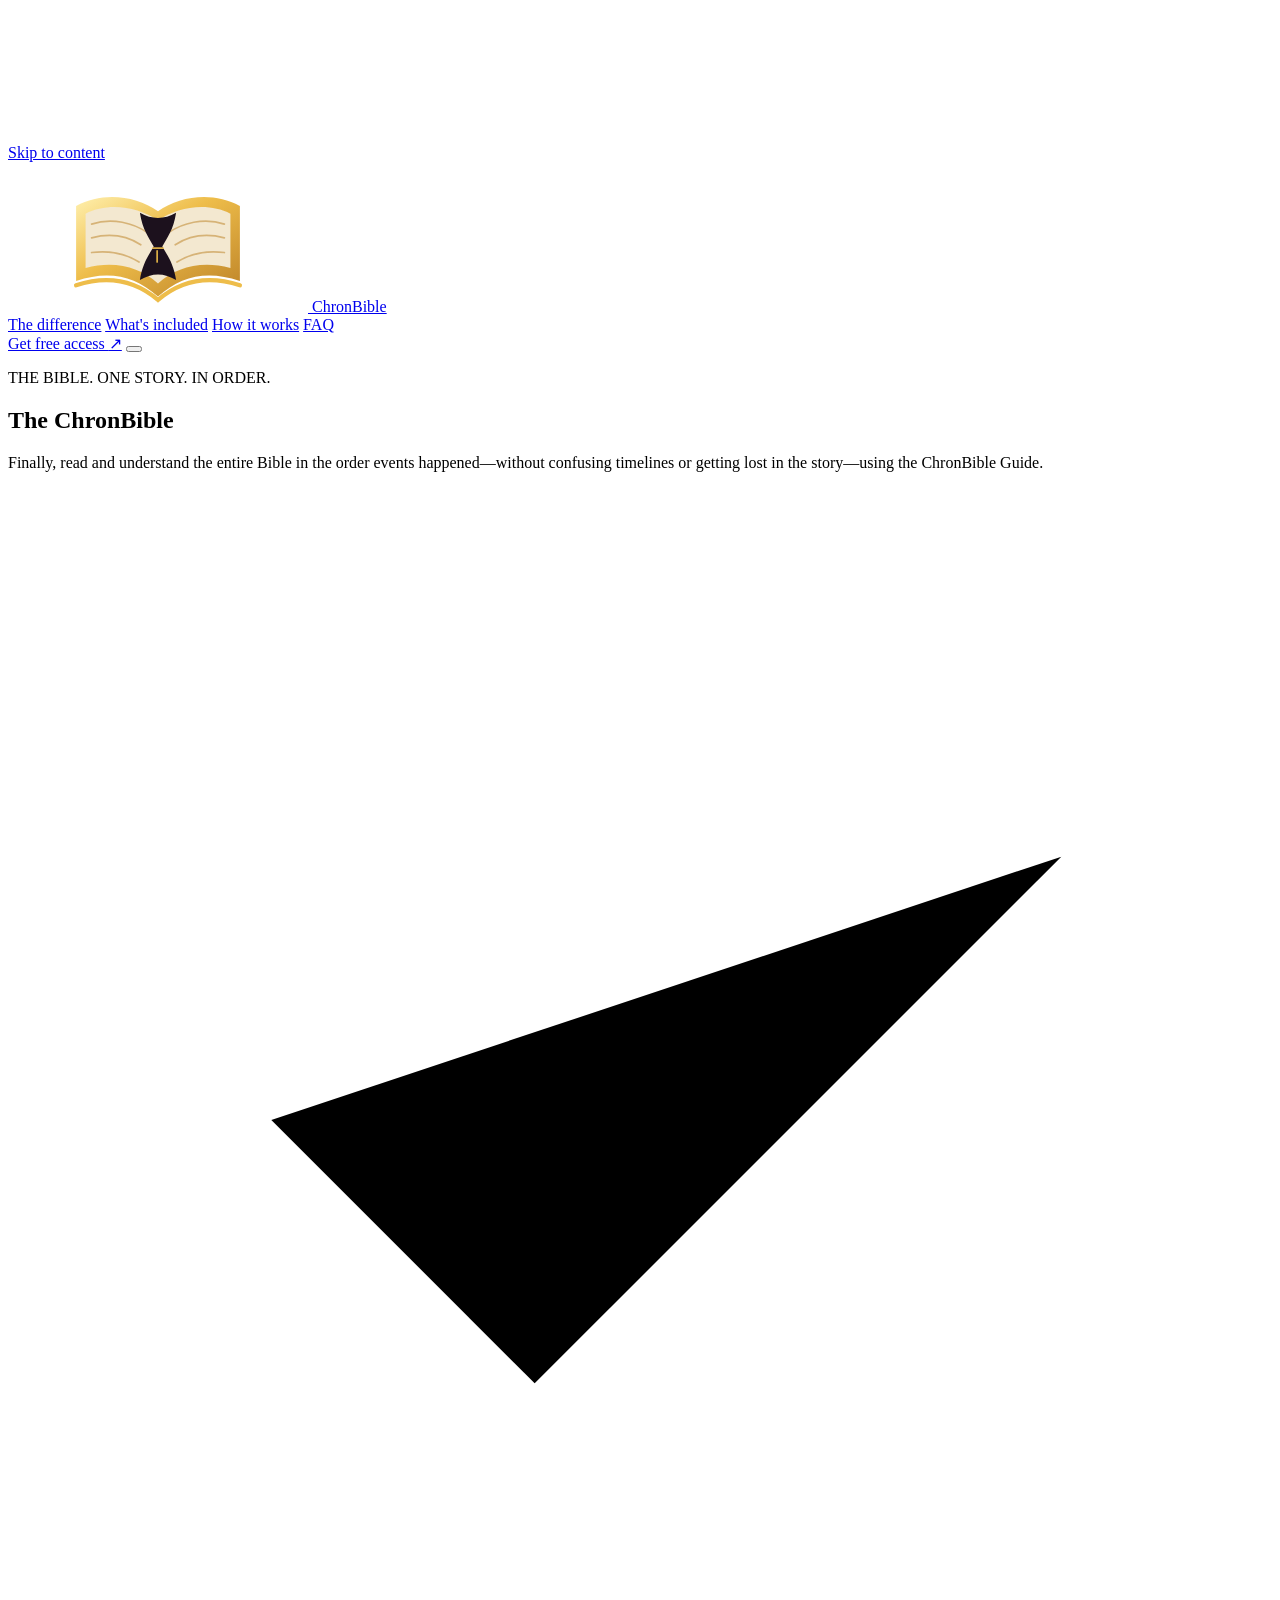
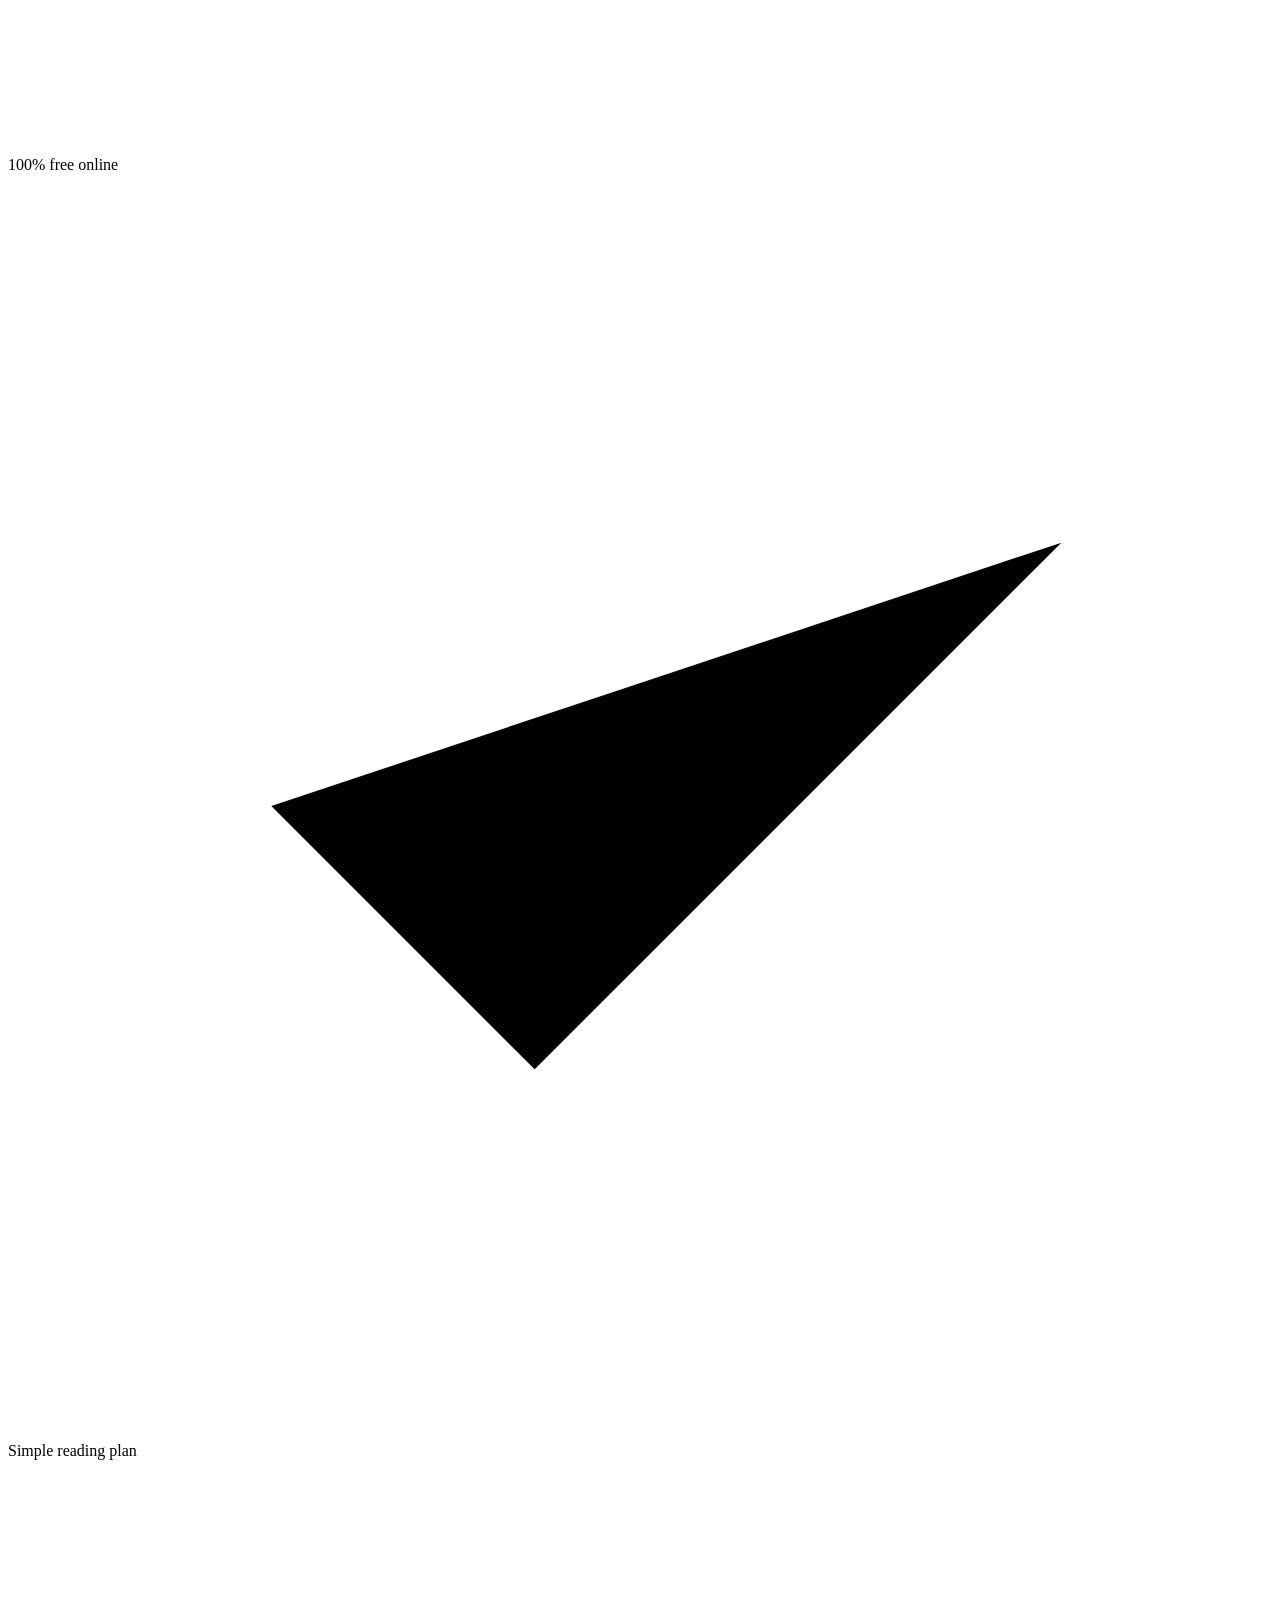
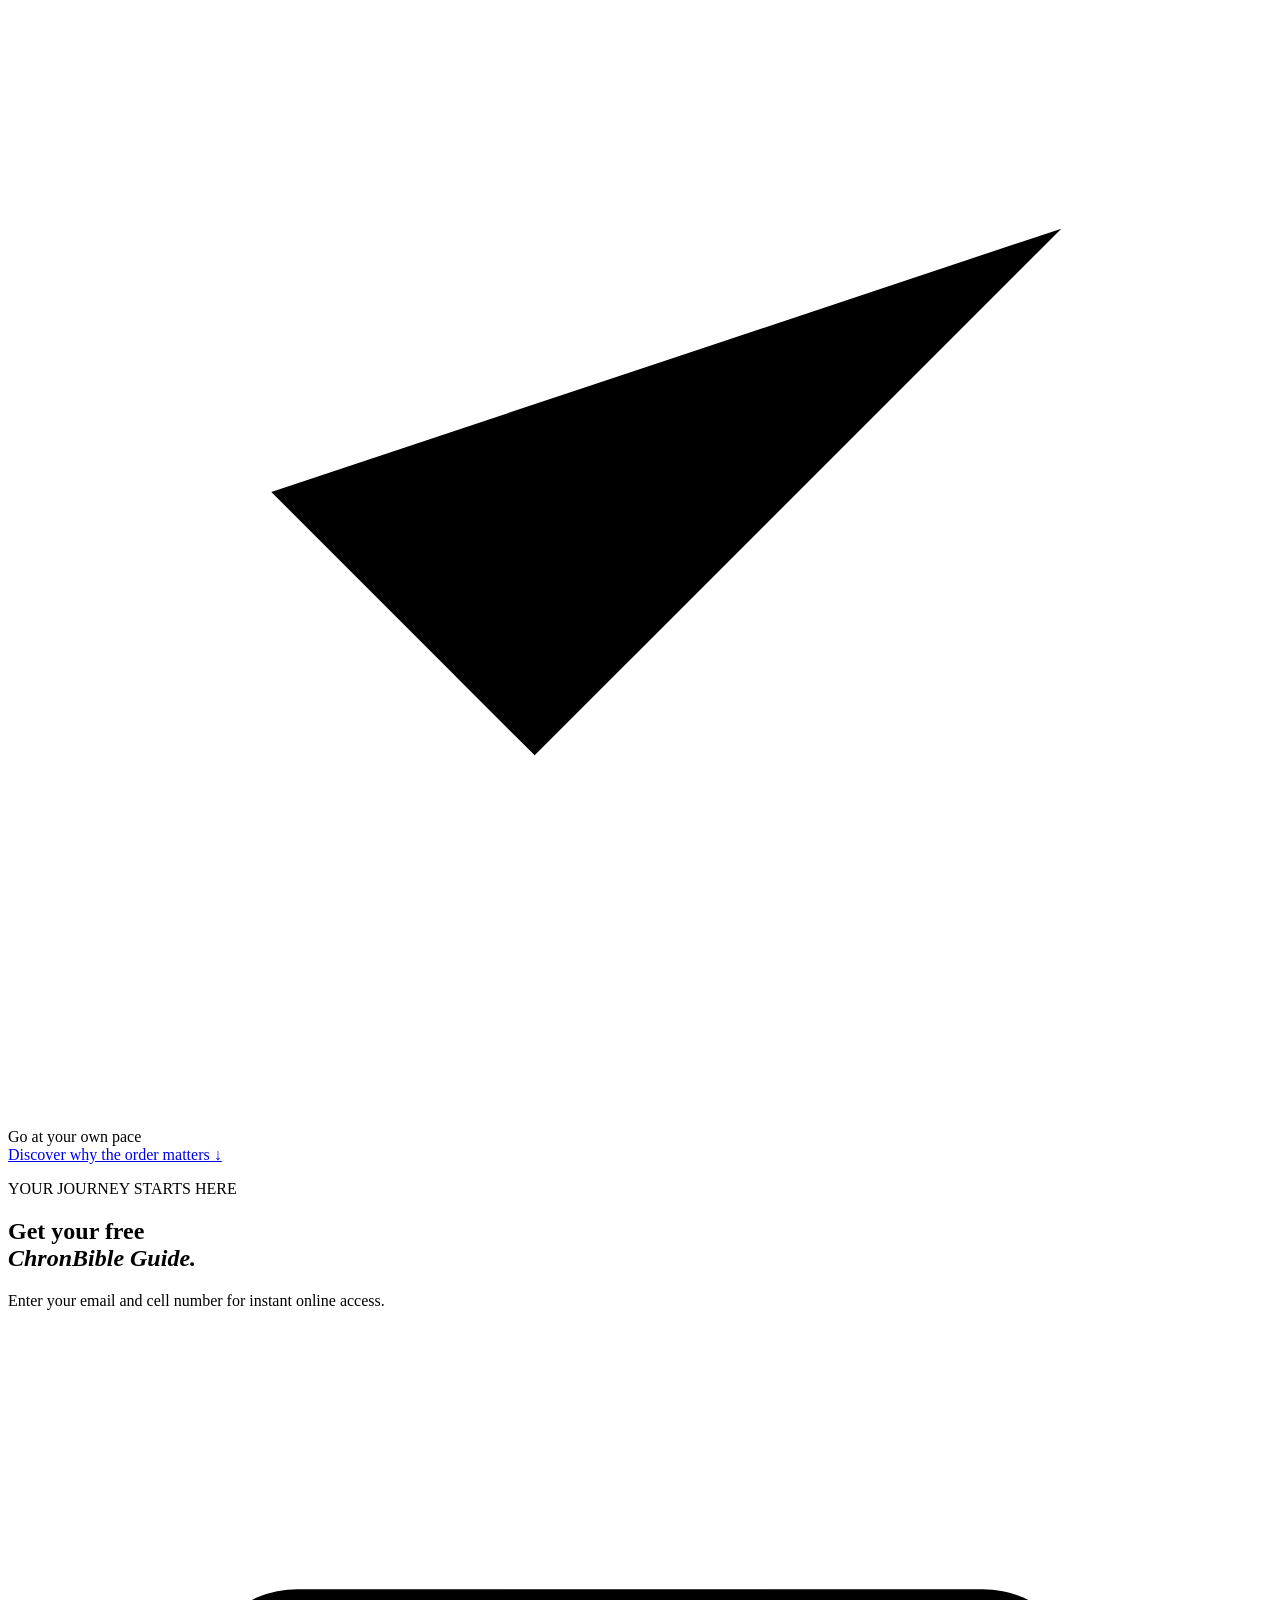
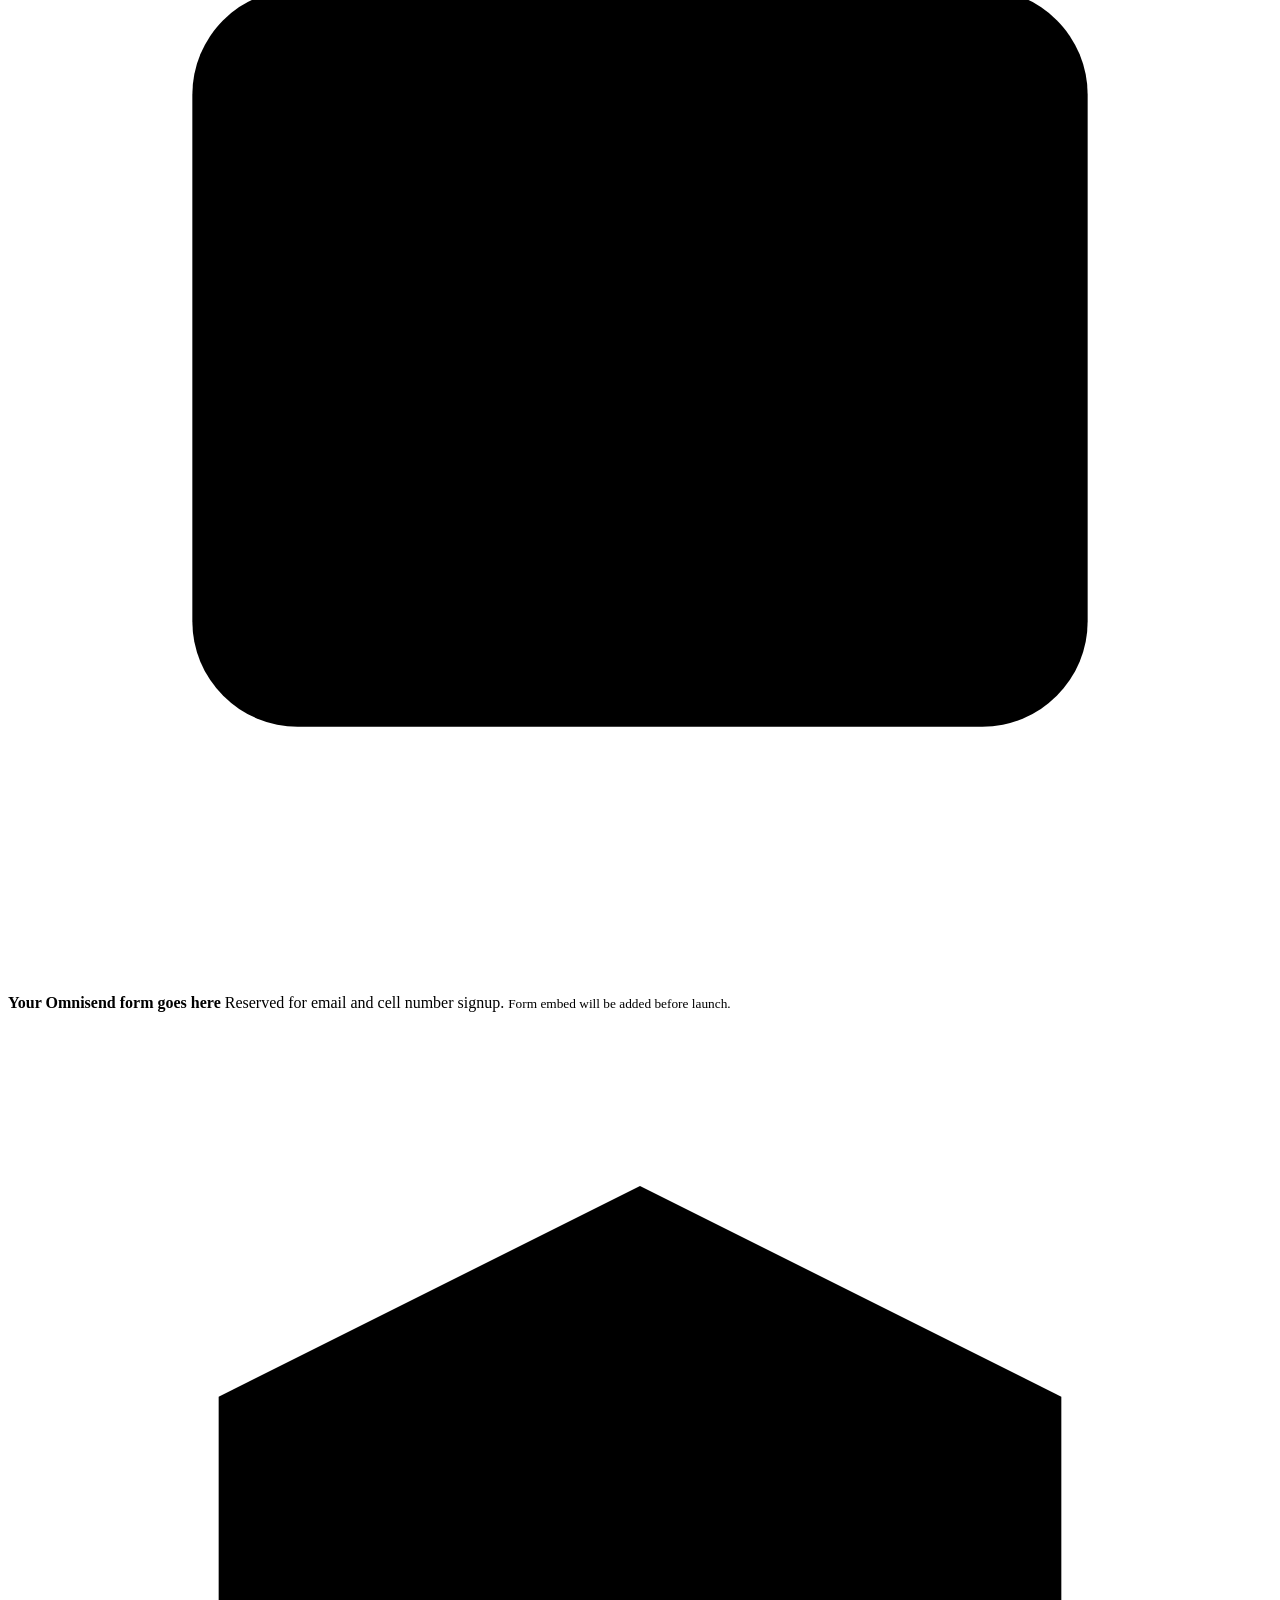
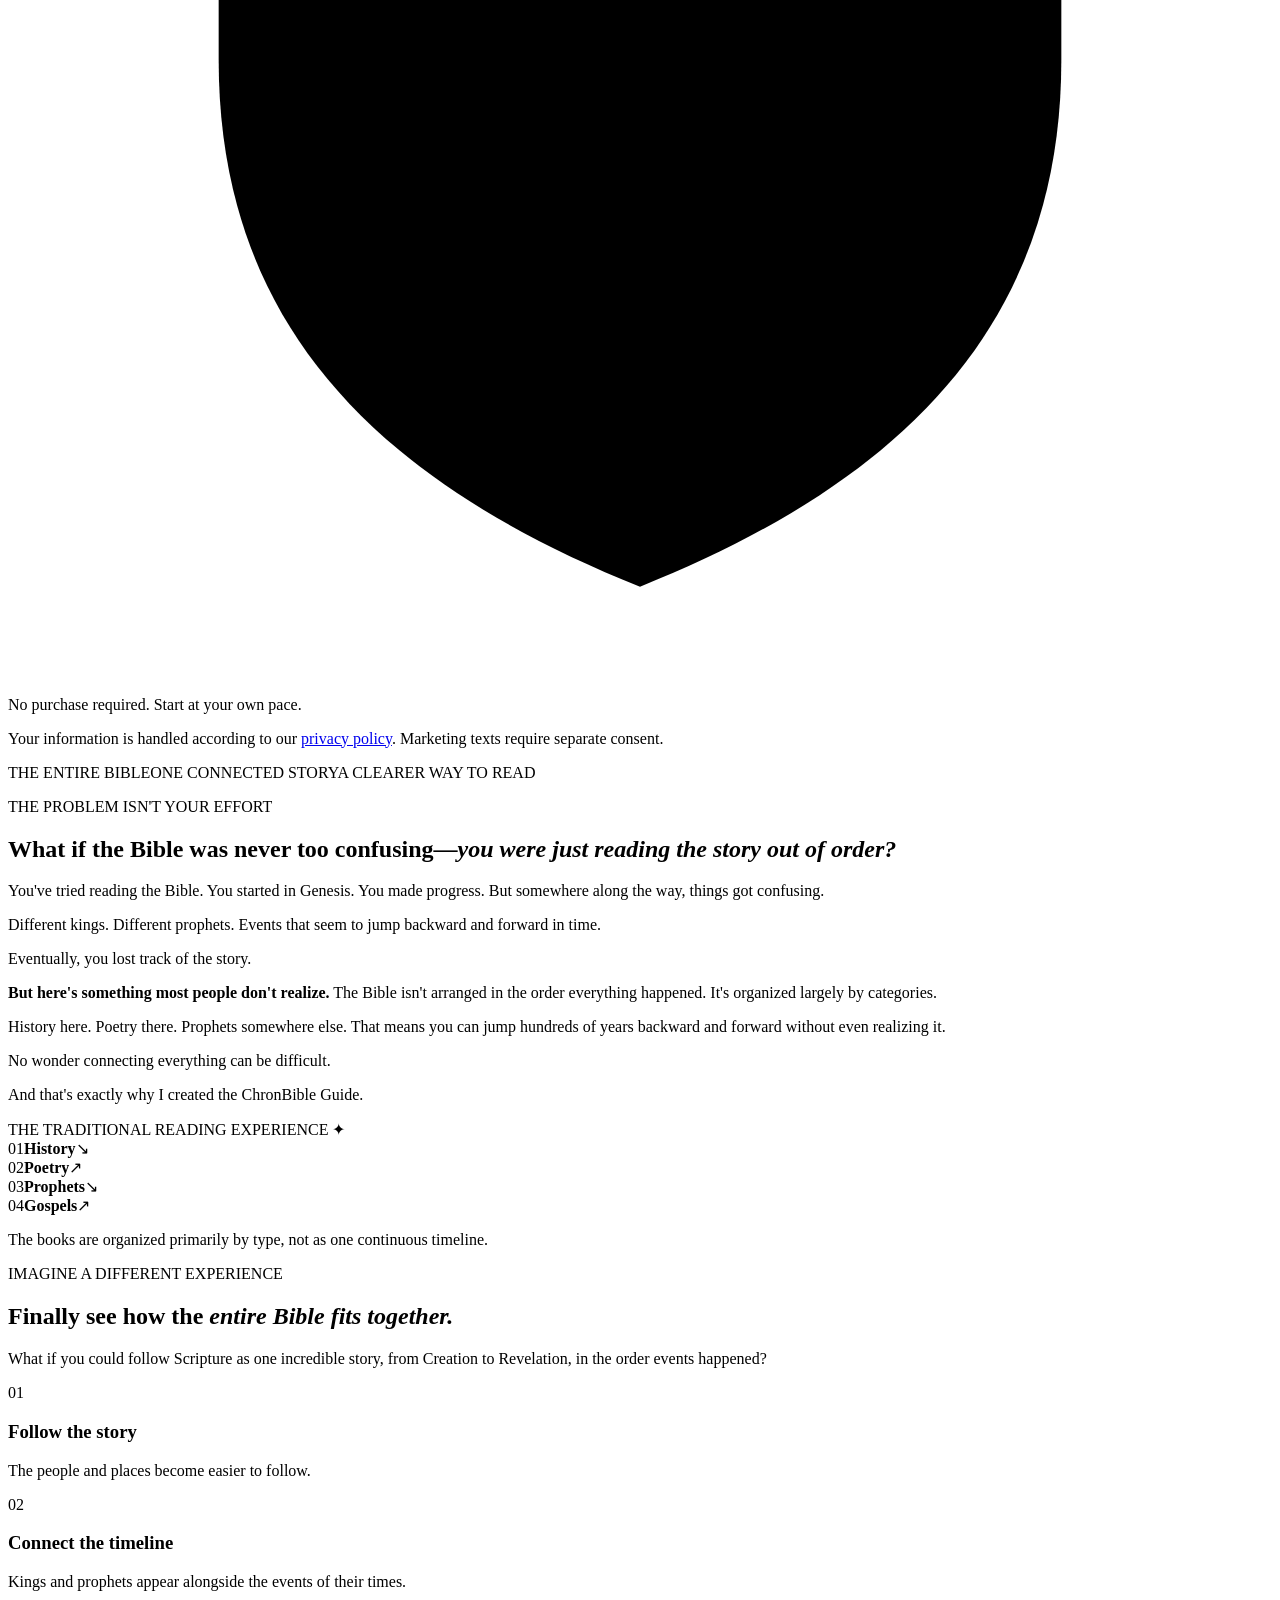
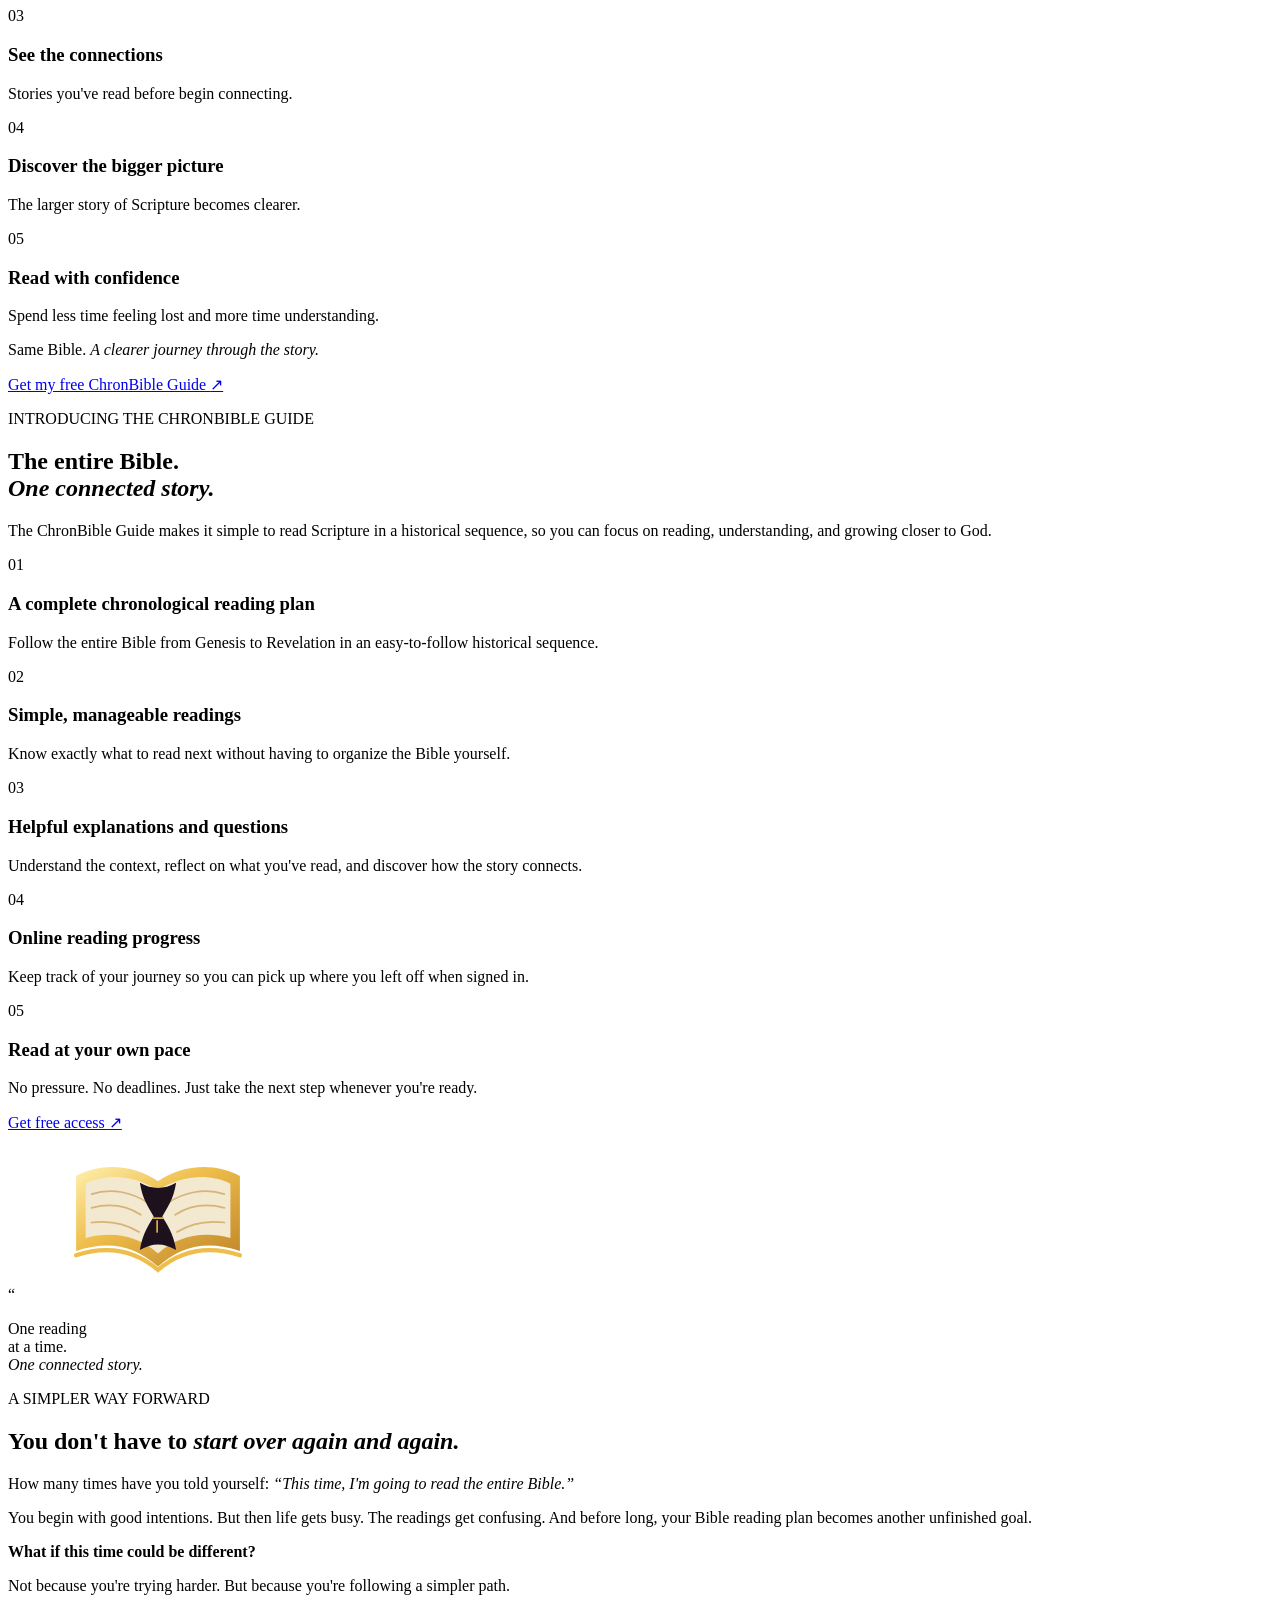
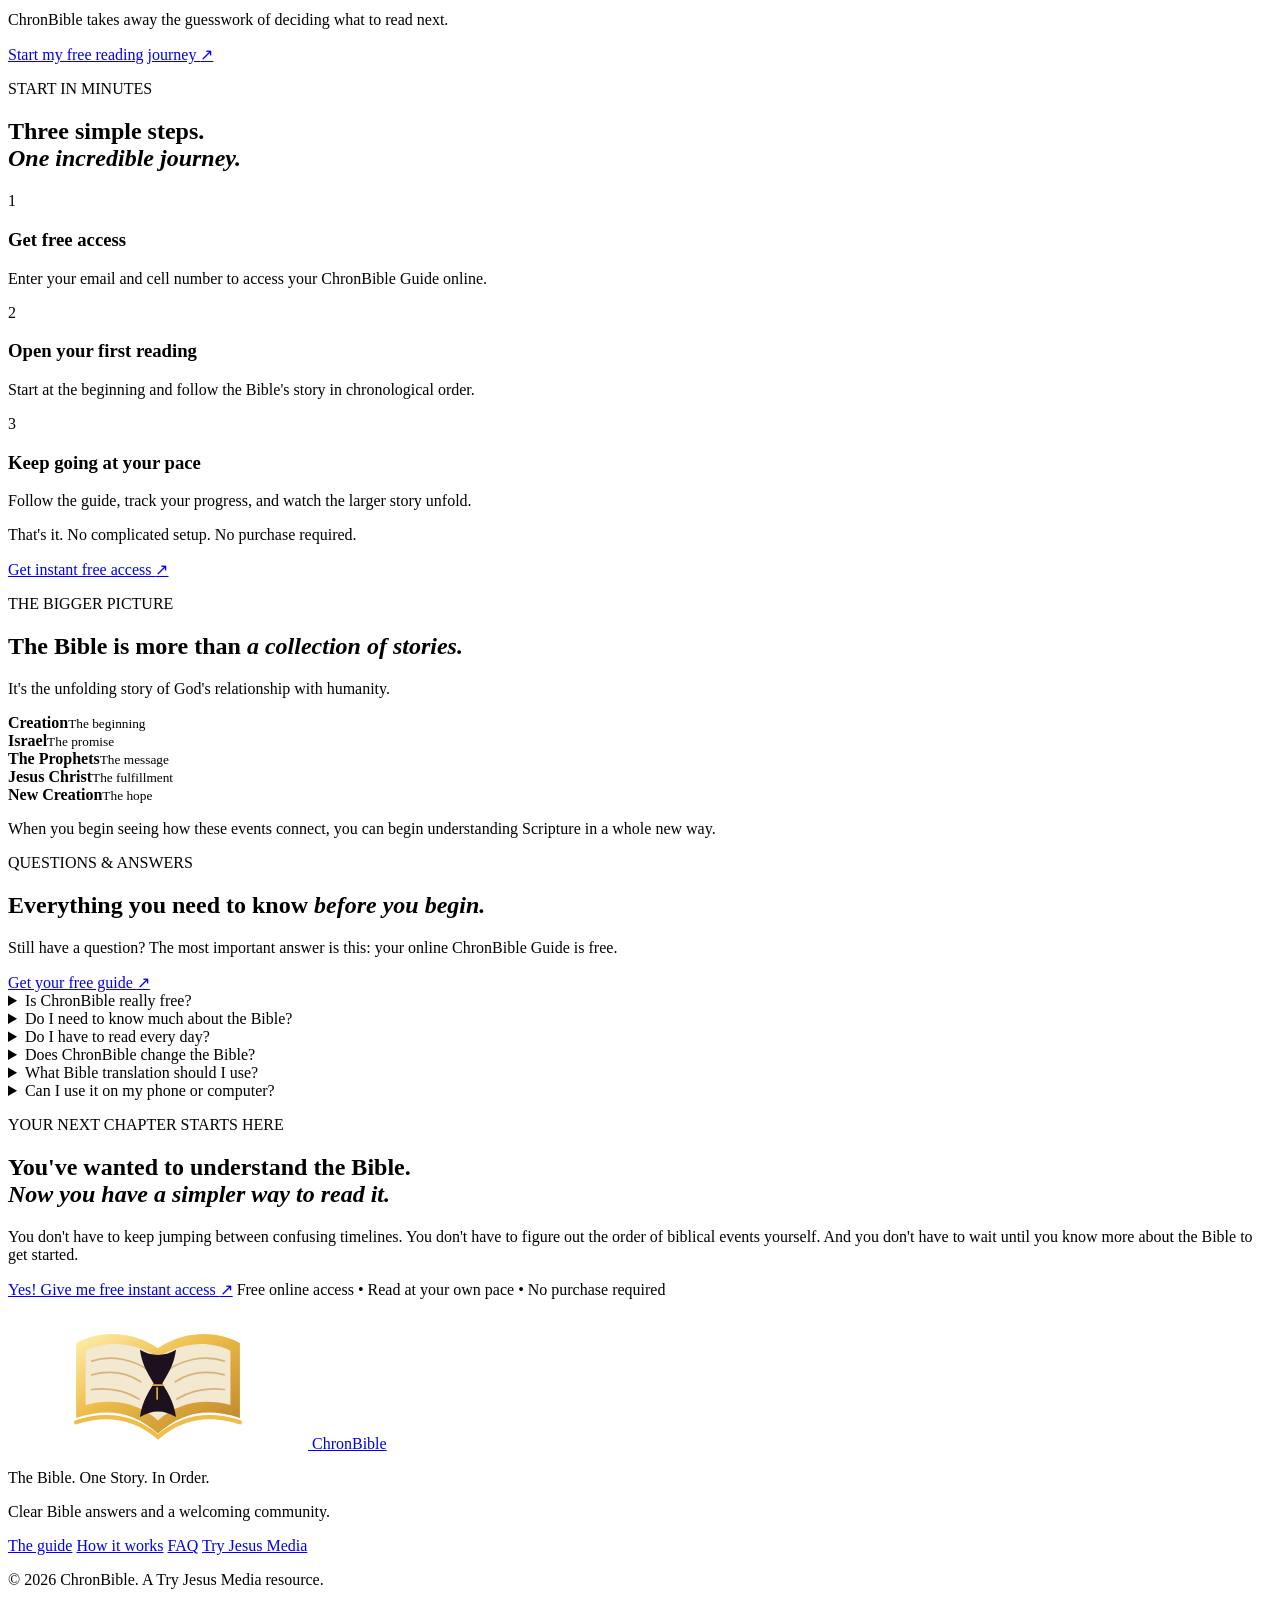
==== index.html @ 003ccc35 "Build ChronBible premium landing page structure and copy" ====
<!doctype html>
<html lang="en">
<head>
  <meta charset="utf-8">
  <meta name="viewport" content="width=device-width, initial-scale=1">
  <meta name="theme-color" content="#1C111D">
  <meta name="description" content="Read and understand the entire Bible in the order events happened with the free ChronBible Guide. Get instant online access and follow Scripture as one connected story.">
  <meta property="og:type" content="website">
  <meta property="og:site_name" content="ChronBible">
  <meta property="og:title" content="The ChronBible | The Bible. One Story. In Order.">
  <meta property="og:description" content="Finally, read and understand the entire Bible in the order events happened—without confusing timelines or getting lost in the story.">
  <title>The ChronBible | Read the Bible in the Order It Happened</title>
  <link rel="icon" type="image/svg+xml" href="/favicon.svg">
  <link rel="preconnect" href="https://fonts.googleapis.com">
  <link rel="preconnect" href="https://fonts.gstatic.com" crossorigin>
  <link href="https://fonts.googleapis.com/css2?family=Cormorant+Garamond:wght@500;600;700&family=Montserrat:wght@400;500;600;700;800&display=swap" rel="stylesheet">
  <link rel="stylesheet" href="/styles.css?v=1">
  <script defer src="/script.js?v=1"></script>
</head>
<body>
  <a class="skip-link" href="#main">Skip to content</a>

  <!-- Shared emblem. The gold Bible contains an hourglass in plum negative space. -->
  <svg class="svg-sprite" aria-hidden="true" xmlns="http://www.w3.org/2000/svg">
    <defs>
      <linearGradient id="cb-gold" x1="0" y1="0" x2="1" y2="1">
        <stop offset="0" stop-color="#fff0ae"/>
        <stop offset=".42" stop-color="#EEBD4A"/>
        <stop offset="1" stop-color="#bd8328"/>
      </linearGradient>
      <symbol id="chronbible-mark" viewBox="0 0 208 174">
        <path d="M104 57C78 39 40 34 9 51v87c38-13 68-6 95 18 27-24 57-31 95-18V51c-31-17-69-12-95 6Z" fill="url(#cb-gold)"/>
        <path d="M104 68C80 51 45 47 20 60v63c34-9 63-1 84 18 21-19 50-27 84-18V60c-25-13-60-9-84 8Z" fill="#F3E8D0"/>
        <path d="M27 72c24-8 49-1 65 10M27 88c23-6 43-1 57 8M27 105c23-3 42 3 55 11M181 72c-24-8-49-1-65 10M181 88c-23-6-43-1-57 8M181 105c-23-3-42 3-55 11" fill="none" stroke="#bd8328" stroke-width="2" stroke-linecap="round" opacity=".52"/>
        <!-- The hourglass is intentionally cut out of the pages, not drawn as a second object. -->
        <path d="M83 59Q104 71 125 59C122 79 114 89 109 98c5 9 13 19 16 39q-21-13-42 0c3-20 11-30 16-39-5-9-13-19-16-39Z" fill="#1C111D"/>
        <path d="M98 100h12M103 103v13" stroke="#EEBD4A" stroke-linecap="round" stroke-width="2" opacity=".9"/>
        <path d="M9 143c37-12 68-6 95 17 27-23 58-29 95-17" fill="none" stroke="#EEBD4A" stroke-width="5" stroke-linecap="round"/>
      </symbol>
    </defs>
  </svg>

  <header class="site-header" id="top">
    <div class="container header-inner">
      <a class="brand" href="#top" aria-label="ChronBible, back to top">
        <svg class="brand-mark" aria-hidden="true"><use href="#chronbible-mark"></use></svg>
        <span class="brand-name">Chron<span>Bible</span></span>
      </a>
      <nav class="desktop-nav" aria-label="Main navigation">
        <a href="#why">The difference</a>
        <a href="#included">What's included</a>
        <a href="#how">How it works</a>
        <a href="#faq">FAQ</a>
      </nav>
      <a class="button button-small header-cta" href="#signup">Get free access <span aria-hidden="true">↗</span></a>
      <button class="menu-toggle" type="button" aria-controls="mobile-nav" aria-expanded="false" aria-label="Open navigation">
        <span></span><span></span><span></span>
      </button>
    </div>
    <nav id="mobile-nav" class="mobile-nav" aria-label="Mobile navigation" hidden>
      <a href="#why">The difference</a>
      <a href="#included">What's included</a>
      <a href="#how">How it works</a>
      <a href="#faq">Frequently asked questions</a>
      <a class="button" href="#signup">Get free access</a>
    </nav>
  </header>

  <main id="main">
    <section class="hero" aria-labelledby="hero-title">
      <div class="hero-glow hero-glow-one" aria-hidden="true"></div>
      <div class="hero-glow hero-glow-two" aria-hidden="true"></div>
      <div class="container hero-grid">
        <div class="hero-copy">
          <p class="eyebrow"><span class="eyebrow-rule"></span> THE BIBLE. ONE STORY. IN ORDER.</p>
          <h1 id="hero-title">The <span>ChronBible</span></h1>
          <p class="hero-description">Finally, read and understand the entire Bible in the order events happened—without confusing timelines or getting lost in the story—using the ChronBible Guide.</p>
          <div class="hero-points" aria-label="Benefits">
            <span><svg viewBox="0 0 24 24" aria-hidden="true"><path d="m5 12 5 5L20 7"/></svg> 100% free online</span>
            <span><svg viewBox="0 0 24 24" aria-hidden="true"><path d="m5 12 5 5L20 7"/></svg> Simple reading plan</span>
            <span><svg viewBox="0 0 24 24" aria-hidden="true"><path d="m5 12 5 5L20 7"/></svg> Go at your own pace</span>
          </div>
          <a class="hero-secondary" href="#why">Discover why the order matters <span aria-hidden="true">↓</span></a>
        </div>

        <!-- FIRST SECTION FORM AREA. Replace only the placeholder inside
             #omnisend-form-slot with your NEW ChronBible Omnisend embedded form.
             This site does not collect leads until a working Omnisend form is added. -->
        <aside class="signup-card" id="signup" aria-labelledby="signup-title">
          <div class="signup-card-inner">
            <p class="signup-kicker">YOUR JOURNEY STARTS HERE</p>
            <h2 id="signup-title">Get your free<br><em>ChronBible Guide.</em></h2>
            <p class="signup-intro">Enter your email and cell number for instant online access.</p>
            <div id="omnisend-form-slot" class="omnisend-form-slot" aria-label="ChronBible signup form">
              <div class="form-placeholder" data-omnisend-placeholder>
                <div class="form-placeholder-icon" aria-hidden="true">
                  <svg viewBox="0 0 24 24"><rect x="3.5" y="5" width="17" height="14" rx="2"/><path d="m4 7 8 6 8-6"/></svg>
                </div>
                <strong>Your Omnisend form goes here</strong>
                <span>Reserved for email and cell number signup.</span>
                <small>Form embed will be added before launch.</small>
              </div>
            </div>
            <p class="signup-reassurance"><svg viewBox="0 0 24 24" aria-hidden="true"><path d="M12 3 4 7v5c0 5 3 8 8 10 5-2 8-5 8-10V7l-8-4Z"/><path d="m9 12 2 2 4-4"/></svg> No purchase required. Start at your own pace.</p>
            <p class="signup-privacy">Your information is handled according to our <a href="https://tryjesusmedia.com/privacy" target="_blank" rel="noopener noreferrer">privacy policy</a>. Marketing texts require separate consent.</p>
          </div>
        </aside>
      </div>
      <div class="hero-bottom-line" aria-hidden="true"></div>
    </section>

    <div class="value-strip" aria-label="Why ChronBible">
      <div class="container value-strip-inner">
        <span>THE ENTIRE BIBLE</span><i aria-hidden="true"></i><span>ONE CONNECTED STORY</span><i aria-hidden="true"></i><span>A CLEARER WAY TO READ</span>
      </div>
    </div>

    <section class="section section-light problem-section" id="why" aria-labelledby="why-title">
      <div class="container two-column">
        <div class="section-copy">
          <p class="section-label">THE PROBLEM ISN'T YOUR EFFORT</p>
          <h2 id="why-title">What if the Bible was never too confusing—<em>you were just reading the story out of order?</em></h2>
          <p>You've tried reading the Bible. You started in Genesis. You made progress. But somewhere along the way, things got confusing.</p>
          <p>Different kings. Different prophets. Events that seem to jump backward and forward in time.</p>
          <p>Eventually, you lost track of the story.</p>
          <p><strong>But here's something most people don't realize.</strong> The Bible isn't arranged in the order everything happened. It's organized largely by categories.</p>
          <p>History here. Poetry there. Prophets somewhere else. That means you can jump hundreds of years backward and forward without even realizing it.</p>
          <p class="copy-highlight">No wonder connecting everything can be difficult.</p>
          <p>And that's exactly why I created the ChronBible Guide.</p>
        </div>
        <div class="timeline-graphic" aria-label="The Bible is commonly arranged by categories rather than strictly by the order of events">
          <div class="timeline-graphic-head">
            <span class="mini-label">THE TRADITIONAL READING EXPERIENCE</span>
            <span class="tiny-cross" aria-hidden="true">✦</span>
          </div>
          <div class="timeline-track">
            <div class="timeline-item"><span class="timeline-num">01</span><strong>History</strong><span class="timeline-arrow">↘</span></div>
            <div class="timeline-item"><span class="timeline-num">02</span><strong>Poetry</strong><span class="timeline-arrow">↗</span></div>
            <div class="timeline-item"><span class="timeline-num">03</span><strong>Prophets</strong><span class="timeline-arrow">↘</span></div>
            <div class="timeline-item"><span class="timeline-num">04</span><strong>Gospels</strong><span class="timeline-arrow">↗</span></div>
          </div>
          <div class="timeline-graphic-footer">
            <span class="diagram-line" aria-hidden="true"></span>
            <p>The books are organized primarily by type, not as one continuous timeline.</p>
          </div>
        </div>
      </div>
    </section>

    <section class="section benefits-section" id="benefits" aria-labelledby="benefits-title">
      <div class="container">
        <div class="section-centered narrow">
          <p class="section-label">IMAGINE A DIFFERENT EXPERIENCE</p>
          <h2 id="benefits-title">Finally see how the <em>entire Bible fits together.</em></h2>
          <p>What if you could follow Scripture as one incredible story, from Creation to Revelation, in the order events happened?</p>
        </div>
        <div class="benefits-grid">
          <article class="benefit">
            <span class="benefit-number">01</span>
            <h3>Follow the story</h3>
            <p>The people and places become easier to follow.</p>
          </article>
          <article class="benefit">
            <span class="benefit-number">02</span>
            <h3>Connect the timeline</h3>
            <p>Kings and prophets appear alongside the events of their times.</p>
          </article>
          <article class="benefit">
            <span class="benefit-number">03</span>
            <h3>See the connections</h3>
            <p>Stories you've read before begin connecting.</p>
          </article>
          <article class="benefit">
            <span class="benefit-number">04</span>
            <h3>Discover the bigger picture</h3>
            <p>The larger story of Scripture becomes clearer.</p>
          </article>
          <article class="benefit">
            <span class="benefit-number">05</span>
            <h3>Read with confidence</h3>
            <p>Spend less time feeling lost and more time understanding.</p>
          </article>
        </div>
        <p class="benefits-bottom">Same Bible. <em>A clearer journey through the story.</em></p>
        <div class="center-cta"><a class="button" href="#signup">Get my free ChronBible Guide <span aria-hidden="true">↗</span></a></div>
      </div>
    </section>

    <section class="section included-section" id="included" aria-labelledby="included-title">
      <div class="container">
        <div class="section-centered narrow">
          <p class="section-label">INTRODUCING THE CHRONBIBLE GUIDE</p>
          <h2 id="included-title">The entire Bible.<br><em>One connected story.</em></h2>
          <p>The ChronBible Guide makes it simple to read Scripture in a historical sequence, so you can focus on reading, understanding, and growing closer to God.</p>
        </div>
        <div class="included-grid">
          <article class="included-card">
            <span class="card-icon" aria-hidden="true">01</span>
            <h3>A complete chronological reading plan</h3>
            <p>Follow the entire Bible from Genesis to Revelation in an easy-to-follow historical sequence.</p>
          </article>
          <article class="included-card">
            <span class="card-icon" aria-hidden="true">02</span>
            <h3>Simple, manageable readings</h3>
            <p>Know exactly what to read next without having to organize the Bible yourself.</p>
          </article>
          <article class="included-card">
            <span class="card-icon" aria-hidden="true">03</span>
            <h3>Helpful explanations and questions</h3>
            <p>Understand the context, reflect on what you've read, and discover how the story connects.</p>
          </article>
          <article class="included-card">
            <span class="card-icon" aria-hidden="true">04</span>
            <h3>Online reading progress</h3>
            <p>Keep track of your journey so you can pick up where you left off when signed in.</p>
          </article>
          <article class="included-card included-wide">
            <span class="card-icon" aria-hidden="true">05</span>
            <div>
              <h3>Read at your own pace</h3>
              <p>No pressure. No deadlines. Just take the next step whenever you're ready.</p>
            </div>
            <a class="text-link" href="#signup">Get free access <span aria-hidden="true">↗</span></a>
          </article>
        </div>
      </div>
    </section>

    <section class="section fresh-start-section" aria-labelledby="fresh-start-title">
      <div class="container fresh-start-grid">
        <div class="fresh-start-quote" aria-hidden="true">
          <svg class="large-mark"><use href="#chronbible-mark"></use></svg>
          <div class="book-quote">
            <span>“</span>
            <p>One reading<br>at a time.<br><em>One connected story.</em></p>
          </div>
        </div>
        <div class="section-copy section-copy-on-dark">
          <p class="section-label">A SIMPLER WAY FORWARD</p>
          <h2 id="fresh-start-title">You don't have to <em>start over again and again.</em></h2>
          <p>How many times have you told yourself: <em>“This time, I'm going to read the entire Bible.”</em></p>
          <p>You begin with good intentions. But then life gets busy. The readings get confusing. And before long, your Bible reading plan becomes another unfinished goal.</p>
          <p><strong>What if this time could be different?</strong></p>
          <p>Not because you're trying harder. But because you're following a simpler path.</p>
          <p>ChronBible takes away the guesswork of deciding what to read next.</p>
          <a class="button" href="#signup">Start my free reading journey <span aria-hidden="true">↗</span></a>
        </div>
      </div>
    </section>

    <section class="section steps-section" id="how" aria-labelledby="how-title">
      <div class="container">
        <div class="section-centered narrow">
          <p class="section-label">START IN MINUTES</p>
          <h2 id="how-title">Three simple steps.<br><em>One incredible journey.</em></h2>
        </div>
        <div class="steps-grid">
          <article class="step">
            <div class="step-number">1</div>
            <h3>Get free access</h3>
            <p>Enter your email and cell number to access your ChronBible Guide online.</p>
          </article>
          <article class="step">
            <div class="step-number">2</div>
            <h3>Open your first reading</h3>
            <p>Start at the beginning and follow the Bible's story in chronological order.</p>
          </article>
          <article class="step">
            <div class="step-number">3</div>
            <h3>Keep going at your pace</h3>
            <p>Follow the guide, track your progress, and watch the larger story unfold.</p>
          </article>
        </div>
        <p class="steps-reassurance">That's it. No complicated setup. No purchase required.</p>
        <div class="center-cta"><a href="#signup" class="button">Get instant free access <span aria-hidden="true">↗</span></a></div>
      </div>
    </section>

    <section class="story-section section" aria-labelledby="story-title">
      <div class="container">
        <div class="section-centered narrow">
          <p class="section-label">THE BIGGER PICTURE</p>
          <h2 id="story-title">The Bible is more than <em>a collection of stories.</em></h2>
          <p>It's the unfolding story of God's relationship with humanity.</p>
        </div>
        <div class="story-line" aria-label="From Creation to Revelation">
          <div><span class="story-dot"></span><strong>Creation</strong><small>The beginning</small></div>
          <div><span class="story-dot"></span><strong>Israel</strong><small>The promise</small></div>
          <div><span class="story-dot"></span><strong>The Prophets</strong><small>The message</small></div>
          <div><span class="story-dot"></span><strong>Jesus Christ</strong><small>The fulfillment</small></div>
          <div><span class="story-dot"></span><strong>New Creation</strong><small>The hope</small></div>
        </div>
        <p class="story-closing">When you begin seeing how these events connect, you can begin understanding Scripture in a whole new way.</p>
      </div>
    </section>

    <section class="section faq-section" id="faq" aria-labelledby="faq-title">
      <div class="container faq-grid">
        <div class="faq-lead">
          <p class="section-label">QUESTIONS & ANSWERS</p>
          <h2 id="faq-title">Everything you need to know <em>before you begin.</em></h2>
          <p>Still have a question? The most important answer is this: your online ChronBible Guide is free.</p>
          <a class="text-link" href="#signup">Get your free guide <span aria-hidden="true">↗</span></a>
        </div>
        <div class="faq-list">
          <details>
            <summary>Is ChronBible really free?<span class="faq-plus" aria-hidden="true"></span></summary>
            <p>Yes! The complete online ChronBible Guide is free to access. No purchase required.</p>
          </details>
          <details>
            <summary>Do I need to know much about the Bible?<span class="faq-plus" aria-hidden="true"></span></summary>
            <p>Not at all. ChronBible is designed for beginners and experienced Bible readers alike.</p>
          </details>
          <details>
            <summary>Do I have to read every day?<span class="faq-plus" aria-hidden="true"></span></summary>
            <p>No. You can read at your own pace and return whenever you're ready.</p>
          </details>
          <details>
            <summary>Does ChronBible change the Bible?<span class="faq-plus" aria-hidden="true"></span></summary>
            <p>No. ChronBible organizes Scripture references into a historical reading sequence. The biblical text remains unchanged. Some historical dates and the order of certain events are uncertain.</p>
          </details>
          <details>
            <summary>What Bible translation should I use?<span class="faq-plus" aria-hidden="true"></span></summary>
            <p>You can follow the guide using your preferred Bible translation.</p>
          </details>
          <details>
            <summary>Can I use it on my phone or computer?<span class="faq-plus" aria-hidden="true"></span></summary>
            <p>Yes! The online guide works on compatible phones, tablets, and computers.</p>
          </details>
        </div>
      </div>
    </section>

    <section class="closing-section" aria-labelledby="closing-title">
      <div class="container closing-inner">
        <p class="section-label">YOUR NEXT CHAPTER STARTS HERE</p>
        <h2 id="closing-title">You've wanted to understand the Bible.<br><em>Now you have a simpler way to read it.</em></h2>
        <p>You don't have to keep jumping between confusing timelines. You don't have to figure out the order of biblical events yourself. And you don't have to wait until you know more about the Bible to get started.</p>
        <a class="button button-large" href="#signup">Yes! Give me free instant access <span aria-hidden="true">↗</span></a>
        <span class="closing-fineprint">Free online access • Read at your own pace • No purchase required</span>
      </div>
    </section>
  </main>

  <footer class="site-footer">
    <div class="container footer-top">
      <div class="footer-brand">
        <a class="brand" href="#top">
          <svg class="brand-mark" aria-hidden="true"><use href="#chronbible-mark"></use></svg>
          <span class="brand-name">Chron<span>Bible</span></span>
        </a>
        <p>The Bible. One Story. In Order.</p>
        <p class="footer-muted">Clear Bible answers and a welcoming community.</p>
      </div>
      <div class="footer-links">
        <a href="#included">The guide</a>
        <a href="#how">How it works</a>
        <a href="#faq">FAQ</a>
        <a href="https://tryjesusmedia.com/" target="_blank" rel="noopener noreferrer">Try Jesus Media</a>
      </div>
    </div>
    <div class="container footer-bottom">
      <p>© <span id="year">2026</span> ChronBible. A Try Jesus Media resource.</p>
      <div>
        <a href="https://tryjesusmedia.com/privacy" target="_blank" rel="noopener noreferrer">Privacy</a>
        <a href="mailto:info@tryjesusmedia.com">Contact</a>
      </div>
    </div>
  </footer>
</body>
</html>
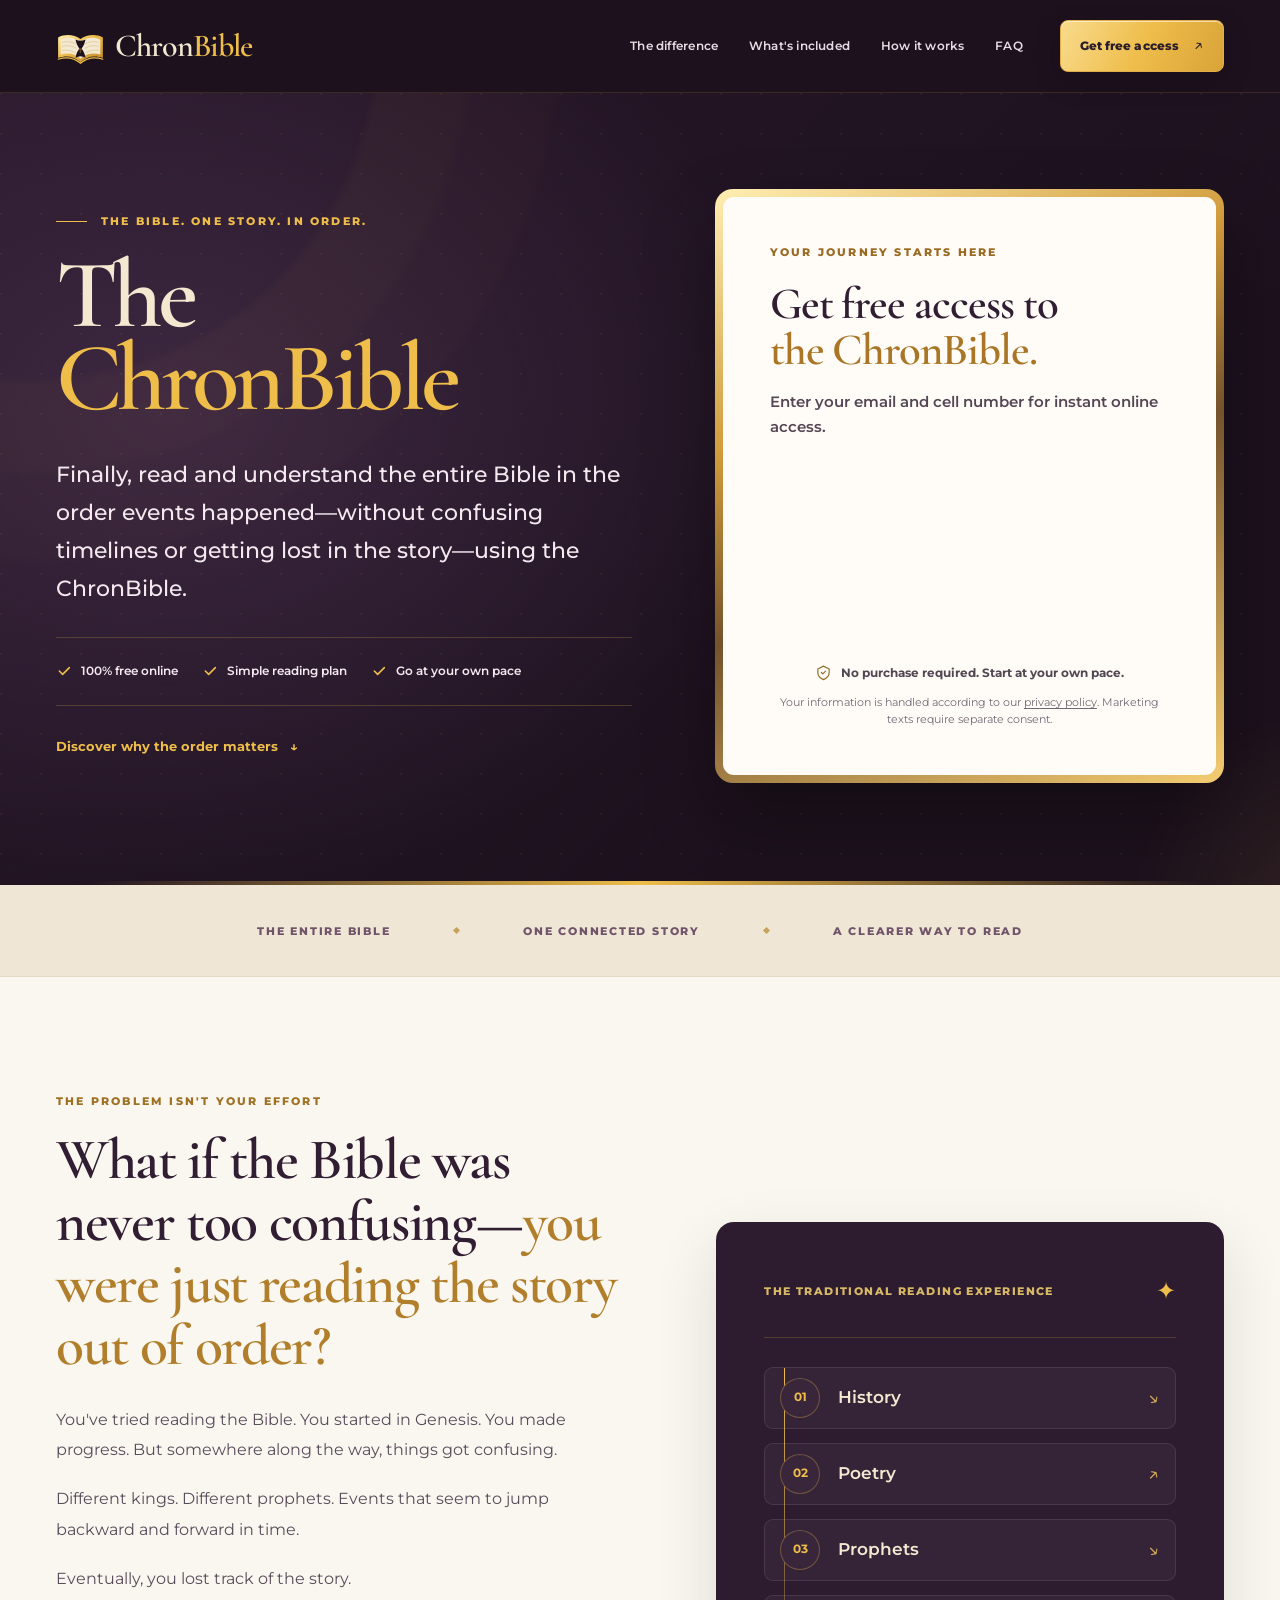
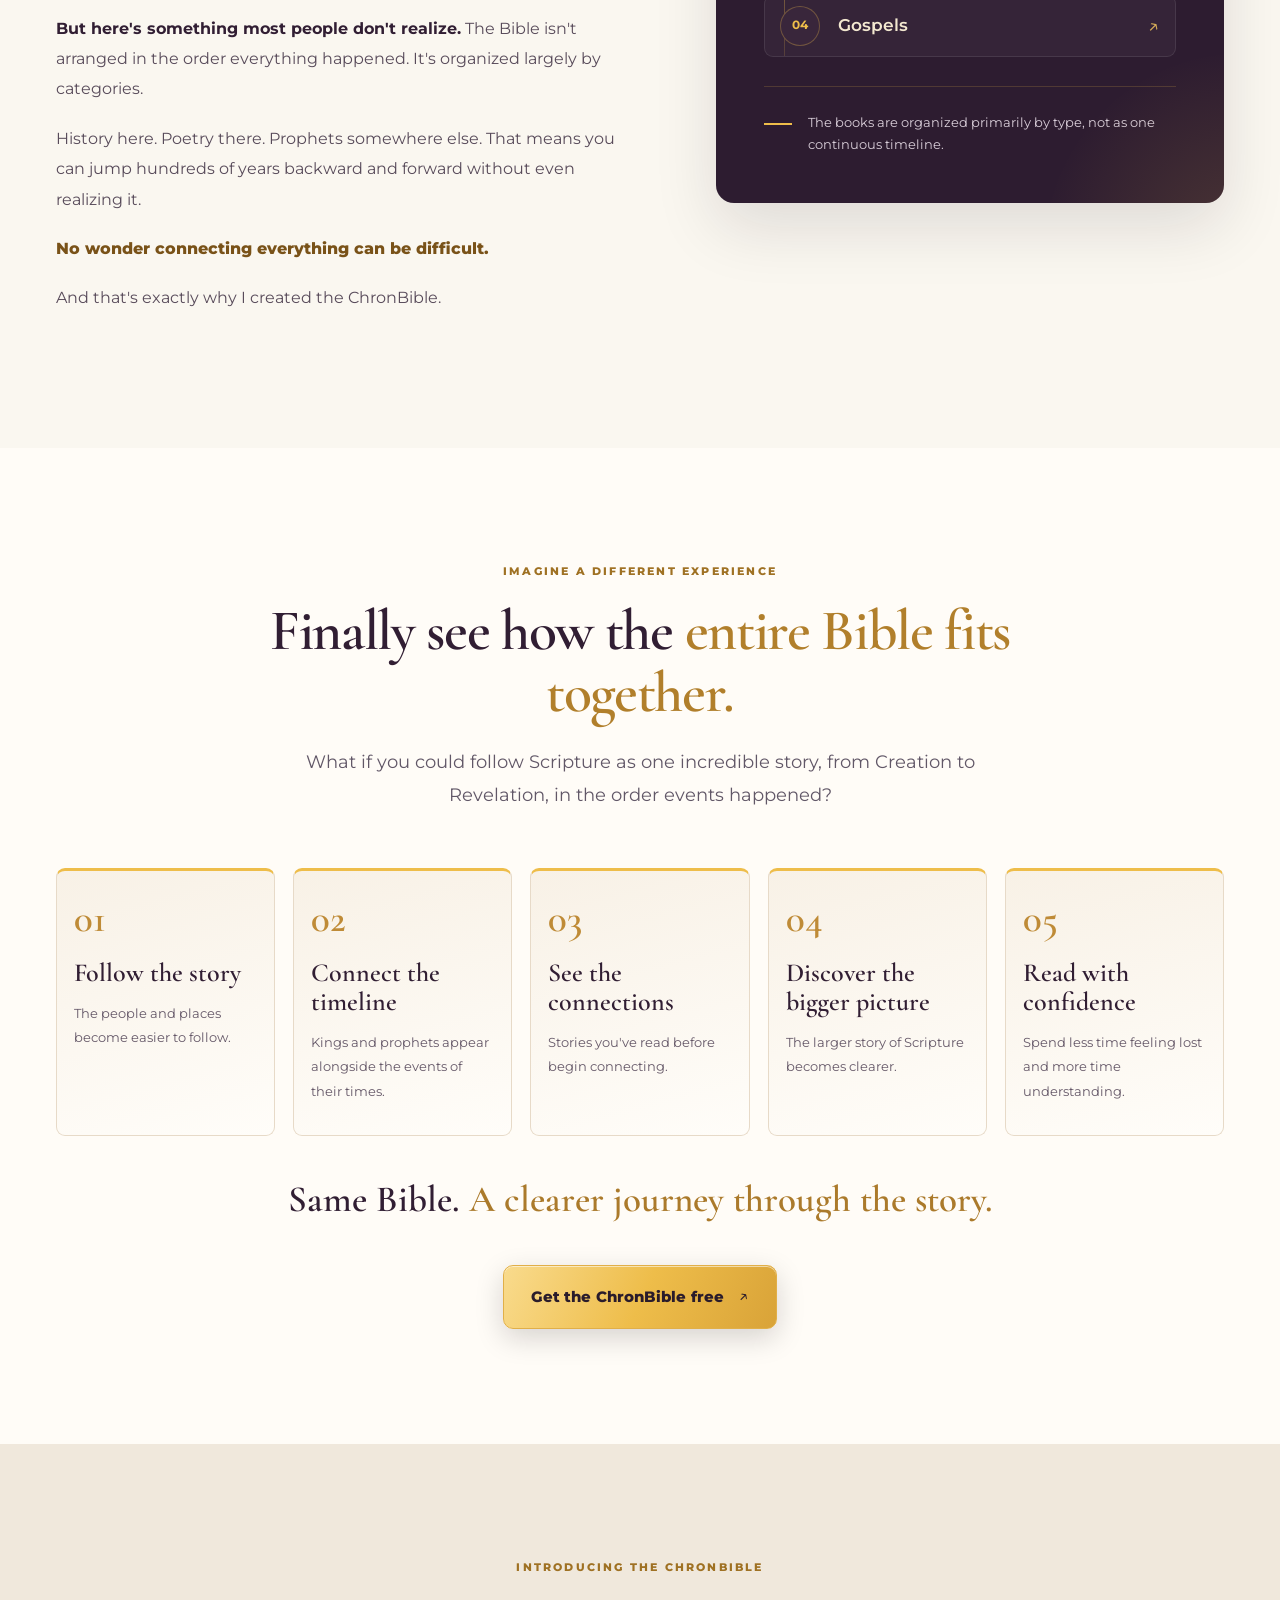
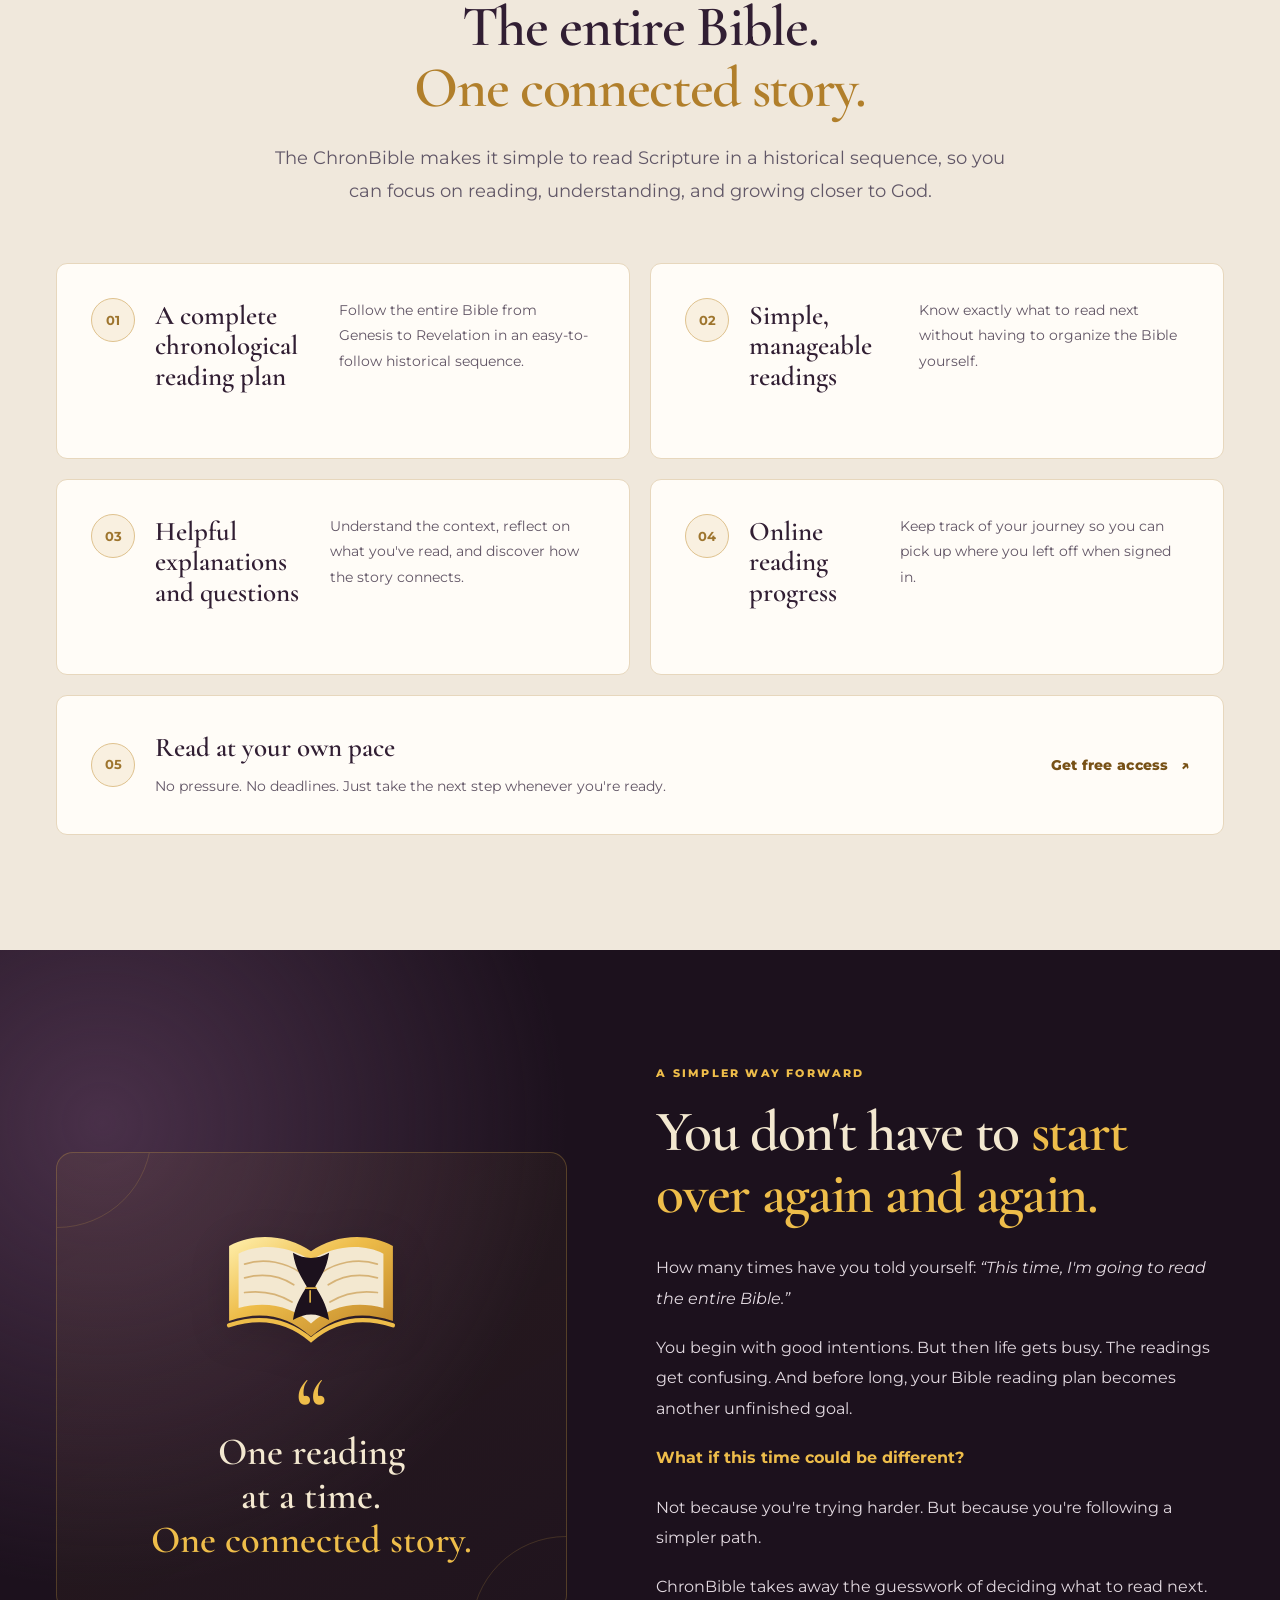
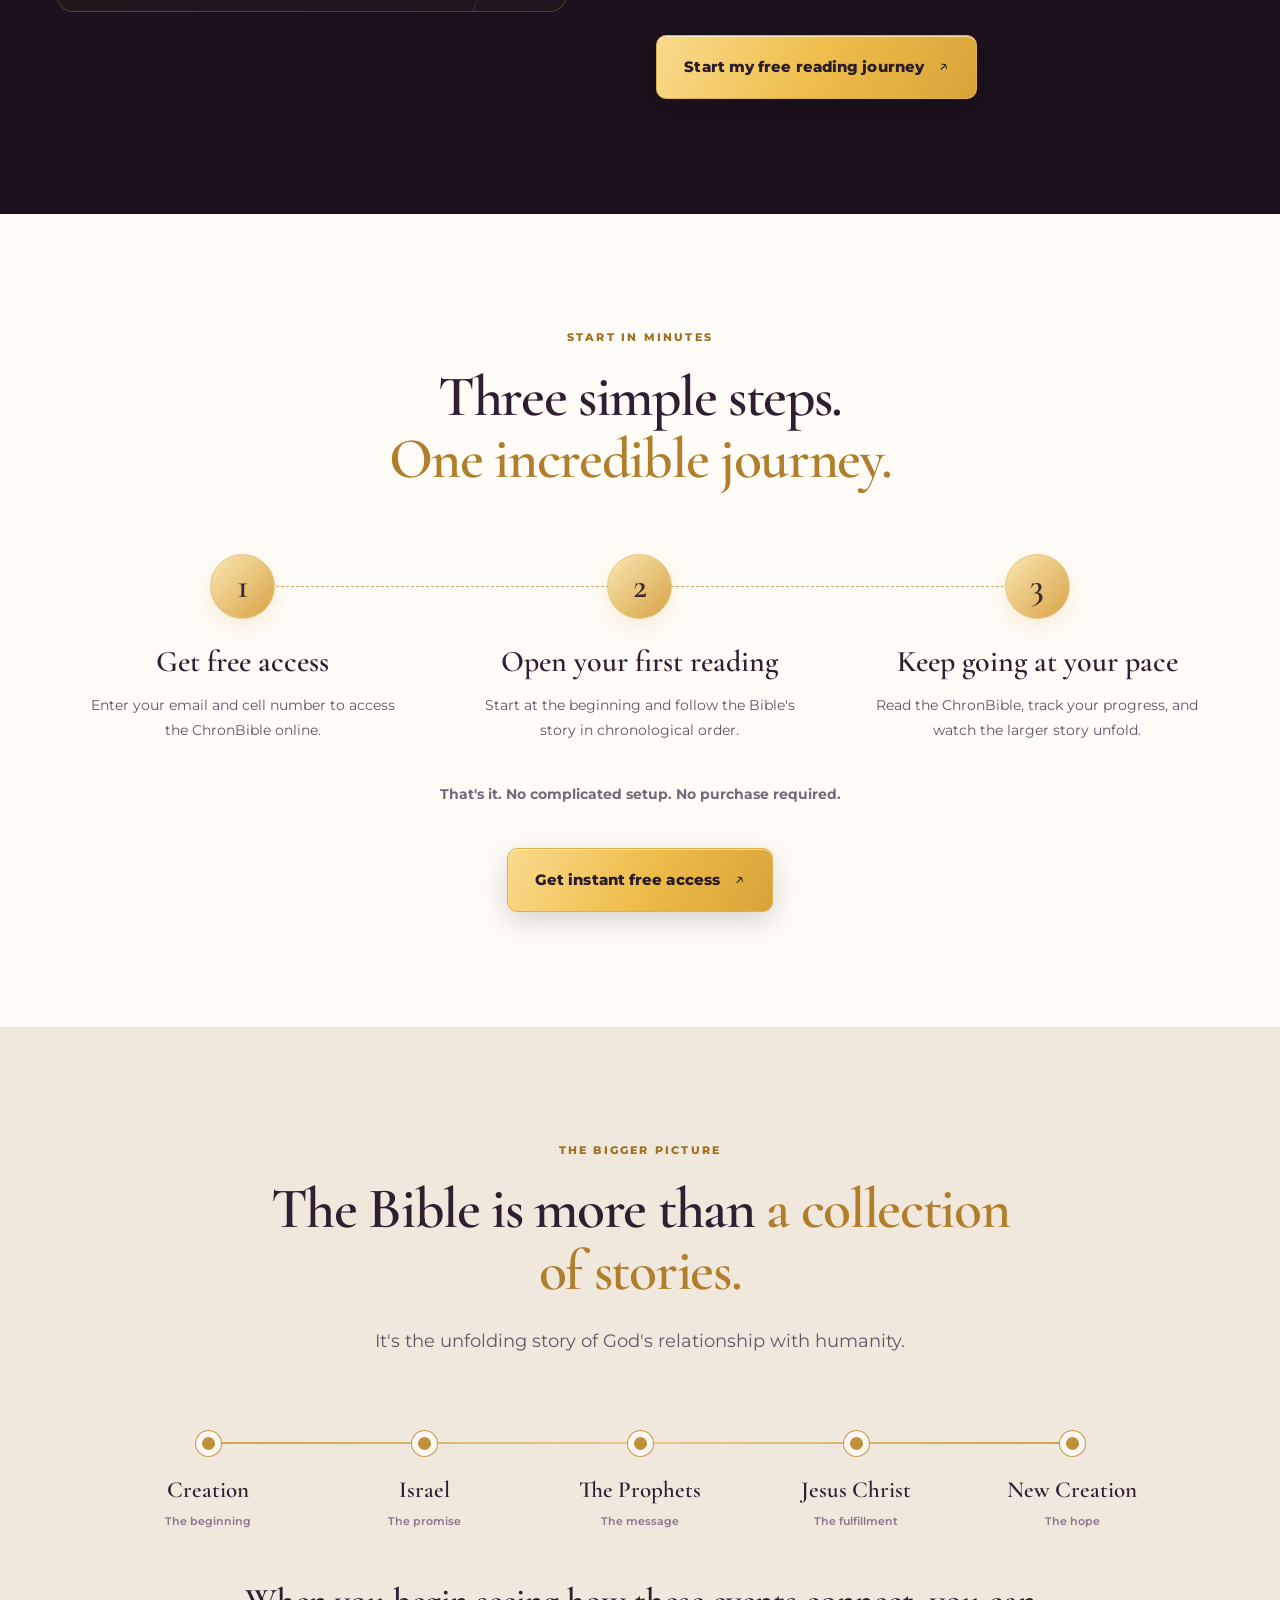
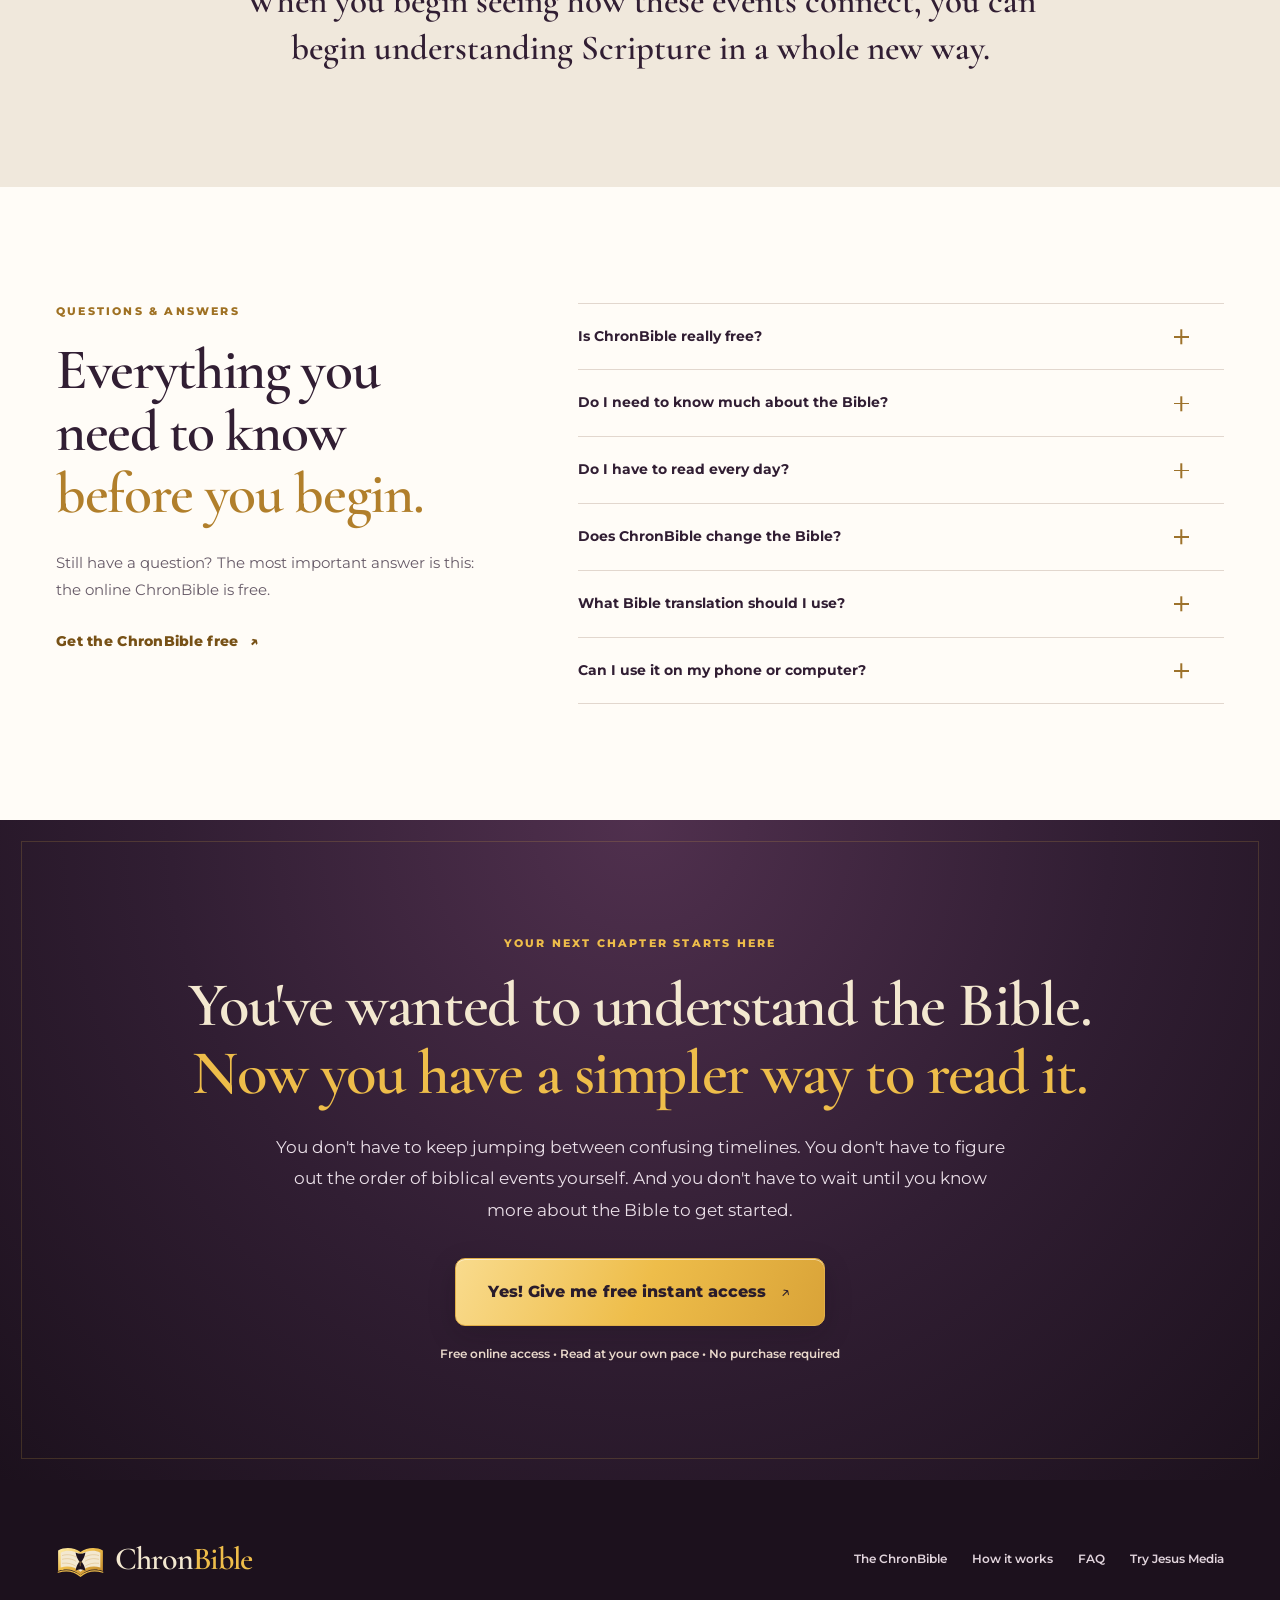
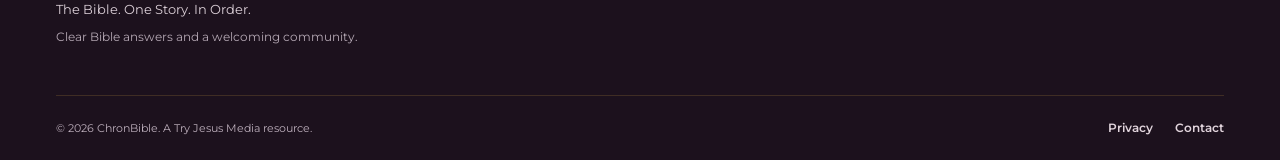
==== commit 70fd019d: "Connect ChronBible Omnisend form and replace guide branding" ====
--- a/index.html
+++ b/index.html
@@ -4,7 +4,7 @@
   <meta charset="utf-8">
   <meta name="viewport" content="width=device-width, initial-scale=1">
   <meta name="theme-color" content="#1C111D">
-  <meta name="description" content="Read and understand the entire Bible in the order events happened with the free ChronBible Guide. Get instant online access and follow Scripture as one connected story.">
+  <meta name="description" content="Read and understand the entire Bible in the order events happened with the free ChronBible. Get instant online access and follow Scripture as one connected story.">
   <meta property="og:type" content="website">
   <meta property="og:site_name" content="ChronBible">
   <meta property="og:title" content="The ChronBible | The Bible. One Story. In Order.">
@@ -74,7 +74,7 @@
         <div class="hero-copy">
           <p class="eyebrow"><span class="eyebrow-rule"></span> THE BIBLE. ONE STORY. IN ORDER.</p>
           <h1 id="hero-title">The <span>ChronBible</span></h1>
-          <p class="hero-description">Finally, read and understand the entire Bible in the order events happened—without confusing timelines or getting lost in the story—using the ChronBible Guide.</p>
+          <p class="hero-description">Finally, read and understand the entire Bible in the order events happened—without confusing timelines or getting lost in the story—using the ChronBible.</p>
           <div class="hero-points" aria-label="Benefits">
             <span><svg viewBox="0 0 24 24" aria-hidden="true"><path d="m5 12 5 5L20 7"/></svg> 100% free online</span>
             <span><svg viewBox="0 0 24 24" aria-hidden="true"><path d="m5 12 5 5L20 7"/></svg> Simple reading plan</span>
@@ -83,23 +83,14 @@
           <a class="hero-secondary" href="#why">Discover why the order matters <span aria-hidden="true">↓</span></a>
         </div>
 
-        <!-- FIRST SECTION FORM AREA. Replace only the placeholder inside
-             #omnisend-form-slot with your NEW ChronBible Omnisend embedded form.
-             This site does not collect leads until a working Omnisend form is added. -->
+        <!-- Omnisend owns the form fields, consent, submission, and styling. -->
         <aside class="signup-card" id="signup" aria-labelledby="signup-title">
           <div class="signup-card-inner">
             <p class="signup-kicker">YOUR JOURNEY STARTS HERE</p>
-            <h2 id="signup-title">Get your free<br><em>ChronBible Guide.</em></h2>
+            <h2 id="signup-title">Get free access to<br><em>the ChronBible.</em></h2>
             <p class="signup-intro">Enter your email and cell number for instant online access.</p>
             <div id="omnisend-form-slot" class="omnisend-form-slot" aria-label="ChronBible signup form">
-              <div class="form-placeholder" data-omnisend-placeholder>
-                <div class="form-placeholder-icon" aria-hidden="true">
-                  <svg viewBox="0 0 24 24"><rect x="3.5" y="5" width="17" height="14" rx="2"/><path d="m4 7 8 6 8-6"/></svg>
-                </div>
-                <strong>Your Omnisend form goes here</strong>
-                <span>Reserved for email and cell number signup.</span>
-                <small>Form embed will be added before launch.</small>
-              </div>
+              <div id="omnisend-embedded-v2-6b061948d5aa155e74485056"></div>
             </div>
             <p class="signup-reassurance"><svg viewBox="0 0 24 24" aria-hidden="true"><path d="M12 3 4 7v5c0 5 3 8 8 10 5-2 8-5 8-10V7l-8-4Z"/><path d="m9 12 2 2 4-4"/></svg> No purchase required. Start at your own pace.</p>
             <p class="signup-privacy">Your information is handled according to our <a href="https://tryjesusmedia.com/privacy" target="_blank" rel="noopener noreferrer">privacy policy</a>. Marketing texts require separate consent.</p>
@@ -126,7 +117,7 @@
           <p><strong>But here's something most people don't realize.</strong> The Bible isn't arranged in the order everything happened. It's organized largely by categories.</p>
           <p>History here. Poetry there. Prophets somewhere else. That means you can jump hundreds of years backward and forward without even realizing it.</p>
           <p class="copy-highlight">No wonder connecting everything can be difficult.</p>
-          <p>And that's exactly why I created the ChronBible Guide.</p>
+          <p>And that's exactly why I created the ChronBible.</p>
         </div>
         <div class="timeline-graphic" aria-label="The Bible is commonly arranged by categories rather than strictly by the order of events">
           <div class="timeline-graphic-head">
@@ -182,16 +173,16 @@
           </article>
         </div>
         <p class="benefits-bottom">Same Bible. <em>A clearer journey through the story.</em></p>
-        <div class="center-cta"><a class="button" href="#signup">Get my free ChronBible Guide <span aria-hidden="true">↗</span></a></div>
+        <div class="center-cta"><a class="button" href="#signup">Get the ChronBible free <span aria-hidden="true">↗</span></a></div>
       </div>
     </section>
 
     <section class="section included-section" id="included" aria-labelledby="included-title">
       <div class="container">
         <div class="section-centered narrow">
-          <p class="section-label">INTRODUCING THE CHRONBIBLE GUIDE</p>
+          <p class="section-label">INTRODUCING THE CHRONBIBLE</p>
           <h2 id="included-title">The entire Bible.<br><em>One connected story.</em></h2>
-          <p>The ChronBible Guide makes it simple to read Scripture in a historical sequence, so you can focus on reading, understanding, and growing closer to God.</p>
+          <p>The ChronBible makes it simple to read Scripture in a historical sequence, so you can focus on reading, understanding, and growing closer to God.</p>
         </div>
         <div class="included-grid">
           <article class="included-card">
@@ -258,7 +249,7 @@
           <article class="step">
             <div class="step-number">1</div>
             <h3>Get free access</h3>
-            <p>Enter your email and cell number to access your ChronBible Guide online.</p>
+            <p>Enter your email and cell number to access the ChronBible online.</p>
           </article>
           <article class="step">
             <div class="step-number">2</div>
@@ -268,7 +259,7 @@
           <article class="step">
             <div class="step-number">3</div>
             <h3>Keep going at your pace</h3>
-            <p>Follow the guide, track your progress, and watch the larger story unfold.</p>
+            <p>Read the ChronBible, track your progress, and watch the larger story unfold.</p>
           </article>
         </div>
         <p class="steps-reassurance">That's it. No complicated setup. No purchase required.</p>
@@ -299,13 +290,13 @@
         <div class="faq-lead">
           <p class="section-label">QUESTIONS & ANSWERS</p>
           <h2 id="faq-title">Everything you need to know <em>before you begin.</em></h2>
-          <p>Still have a question? The most important answer is this: your online ChronBible Guide is free.</p>
-          <a class="text-link" href="#signup">Get your free guide <span aria-hidden="true">↗</span></a>
+          <p>Still have a question? The most important answer is this: the online ChronBible is free.</p>
+          <a class="text-link" href="#signup">Get the ChronBible free <span aria-hidden="true">↗</span></a>
         </div>
         <div class="faq-list">
           <details>
             <summary>Is ChronBible really free?<span class="faq-plus" aria-hidden="true"></span></summary>
-            <p>Yes! The complete online ChronBible Guide is free to access. No purchase required.</p>
+            <p>Yes! The complete online ChronBible is free to access. No purchase required.</p>
           </details>
           <details>
             <summary>Do I need to know much about the Bible?<span class="faq-plus" aria-hidden="true"></span></summary>
@@ -317,15 +308,15 @@
           </details>
           <details>
             <summary>Does ChronBible change the Bible?<span class="faq-plus" aria-hidden="true"></span></summary>
-            <p>No. ChronBible organizes Scripture references into a historical reading sequence. The biblical text remains unchanged. Some historical dates and the order of certain events are uncertain.</p>
+            <p>No. The ChronBible presents Scripture in a historical reading sequence. The biblical text remains unchanged. Some historical dates and the order of certain events are uncertain.</p>
           </details>
           <details>
             <summary>What Bible translation should I use?<span class="faq-plus" aria-hidden="true"></span></summary>
-            <p>You can follow the guide using your preferred Bible translation.</p>
+            <p>You can follow the ChronBible readings alongside your preferred Bible translation.</p>
           </details>
           <details>
             <summary>Can I use it on my phone or computer?<span class="faq-plus" aria-hidden="true"></span></summary>
-            <p>Yes! The online guide works on compatible phones, tablets, and computers.</p>
+            <p>Yes! The online ChronBible works on compatible phones, tablets, and computers.</p>
           </details>
         </div>
       </div>
@@ -353,7 +344,7 @@
         <p class="footer-muted">Clear Bible answers and a welcoming community.</p>
       </div>
       <div class="footer-links">
-        <a href="#included">The guide</a>
+        <a href="#included">The ChronBible</a>
         <a href="#how">How it works</a>
         <a href="#faq">FAQ</a>
         <a href="https://tryjesusmedia.com/" target="_blank" rel="noopener noreferrer">Try Jesus Media</a>
@@ -367,5 +358,37 @@
       </div>
     </div>
   </footer>
+  <script
+    data-omnisend-loader="true"
+    type="text/javascript"
+  >
+
+    window.omnisend = window.omnisend || [];
+
+    omnisend.push([
+      "brandID",
+      "6995f37d2de8216a26d88410"
+    ]);
+
+    omnisend.push([
+      "track",
+      "$pageViewed"
+    ]);
+
+    !function () {
+
+      var e = document.createElement("script");
+
+      e.type = "text/javascript";
+      e.async = true;
+      e.src = "https://omnisnippet1.com/inshop/launcher-v2.js";
+
+      var t = document.getElementsByTagName("script")[0];
+
+      t.parentNode.insertBefore(e, t);
+
+    }();
+
+  </script>
 </body>
 </html>
--- a/styles.css
+++ b/styles.css
@@ -0,0 +1,306 @@
+/* ChronBible — premium TJM1 design system.
+   IMPORTANT: Never style Omnisend's internal fields, labels, buttons or typography.
+   All site styles are keyed to our own class names. */
+:root {
+  --plum:#311E33; --midnight:#1C111D; --gold:#EEBD4A; --ivory:#F3E8D0;
+  --charcoal:#171418; --cream:#FAF7F0; --paper:#FFFCF7; --muted:#625568;
+  --gold-dark:#B17F2B; --border:#E8DCD0; --heading:'Cormorant Garamond', Georgia,serif;
+  --body:'Montserrat',Arial,sans-serif; --shadow:0 24px 64px rgba(28,17,29,.12);
+}
+*,*::before,*::after{box-sizing:border-box}
+html{scroll-behavior:smooth;scroll-padding-top:92px}
+body{margin:0;background:var(--cream);color:var(--plum);font:400 16px/1.72 var(--body);-webkit-font-smoothing:antialiased}
+a{color:inherit;text-decoration:none}
+button{font:inherit}
+img,svg{max-width:100%}
+:focus-visible{outline:3px solid var(--gold);outline-offset:4px}
+::selection{background:var(--gold);color:var(--midnight)}
+.container{width:min(1168px,calc(100% - 48px));margin-inline:auto}
+.svg-sprite{position:absolute;top:0;left:0;width:0;height:0;overflow:hidden}
+.skip-link{position:fixed;z-index:1000;top:-80px;left:16px;background:#fff;color:var(--plum);padding:10px 16px;border-radius:8px}
+.skip-link:focus{top:16px}
+h1,h2,h3,p{margin-top:0}
+h1,h2,h3{font-family:var(--heading);font-weight:600}
+h2{font-size:clamp(41px,4.5vw,63px);line-height:1.075;letter-spacing:-.023em}
+h3{font-size:29px;line-height:1.12}
+h2 em,h3 em{color:var(--gold-dark);font-weight:600;font-style:normal}
+.section{padding:clamp(76px,9vw,126px) 0}
+.section-label,.eyebrow,.signup-kicker,.mini-label{font:800 11px/1.5 var(--body);letter-spacing:.2em;text-transform:uppercase}
+.section-label{color:#9F7123;margin:0 0 21px}
+.section-centered{text-align:center}
+.narrow{max-width:750px;margin:0 auto}
+.section-centered>h2{margin:0 0 22px}
+.section-centered>p:not(.section-label){font-size:18px;line-height:1.8;color:#615767;margin:0 auto}
+.button{display:inline-flex;align-items:center;justify-content:center;gap:14px;min-height:64px;padding:17px 27px;background:linear-gradient(115deg,#F9DB8D 0%,#EEBD4A 51%,#D9A338 100%);color:#2A1C2B;border:1px solid #E1AF48;border-radius:10px;box-shadow:0 9px 28px rgba(20,10,20,.17),inset 0 1px 0 rgba(255,255,255,.55);font:800 15px/1.4 var(--body);letter-spacing:.006em;text-align:center;transition:transform .2s ease,box-shadow .2s ease,filter .2s ease}
+.button:hover{transform:translateY(-2px);box-shadow:0 15px 37px rgba(20,10,20,.24);filter:brightness(1.025)}
+.button:active{transform:translateY(0)}
+.button span{font-size:18px;font-weight:400}
+.button-small{min-height:46px;padding:12px 19px;font-size:12px;border-radius:8px}
+.button-large{min-height:68px;padding:18px 32px;font-size:16px}
+.text-link{display:inline-flex;align-items:center;gap:12px;font-size:14px;font-weight:800;letter-spacing:.02em;color:#775116}
+.text-link:hover{text-decoration:underline;text-underline-offset:5px}
+.center-cta{text-align:center;margin-top:41px}
+
+/* Header */
+.site-header{position:relative;z-index:30;background:var(--midnight);border-bottom:1px solid rgba(238,189,74,.14)}
+.header-inner{display:flex;align-items:center;gap:30px;min-height:92px}
+.brand{display:inline-flex;align-items:center;gap:10px;white-space:nowrap;flex-shrink:0}
+.brand-mark{width:49px;height:46px;overflow:visible;flex-shrink:0}
+.brand-name{font:600 32px/1 var(--heading);letter-spacing:-.034em;color:var(--ivory)}
+.brand-name span{color:var(--gold)}
+.desktop-nav{display:flex;align-items:center;justify-content:center;gap:clamp(19px,2.4vw,34px);margin-left:auto}
+.desktop-nav a{font-size:12px;letter-spacing:.018em;font-weight:600;color:#E6DDE4;transition:color .15s ease}
+.desktop-nav a:hover{color:var(--gold)}
+.header-cta{margin-left:7px}
+.menu-toggle,.mobile-nav{display:none}
+
+/* Hero */
+.hero{position:relative;isolation:isolate;overflow:hidden;background:radial-gradient(ellipse 65% 80% at 13% 40%,#3d2841 0%,transparent 76%),linear-gradient(135deg,#28172a 0%,#1C111D 73%);color:var(--ivory);padding:clamp(64px,7.5vw,112px) 0 clamp(75px,8vw,114px)}
+.hero::before{content:"";position:absolute;inset:0;pointer-events:none;opacity:.18;background-image:url("data:image/svg+xml,%3Csvg xmlns='http://www.w3.org/2000/svg' width='40' height='40' viewBox='0 0 40 40'%3E%3Ccircle cx='1' cy='1' r='.7' fill='%23EEBD4A'/%3E%3C/svg%3E");z-index:-1}
+.hero-glow{position:absolute;pointer-events:none;border-radius:50%;filter:blur(4px);z-index:-1}
+.hero-glow-one{width:690px;height:690px;top:-400px;left:-310px;border:1px solid rgba(238,189,74,.1);box-shadow:0 0 0 90px rgba(238,189,74,.017),0 0 0 180px rgba(238,189,74,.014)}
+.hero-glow-two{width:430px;height:430px;right:-280px;bottom:-250px;background:radial-gradient(circle,rgba(238,189,74,.10),transparent 75%)}
+.hero-grid{display:grid;grid-template-columns:minmax(0,1.04fr) minmax(360px,.92fr);align-items:center;gap:clamp(42px,6.5vw,100px)}
+.hero-copy{padding:12px 0}
+.eyebrow{color:var(--gold);display:flex;align-items:center;gap:14px;margin:0 0 25px}
+.eyebrow-rule{display:inline-block;width:31px;height:1px;background:var(--gold)}
+.hero h1{font-size:clamp(66px,7.6vw,112px);line-height:.85;letter-spacing:-.048em;font-weight:600;margin:0 0 35px}
+.hero h1 span{display:block;color:var(--gold)}
+.hero-description{max-width:660px;font-size:clamp(18px,1.7vw,22px);font-weight:500;line-height:1.75;color:#F3E9EF;margin-bottom:30px}
+.hero-points{display:flex;align-items:flex-start;flex-wrap:wrap;column-gap:24px;row-gap:10px;padding:23px 0;border-top:1px solid rgba(238,189,74,.22);border-bottom:1px solid rgba(238,189,74,.22)}
+.hero-points span{display:inline-flex;align-items:center;gap:9px;color:#F5EAF0;font-size:12px;font-weight:600}
+.hero-points svg{width:16px;height:16px;fill:none;stroke:var(--gold);stroke-width:2.4;stroke-linecap:round;stroke-linejoin:round;flex-shrink:0}
+.hero-secondary{display:inline-flex;gap:12px;align-items:center;font-size:13px;font-weight:700;color:var(--gold);margin-top:29px}
+.hero-secondary:hover{text-decoration:underline;text-underline-offset:4px}
+.hero-bottom-line{position:absolute;bottom:0;left:0;right:0;height:4px;background:linear-gradient(90deg,transparent 7%,var(--gold) 50%,transparent 94%)}
+
+/* Omnisend shell. DO NOT target form elements or any Omnisend descendants. */
+.signup-card{position:relative;min-width:0;border-radius:18px;padding:8px;background:linear-gradient(155deg,#ffeeb3,#d09b3b 32%,#74522c 55%,#f4cd72 100%);box-shadow:0 34px 72px rgba(0,0,0,.29)}
+.signup-card-inner{border-radius:11px;background:var(--paper);color:var(--plum);padding:clamp(26px,3.8vw,47px);min-height:485px}
+.signup-kicker{color:#9a6a23;margin-bottom:20px}
+.signup-card h2{font-size:clamp(37px,3.5vw,51px);line-height:1.03;letter-spacing:-.024em;margin-bottom:17px}
+.signup-card h2 em{color:#aa7626;font-style:normal}
+.signup-intro{font-size:15px;font-weight:600;color:#554655;line-height:1.65;margin-bottom:23px}
+/* The form's internal appearance belongs entirely to Omnisend. */
+#omnisend-form-slot{all:initial;display:block;width:100%;min-height:180px}
+.form-placeholder{font-family:var(--body);font-size:13px;line-height:1.55;min-height:184px;border:1.5px dashed #D1AD6F;border-radius:11px;background:#F9F3E7;display:flex;flex-direction:column;justify-content:center;align-items:center;text-align:center;padding:19px 13px;gap:5px;color:#574756}
+.form-placeholder-icon{display:flex;align-items:center;justify-content:center;width:42px;height:42px;margin-bottom:4px;border-radius:50%;background:#F1E1C4;color:#9C6B1F}
+.form-placeholder-icon svg{height:22px;width:22px;stroke:currentColor;fill:none;stroke-width:1.5;stroke-linecap:round;stroke-linejoin:round}
+.form-placeholder strong{color:var(--plum);font-size:14px}
+.form-placeholder span{font-size:12px}
+.form-placeholder small{font-size:11px;color:#8C7B84}
+.signup-reassurance{display:flex;justify-content:center;align-items:flex-start;gap:9px;font-size:12px;font-weight:700;line-height:1.55;margin:22px 0 0;color:#524653;text-align:center}
+.signup-reassurance svg{width:17px;height:17px;fill:none;stroke:#91702f;stroke-width:1.7;stroke-linejoin:round;stroke-linecap:round;flex-shrink:0}
+.signup-privacy{font-size:11px;color:#736876;text-align:center;line-height:1.55;margin:11px 0 0}
+.signup-privacy a{text-decoration:underline;text-underline-offset:2px}
+
+/* Value strip */
+.value-strip{background:#F0E6D5;border-bottom:1px solid #E7DAC5}
+.value-strip-inner{min-height:91px;display:flex;align-items:center;justify-content:center;gap:clamp(22px,5vw,75px)}
+.value-strip-inner span{font:800 11px/1.5 var(--body);letter-spacing:.16em;color:#6F546A;text-align:center}
+.value-strip-inner i{width:5px;height:5px;transform:rotate(45deg);background:#C8A15A;flex-shrink:0}
+
+/* Section 2 — problem */
+.section-light{background:var(--cream)}
+.two-column{display:grid;grid-template-columns:minmax(0,1fr) minmax(0,.89fr);gap:clamp(35px,7vw,110px);align-items:center}
+.section-copy h2{margin:0 0 27px}
+.section-copy p:not(.section-label){font-size:16px;line-height:1.9;color:#584B5A;margin:0 0 19px}
+.section-copy p strong{color:var(--plum)}
+.section-copy .copy-highlight{font-weight:800;color:#795218!important}
+.timeline-graphic{border-radius:18px;background:#2D1C30;box-shadow:var(--shadow);padding:clamp(25px,3.9vw,48px);overflow:hidden;position:relative;color:var(--ivory)}
+.timeline-graphic::before{content:"";position:absolute;width:400px;height:400px;right:-220px;bottom:-250px;border-radius:50%;background:radial-gradient(circle,rgba(238,189,74,.16),transparent 72%)}
+.timeline-graphic-head{display:flex;align-items:center;justify-content:space-between;gap:20px;padding-bottom:25px;border-bottom:1px solid rgba(238,189,74,.2)}
+.mini-label{color:#D7B865;letter-spacing:.13em}
+.tiny-cross{color:var(--gold);font-size:24px}
+.timeline-track{position:relative;display:grid;gap:14px;padding:29px 0}
+.timeline-track::before{content:"";position:absolute;top:30px;bottom:30px;left:20px;width:1px;background:linear-gradient(var(--gold),rgba(238,189,74,.17))}
+.timeline-item{display:flex;align-items:center;gap:18px;min-height:62px;padding:9px 15px;background:rgba(255,255,255,.04);border:1px solid rgba(255,255,255,.09);border-radius:9px}
+.timeline-num{position:relative;z-index:1;display:grid;place-items:center;width:40px;height:40px;flex-shrink:0;border-radius:50%;font-size:12px;font-weight:700;color:var(--gold);background:#39263B;border:1px solid rgba(238,189,74,.3)}
+.timeline-item strong{font-size:17px;font-weight:600}
+.timeline-arrow{margin-left:auto;color:#D6AC58;font-size:21px}
+.timeline-graphic-footer{display:flex;align-items:flex-start;gap:16px;border-top:1px solid rgba(238,189,74,.18);padding-top:24px}
+.diagram-line{width:28px;height:2px;background:var(--gold);margin-top:12px;flex-shrink:0}
+.timeline-graphic-footer p{font-size:13px;color:#DACFDA;line-height:1.7;margin:0}
+
+/* Benefits */
+.benefits-section{background:#FFFCF7}
+.benefits-grid{display:grid;grid-template-columns:repeat(5,minmax(0,1fr));gap:18px;margin-top:57px}
+.benefit{padding:28px 17px 32px;background:linear-gradient(165deg,#F8F1E6,#FFFDF9);border:1px solid #E7DAC8;border-top:3px solid var(--gold);border-radius:9px;min-height:235px;transition:transform .2s ease,box-shadow .2s ease}
+.benefit:hover{transform:translateY(-4px);box-shadow:0 16px 30px rgba(49,30,51,.07)}
+.benefit-number{display:block;font:600 39px/1 var(--heading);color:#BF8B37;margin:0 0 20px}
+.benefit h3{font-size:26px;margin:0 0 14px}
+.benefit p{font-size:13px;line-height:1.85;color:#655868;margin:0}
+.benefits-bottom{margin:40px 0 0;text-align:center;font:600 clamp(26px,3vw,37px)/1.3 var(--heading)}
+.benefits-bottom em{font-style:normal;color:#AB7A2B}
+
+/* What's included */
+.included-section{background:#F0E8DC}
+.included-grid{display:grid;grid-template-columns:repeat(2,minmax(0,1fr));gap:20px;margin-top:56px}
+.included-card{display:flex;align-items:flex-start;gap:20px;min-height:196px;background:#FFFCF7;border:1px solid #E7D7BD;border-radius:11px;padding:clamp(23px,3vw,34px)}
+.card-icon{display:grid;place-items:center;flex-shrink:0;width:44px;height:44px;border:1px solid #DFC28E;border-radius:50%;background:#F9F0E0;color:#9E752E;font:700 13px/1 var(--body)}
+.included-card h3{font-size:27px;margin:3px 0 11px}
+.included-card p{font-size:14px;line-height:1.8;color:#625666;margin:0}
+.included-wide{grid-column:1/-1;min-height:125px;align-items:center}
+.included-wide .text-link{margin-left:auto;white-space:nowrap}
+
+/* Fresh start */
+.fresh-start-section{background:radial-gradient(circle at 8% 20%,#493049 0%,transparent 34%),var(--midnight);color:var(--ivory)}
+.fresh-start-grid{display:grid;grid-template-columns:minmax(0,.9fr) minmax(0,1fr);gap:clamp(45px,7vw,110px);align-items:center}
+.fresh-start-quote{display:flex;flex-direction:column;align-items:center;text-align:center;justify-content:center;min-height:460px;background:linear-gradient(150deg,rgba(238,189,74,.06),rgba(238,189,74,.018));border:1px solid rgba(238,189,74,.24);border-radius:17px;position:relative;overflow:hidden}
+.fresh-start-quote::before,.fresh-start-quote::after{content:"";position:absolute;width:190px;height:190px;border:1px solid rgba(238,189,74,.16);border-radius:50%}
+.fresh-start-quote::before{top:-115px;left:-95px}
+.fresh-start-quote::after{bottom:-115px;right:-95px}
+.large-mark{height:150px;width:190px;margin-bottom:6px;filter:drop-shadow(0 9px 19px rgba(0,0,0,.14))}
+.book-quote>span{display:block;font:600 88px/.5 var(--heading);color:var(--gold);margin-top:28px}
+.book-quote p{font:600 clamp(32px,3vw,45px)/1.15 var(--heading);margin:0}
+.book-quote em{font-style:normal;color:var(--gold)}
+.section-copy-on-dark h2{color:var(--ivory)}
+.section-copy-on-dark h2 em{color:var(--gold)}
+.section-copy-on-dark .section-label{color:var(--gold)}
+.section-copy-on-dark p:not(.section-label){color:#E2D9E0}
+.section-copy-on-dark p strong{color:var(--gold)}
+.section-copy-on-dark .button{margin-top:13px}
+
+/* Steps */
+.steps-section{background:#FFFCF7}
+.steps-grid{display:grid;grid-template-columns:repeat(3,minmax(0,1fr));gap:24px;position:relative;margin-top:64px}
+.steps-grid::before{content:"";position:absolute;top:32px;left:15%;right:15%;border-top:1px dashed #C9AB71}
+.step{position:relative;z-index:1;text-align:center;padding:0 22px}
+.step-number{display:grid;place-items:center;width:65px;height:65px;margin:0 auto 26px;border-radius:50%;border:1px solid #E5C582;background:linear-gradient(135deg,#FAE6B1,#D8A346);color:#3B2A32;font:600 35px/1 var(--heading);box-shadow:0 8px 21px rgba(198,151,65,.16)}
+.step h3{font-size:30px;margin:0 0 14px}
+.step p{font-size:14px;color:#605363;line-height:1.8;margin:0}
+.steps-reassurance{text-align:center;margin:39px 0 0;font-size:14px;font-weight:700;color:#77677A}
+
+/* Story line */
+.story-section{background:#F0E8DC}
+.story-line{position:relative;display:grid;grid-template-columns:repeat(5,minmax(0,1fr));margin:71px auto 0;max-width:1080px}
+.story-line::before{content:"";position:absolute;top:13px;left:10%;right:10%;height:2px;background:linear-gradient(90deg,#d1a150,#e5c98a,#d1a150)}
+.story-line>div{position:relative;z-index:1;text-align:center;padding:0 8px}
+.story-dot{display:block;margin:2px auto 21px;width:25px;height:25px;border:6px solid var(--cream);background:#BF9039;box-shadow:0 0 0 1px #C39A54;border-radius:50%}
+.story-line strong{display:block;font:600 23px/1.2 var(--heading);color:var(--plum)}
+.story-line small{display:block;font:600 11px/1.5 var(--body);color:#89738A;margin-top:9px}
+.story-closing{max-width:800px;margin:48px auto 0;text-align:center;font:600 clamp(25px,2.8vw,35px)/1.35 var(--heading);color:var(--plum)}
+
+/* FAQ */
+.faq-section{background:var(--paper)}
+.faq-grid{display:grid;grid-template-columns:minmax(0,.78fr) minmax(0,1.2fr);gap:clamp(45px,8vw,120px)}
+.faq-lead h2{margin:0 0 23px}
+.faq-lead p:not(.section-label){font-size:15px;color:#675B68;line-height:1.8;margin:0 0 24px}
+.faq-list{border-top:1px solid #E2D7CE}
+.faq-list details{border-bottom:1px solid #E2D7CE}
+.faq-list summary{list-style:none;cursor:pointer;padding:21px 33px 21px 0;display:flex;gap:15px;align-items:center;justify-content:space-between;font:700 14px/1.7 var(--body);color:var(--plum)}
+.faq-list summary::-webkit-details-marker{display:none}
+.faq-list summary:hover{color:#9A6B2D}
+.faq-list details p{font-size:14px;line-height:1.85;color:#605661;margin:0;padding:0 25px 24px 0}
+.faq-plus{position:relative;width:19px;height:19px;flex-shrink:0}
+.faq-plus::before,.faq-plus::after{content:"";position:absolute;top:9px;left:2px;width:15px;height:1.6px;background:#9D722B;transition:transform .18s ease}
+.faq-plus::after{transform:rotate(90deg)}
+details[open] .faq-plus::after{transform:rotate(0)}
+
+/* Closing */
+.closing-section{position:relative;overflow:hidden;padding:clamp(75px,9vw,124px) 0;background:radial-gradient(ellipse at center top,#50304e 0%,#311E33 52%,#1C111D 100%);color:var(--ivory);text-align:center}
+.closing-section::before{content:"";position:absolute;inset:21px;border:1px solid rgba(238,189,74,.17);pointer-events:none}
+.closing-inner{position:relative;z-index:1}
+.closing-section .section-label{color:var(--gold)}
+.closing-section h2{max-width:940px;margin:0 auto 25px;color:var(--ivory);font-size:clamp(40px,4.9vw,66px)}
+.closing-section h2 em{color:var(--gold)}
+.closing-section p:not(.section-label){max-width:740px;margin:0 auto 32px;font-size:17px;line-height:1.85;color:#EADFE8}
+.closing-fineprint{display:block;color:#E8D7CA;font-size:12px;font-weight:600;margin-top:18px}
+
+/* Footer */
+.site-footer{background:#1C111D;color:var(--ivory);padding:56px 0 0}
+.footer-top{display:flex;justify-content:space-between;gap:45px;padding-bottom:47px}
+.footer-brand p{margin:7px 0 0;font-size:13px;color:#DCD0D8}
+.footer-brand .footer-muted{font-size:12px;color:#B6A9B5}
+.footer-links{display:flex;flex-wrap:wrap;align-items:start;justify-content:flex-end;gap:15px 25px;padding-top:13px}
+.footer-links a,.footer-bottom a{font-size:12px;color:#E1D4DC;font-weight:600}
+.footer-links a:hover,.footer-bottom a:hover{color:var(--gold)}
+.footer-bottom{display:flex;align-items:center;justify-content:space-between;gap:20px;padding:22px 0;border-top:1px solid rgba(238,189,74,.16)}
+.footer-bottom p{font-size:11px;color:#BDAFBC;margin:0}
+.footer-bottom div{display:flex;gap:22px}
+
+@media (max-width:1100px){
+  .desktop-nav{gap:16px}
+  .desktop-nav a{font-size:11px}
+  .header-inner{gap:15px}
+  .hero-grid{gap:36px}
+  .benefits-grid{grid-template-columns:repeat(3,minmax(0,1fr))}
+  .benefit{min-height:207px}
+}
+@media (max-width:860px){
+  .header-inner{min-height:80px}
+  .desktop-nav,.header-cta{display:none}
+  .menu-toggle{display:flex;flex-direction:column;align-items:center;justify-content:center;gap:5px;width:44px;height:44px;margin-left:auto;border:1px solid rgba(238,189,74,.28);border-radius:7px;background:transparent;cursor:pointer}
+  .menu-toggle span{display:block;width:21px;height:2px;border-radius:3px;background:var(--gold);transition:transform .2s ease,opacity .2s ease}
+  .menu-toggle[aria-expanded=true] span:first-child{transform:translateY(7px) rotate(45deg)}
+  .menu-toggle[aria-expanded=true] span:nth-child(2){opacity:0}
+  .menu-toggle[aria-expanded=true] span:last-child{transform:translateY(-7px) rotate(-45deg)}
+  .mobile-nav:not([hidden]){display:grid;gap:0;background:#241627;padding:14px 24px 24px;border-top:1px solid rgba(238,189,74,.15)}
+  .mobile-nav a:not(.button){padding:13px 5px;color:var(--ivory);font-size:13px;font-weight:600;border-bottom:1px solid rgba(255,255,255,.08)}
+  .mobile-nav .button{margin-top:18px}
+  .hero-grid{grid-template-columns:1fr;max-width:690px}
+  .hero{padding:73px 0 80px}
+  .hero h1{font-size:clamp(62px,12vw,94px)}
+  .signup-card{width:100%;max-width:620px;margin:auto}
+  .two-column,.fresh-start-grid,.faq-grid{grid-template-columns:1fr}
+  .timeline-graphic{max-width:610px;margin:auto;width:100%}
+  .fresh-start-quote{min-height:350px}
+  .faq-lead{max-width:670px}
+  .value-strip-inner{flex-wrap:wrap;gap:12px 24px;padding:24px 0;min-height:0}
+}
+@media (max-width:600px){
+  .container{width:min(100% - 34px,1168px)}
+  .section{padding:75px 0}
+  .brand-mark{width:41px;height:38px}
+  .brand-name{font-size:29px}
+  h2{font-size:clamp(38px,10vw,51px)}
+  .section-centered>p:not(.section-label){font-size:16px}
+  .section-label,.eyebrow,.signup-kicker{font-size:10px;letter-spacing:.16em}
+  .hero{padding:58px 0 69px}
+  .hero h1{font-size:clamp(57px,14vw,76px);margin:0 0 29px}
+  .hero-description{font-size:17px;line-height:1.78}
+  .hero-points{gap:13px}
+  .hero-points span{width:100%;font-size:12px}
+  .hero-copy{padding:0}
+  .signup-card{padding:5px;border-radius:13px}
+  .signup-card-inner{padding:26px 22px 29px;border-radius:9px;min-height:0}
+  .signup-card h2{font-size:41px}
+  .signup-intro{font-size:14px}
+  .value-strip-inner span{font-size:9px;letter-spacing:.08em}
+  .value-strip-inner i{width:4px;height:4px}
+  .section-copy p:not(.section-label){font-size:15px}
+  .timeline-graphic{padding:25px 19px}
+  .benefits-grid{grid-template-columns:1fr;gap:13px;margin-top:35px}
+  .benefit{min-height:auto;padding:22px}
+  .benefit-number{margin-bottom:12px;font-size:31px}
+  .benefit h3{font-size:26px}
+  .benefit p{font-size:14px}
+  .included-grid{grid-template-columns:1fr;gap:13px;margin-top:35px}
+  .included-card{padding:23px;min-height:0}
+  .included-card h3{font-size:26px}
+  .included-wide{grid-column:auto;flex-wrap:wrap;align-items:flex-start}
+  .included-wide .text-link{width:100%;margin:0 0 0 64px}
+  .fresh-start-quote{min-height:310px}
+  .large-mark{height:123px;width:170px}
+  .steps-grid{grid-template-columns:1fr;gap:36px;margin-top:48px}
+  .steps-grid::before{top:26px;bottom:26px;left:50%;right:auto;height:auto;border-top:none;border-left:1px dashed #C9AB71}
+  .step{background:#FFFCF7;padding:0 14px}
+  .step-number{margin-bottom:18px}
+  .story-line{grid-template-columns:1fr;gap:23px;margin-top:45px}
+  .story-line::before{top:10px;bottom:10px;left:calc(50% - 1px);right:auto;width:2px;height:auto}
+  .story-line>div{background:#F0E8DC;padding:6px}
+  .story-dot{margin:0 auto 10px}
+  .story-line strong{font-size:24px}
+  .story-closing{margin-top:38px}
+  .faq-grid{gap:30px}
+  .faq-list summary{font-size:13px}
+  .closing-section{padding:78px 0}
+  .closing-section::before{inset:11px}
+  .closing-section p:not(.section-label){font-size:15px}
+  .button{width:100%;padding:18px 14px}
+  .footer-top,.footer-bottom{flex-direction:column;align-items:flex-start}
+  .footer-links{justify-content:flex-start;gap:12px 22px}
+}
+@media (prefers-reduced-motion:reduce){
+  *,*::before,*::after{scroll-behavior:auto!important;transition:none!important;animation:none!important}
+}
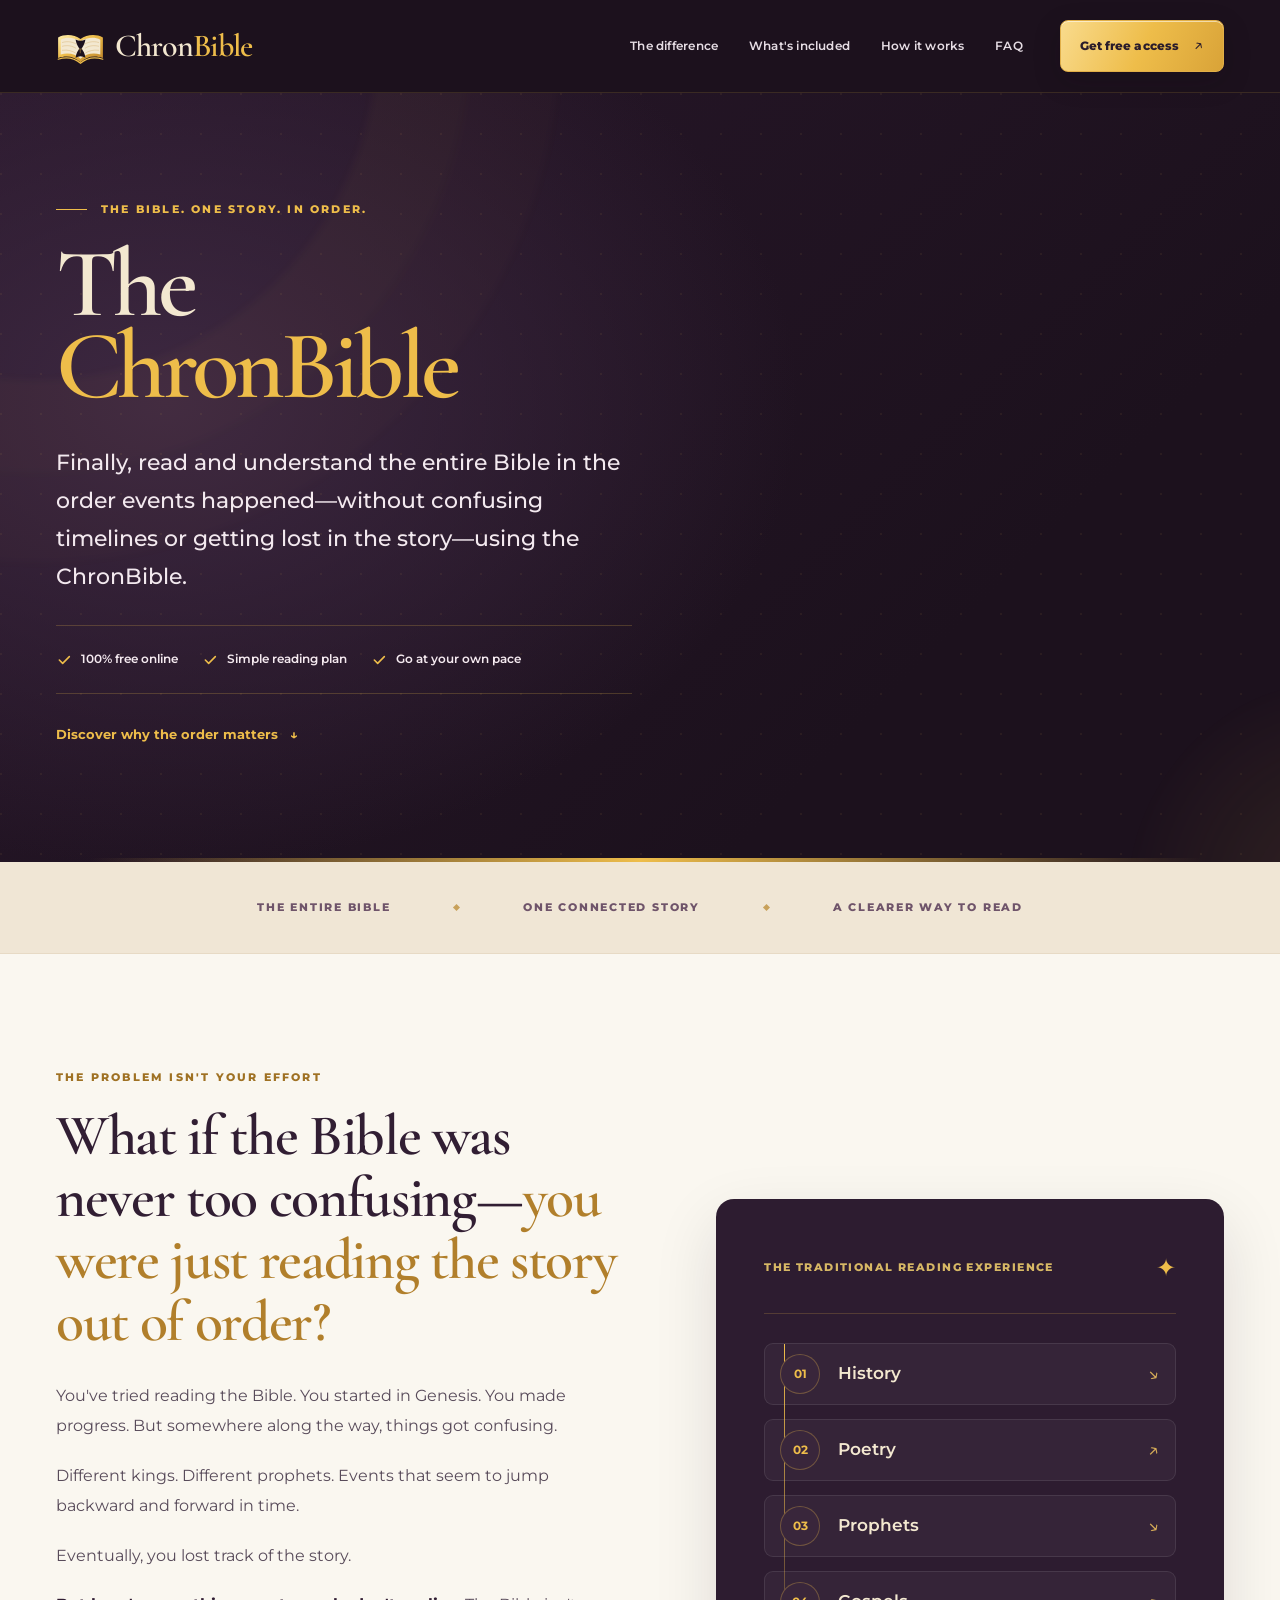
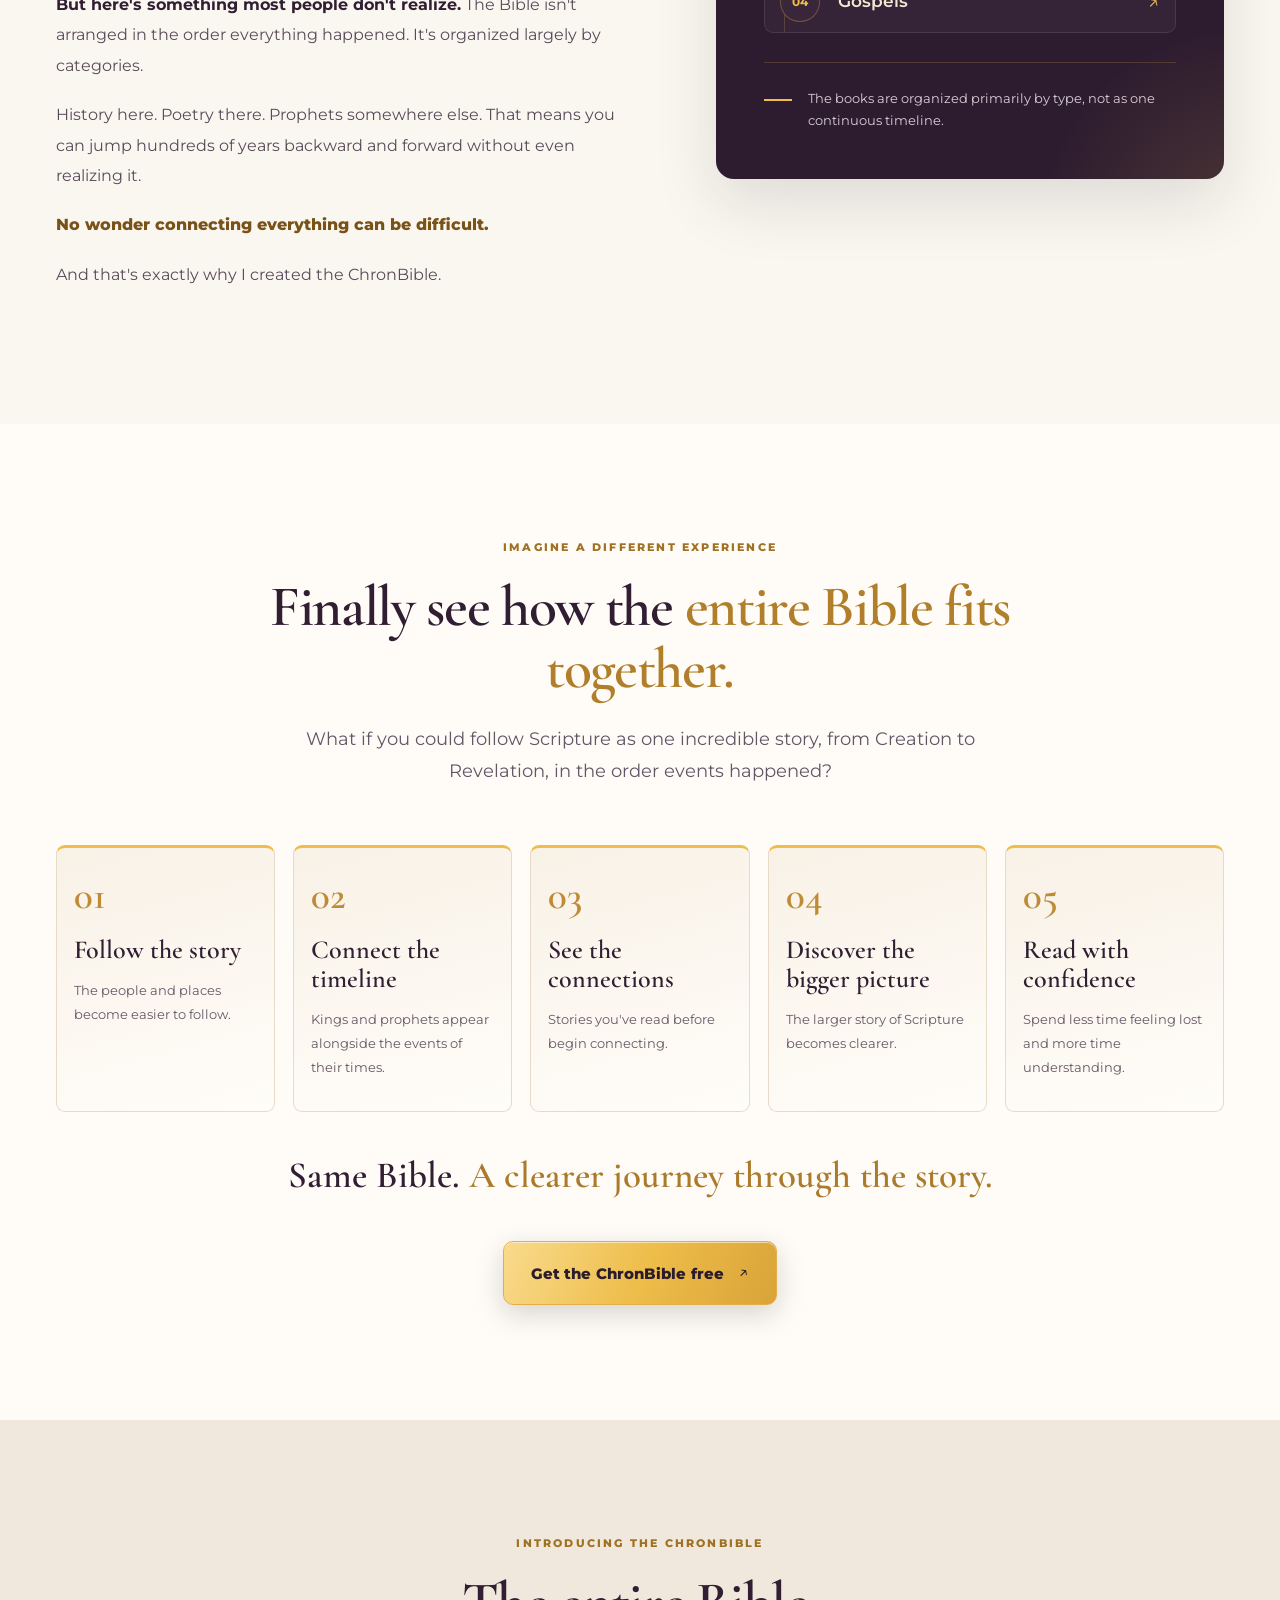
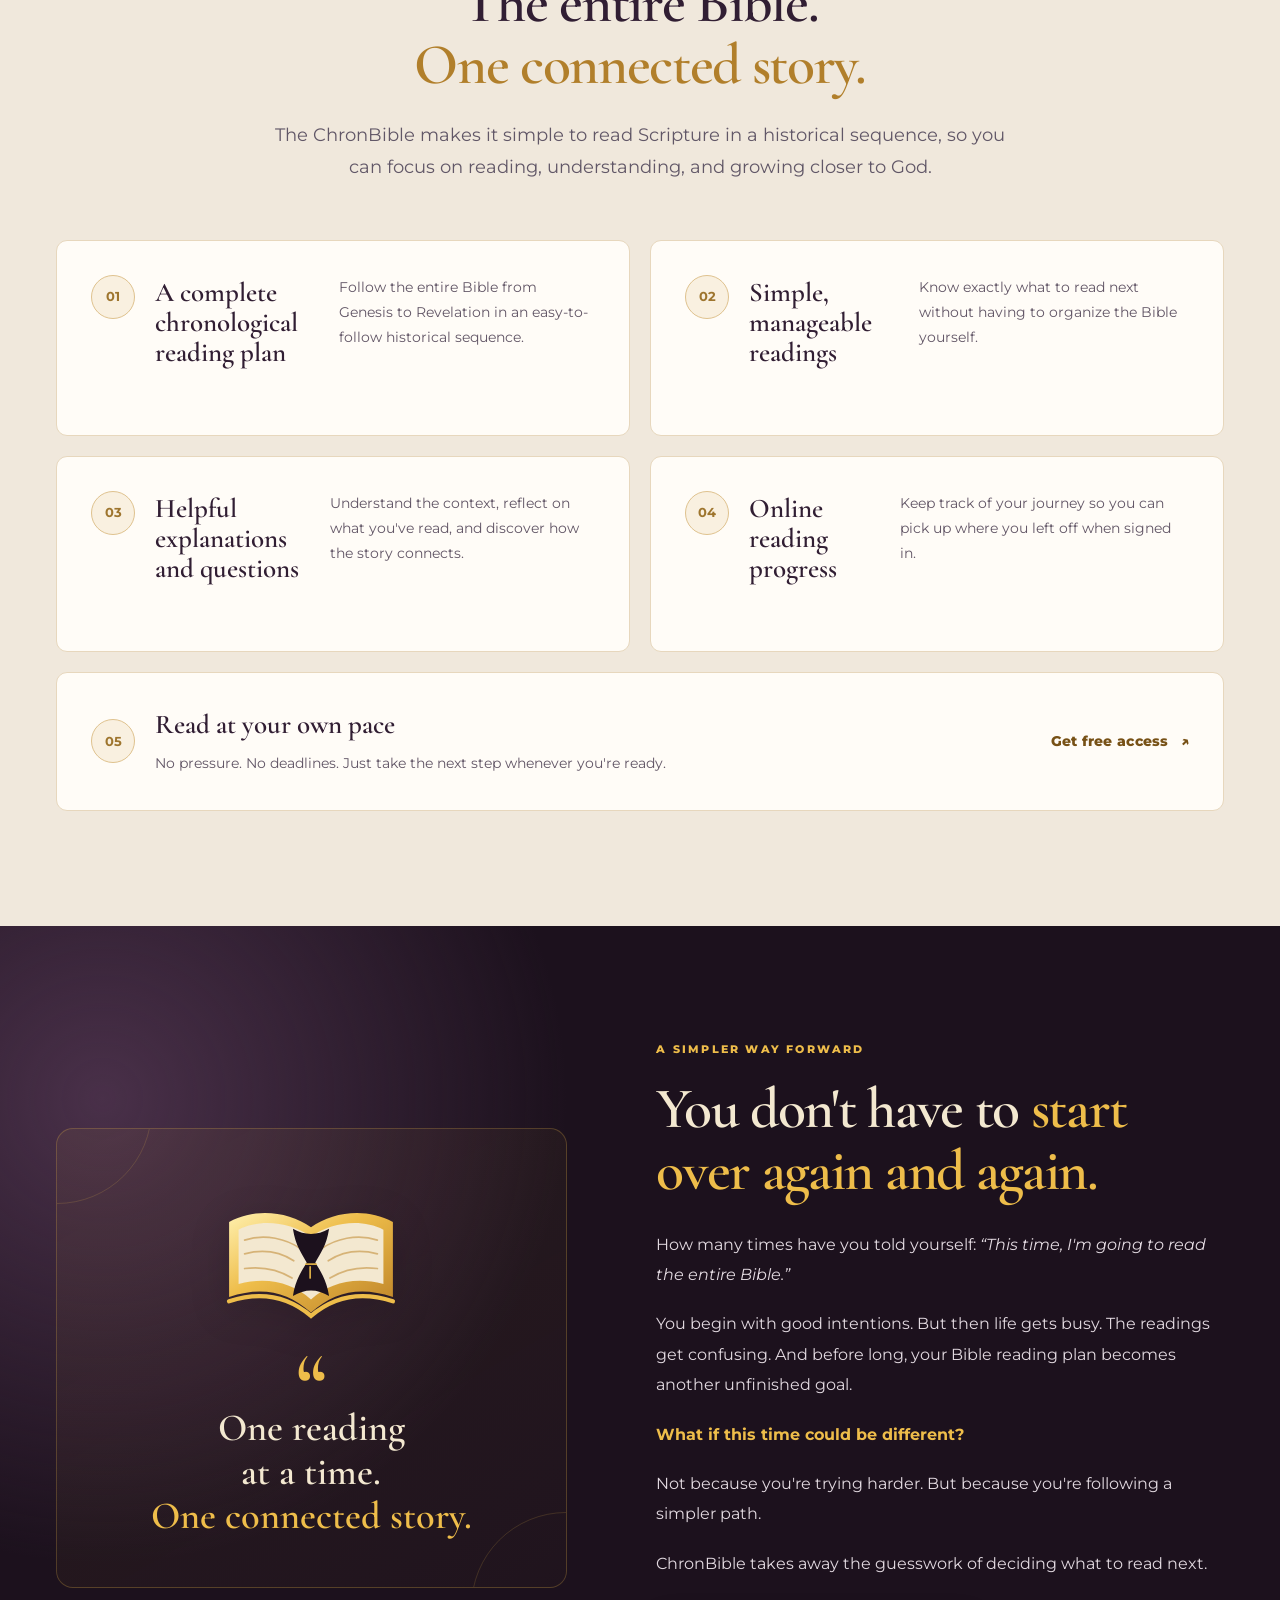
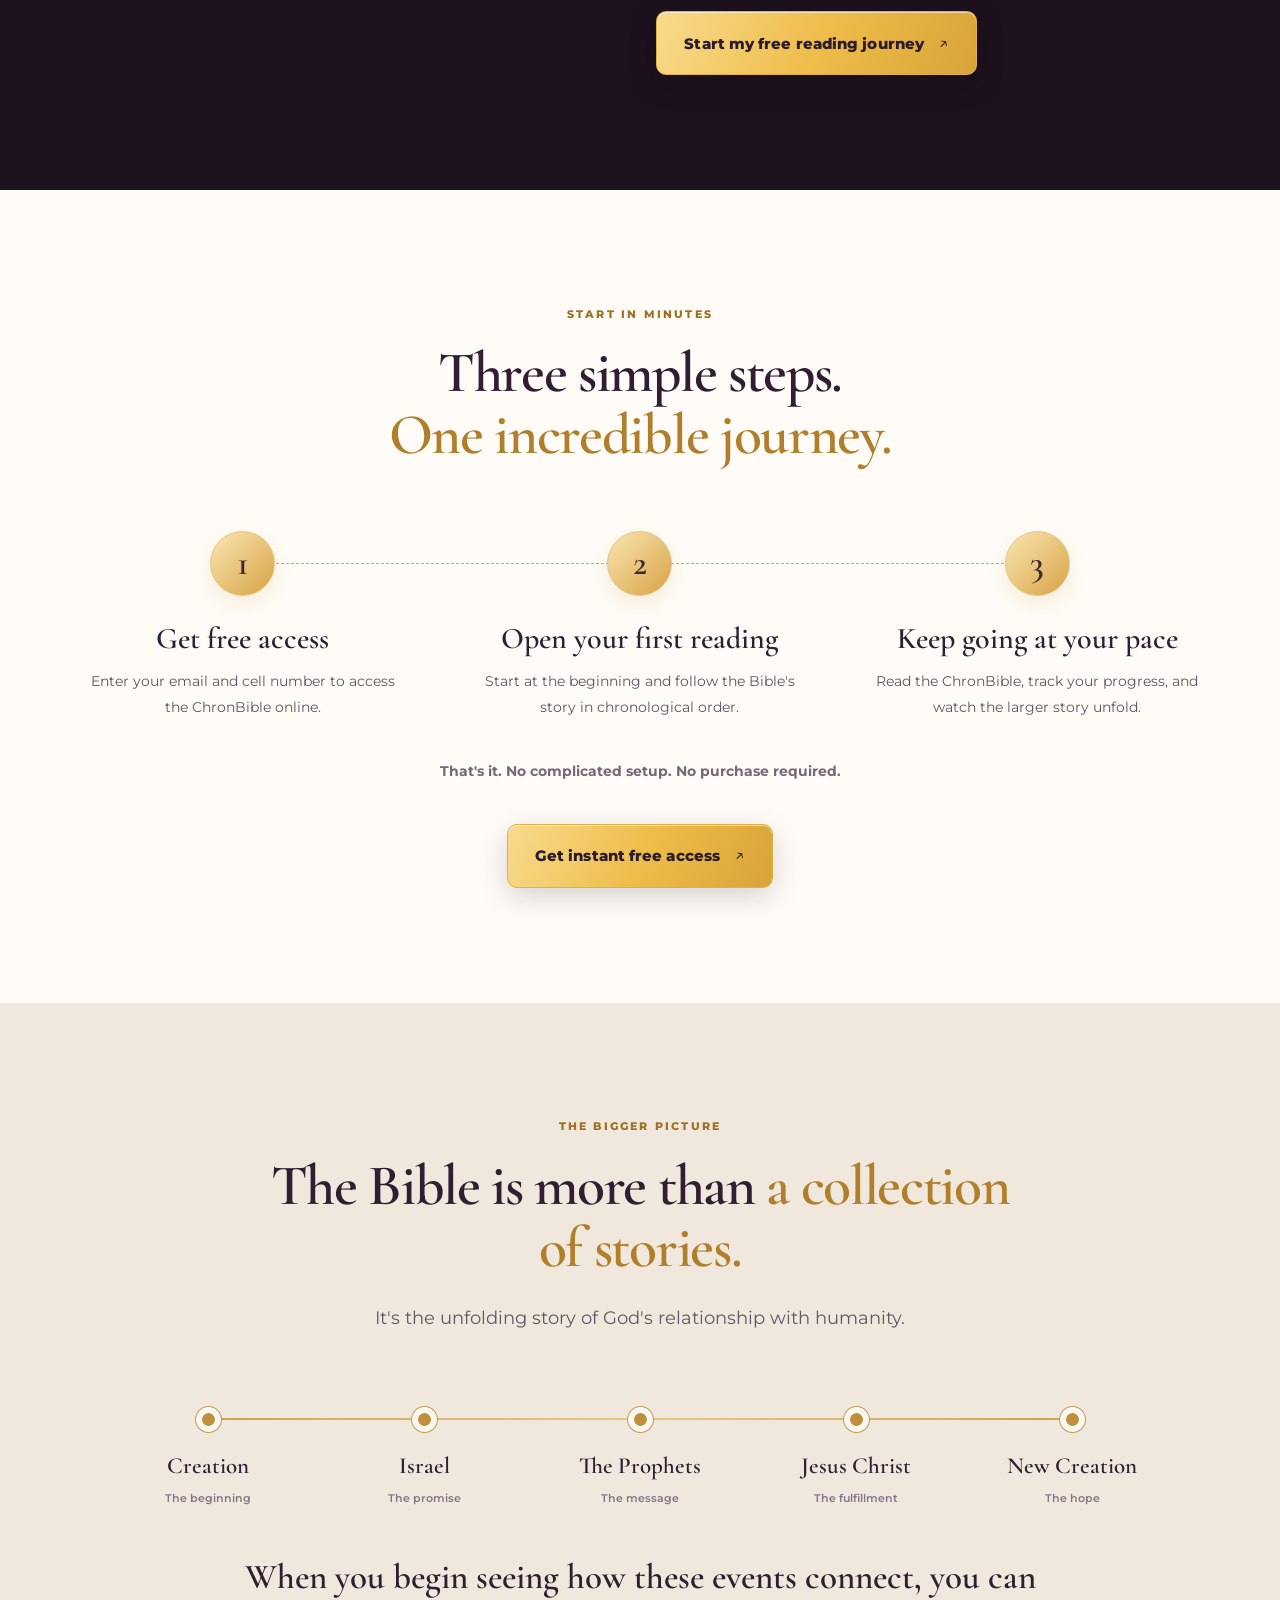
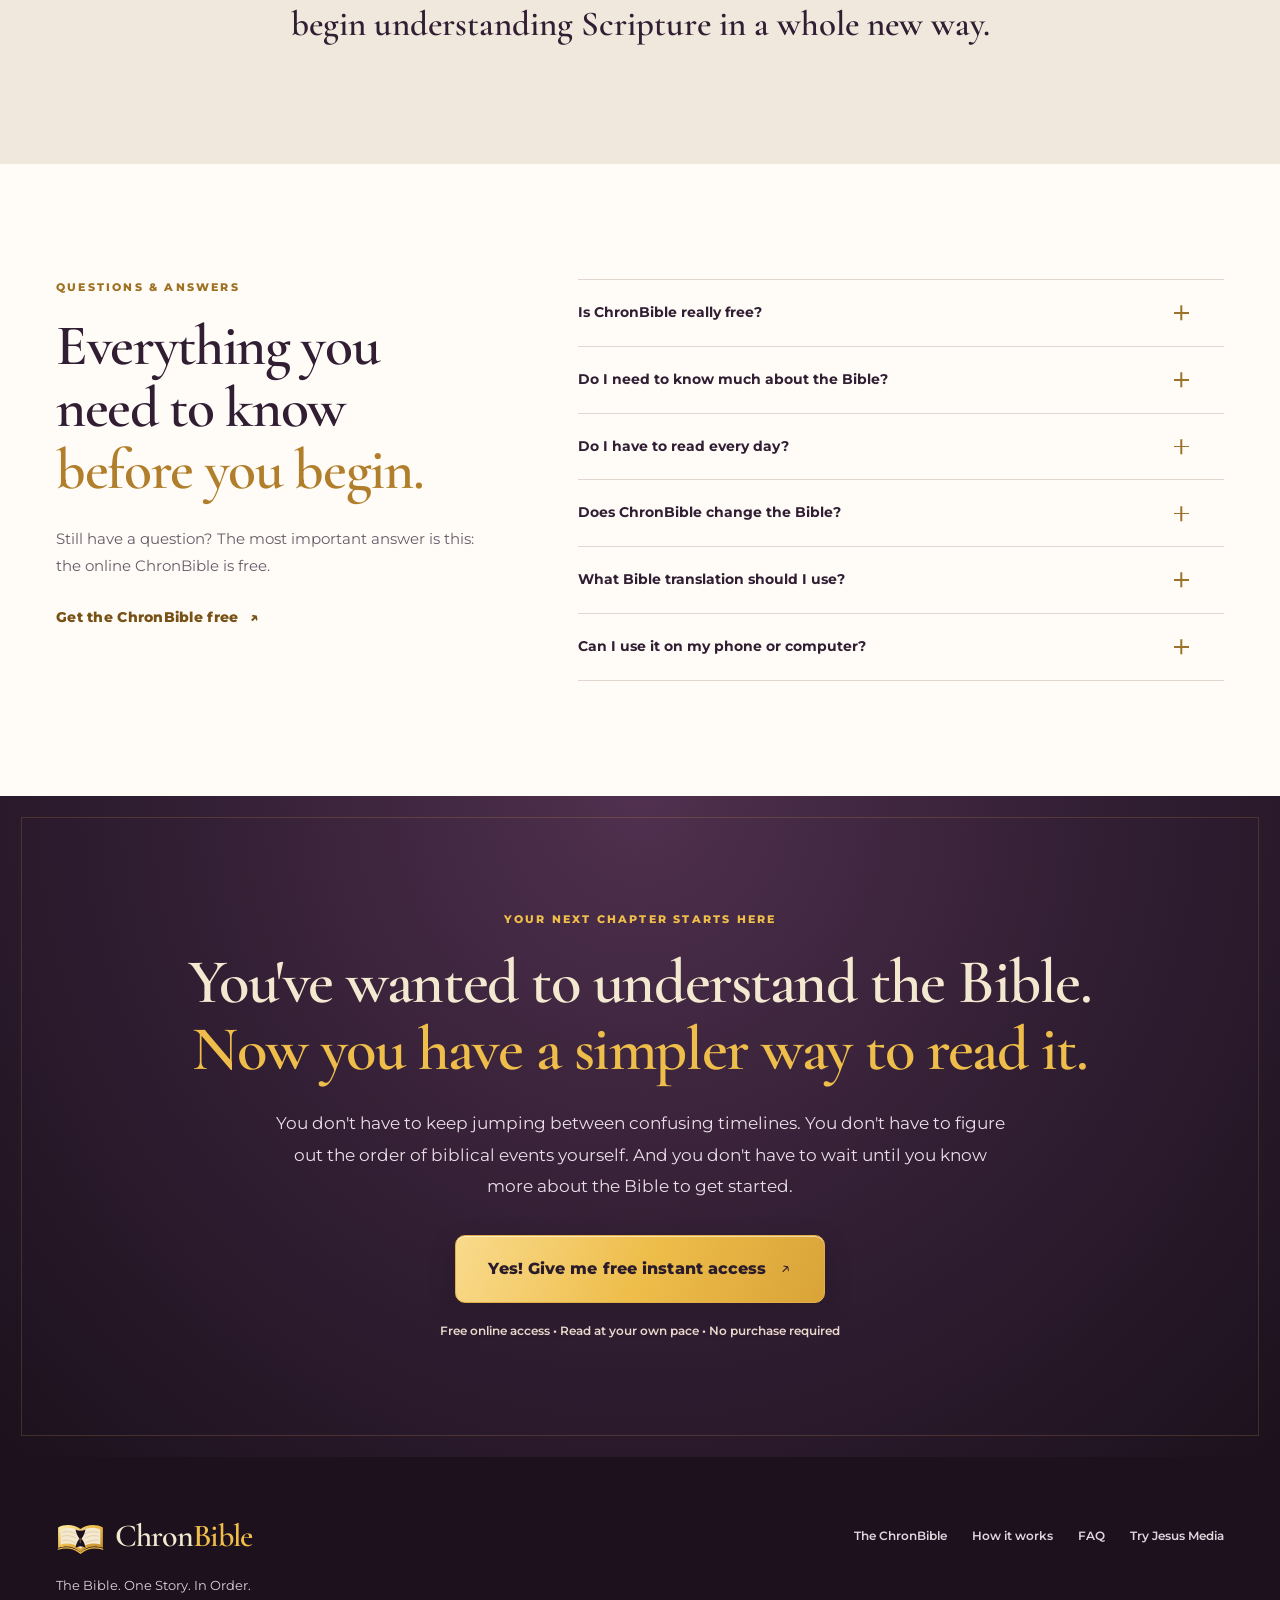
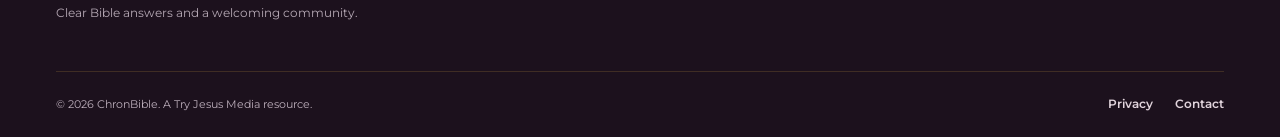
==== commit 5fc83873: "Remove signup card and surrounding copy, leaving only Omnisend form" ====
--- a/index.html
+++ b/index.html
@@ -84,18 +84,9 @@
         </div>
 
         <!-- Omnisend owns the form fields, consent, submission, and styling. -->
-        <aside class="signup-card" id="signup" aria-labelledby="signup-title">
-          <div class="signup-card-inner">
-            <p class="signup-kicker">YOUR JOURNEY STARTS HERE</p>
-            <h2 id="signup-title">Get free access to<br><em>the ChronBible.</em></h2>
-            <p class="signup-intro">Enter your email and cell number for instant online access.</p>
-            <div id="omnisend-form-slot" class="omnisend-form-slot" aria-label="ChronBible signup form">
-              <div id="omnisend-embedded-v2-6b061948d5aa155e74485056"></div>
-            </div>
-            <p class="signup-reassurance"><svg viewBox="0 0 24 24" aria-hidden="true"><path d="M12 3 4 7v5c0 5 3 8 8 10 5-2 8-5 8-10V7l-8-4Z"/><path d="m9 12 2 2 4-4"/></svg> No purchase required. Start at your own pace.</p>
-            <p class="signup-privacy">Your information is handled according to our <a href="https://tryjesusmedia.com/privacy" target="_blank" rel="noopener noreferrer">privacy policy</a>. Marketing texts require separate consent.</p>
-          </div>
-        </aside>
+        <div id="signup">
+          <div id="omnisend-embedded-v2-6b061948d5aa155e74485056"></div>
+        </div>
       </div>
       <div class="hero-bottom-line" aria-hidden="true"></div>
     </section>
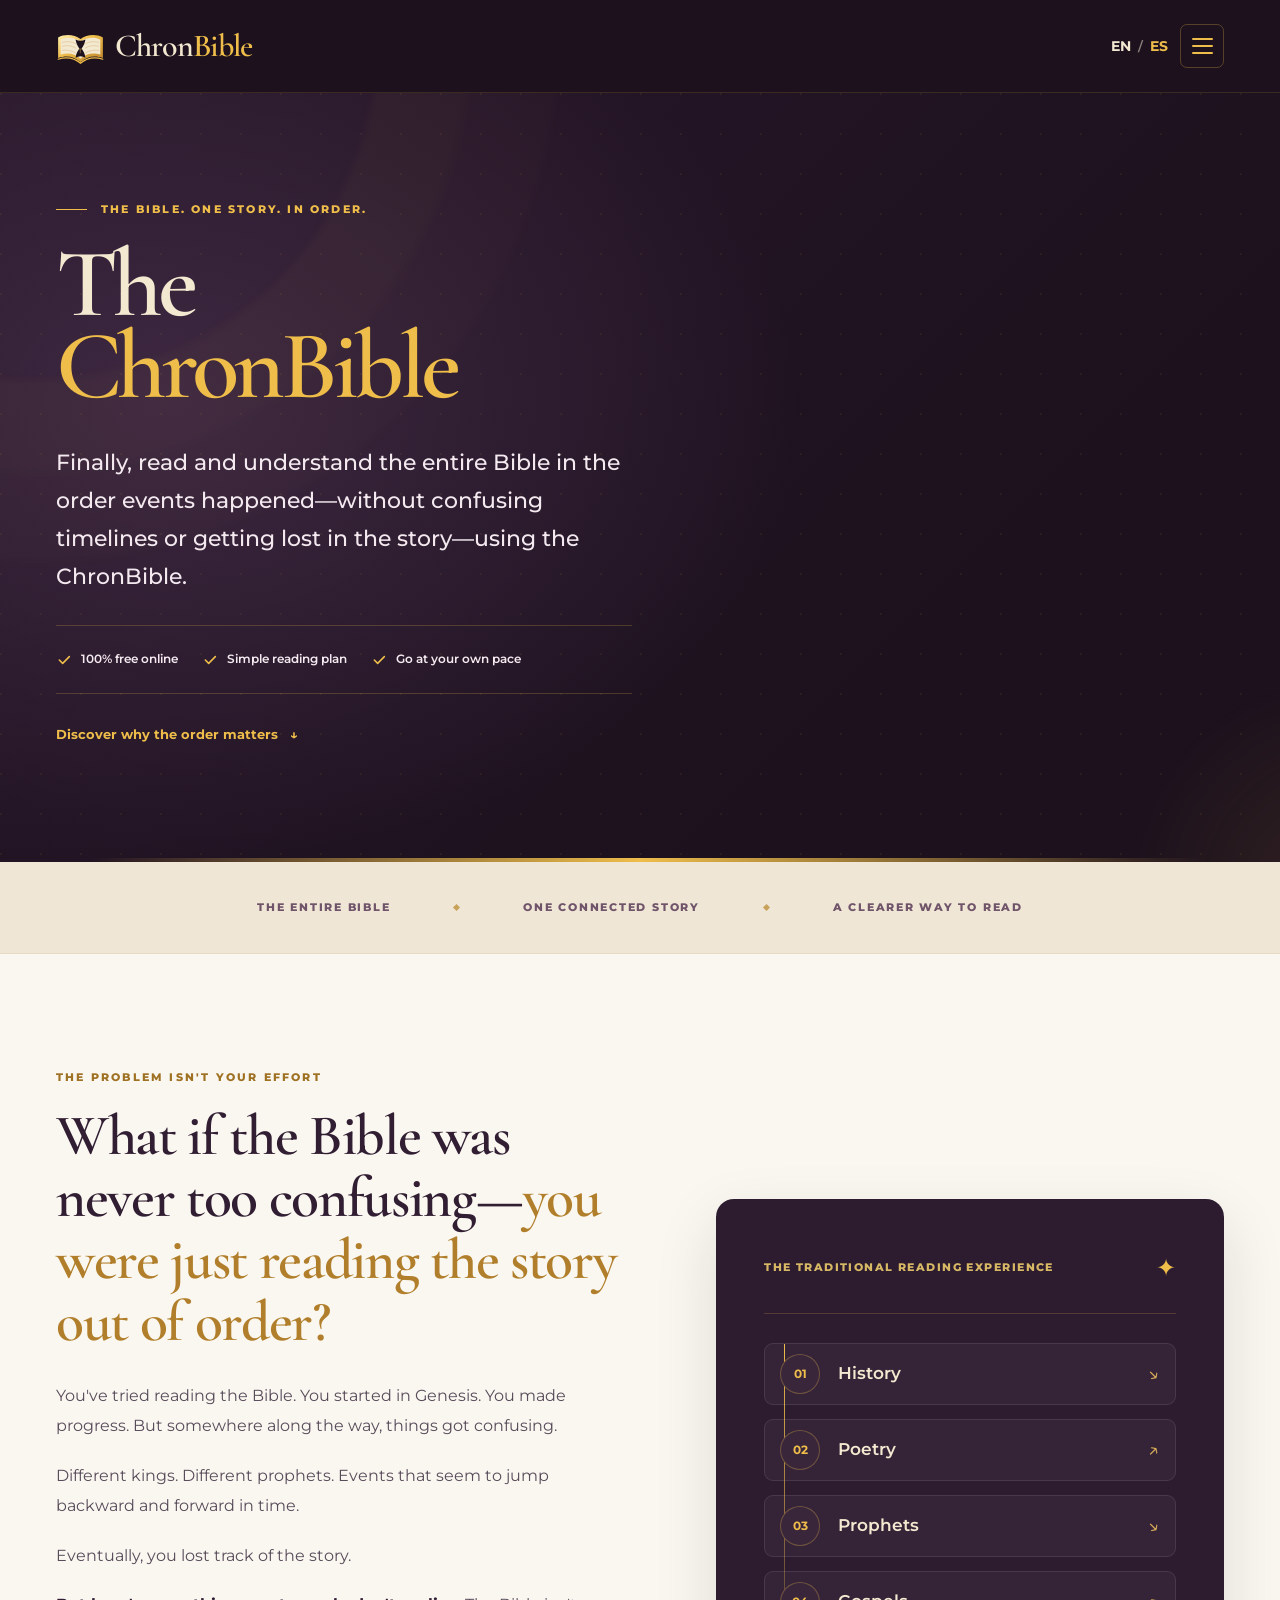
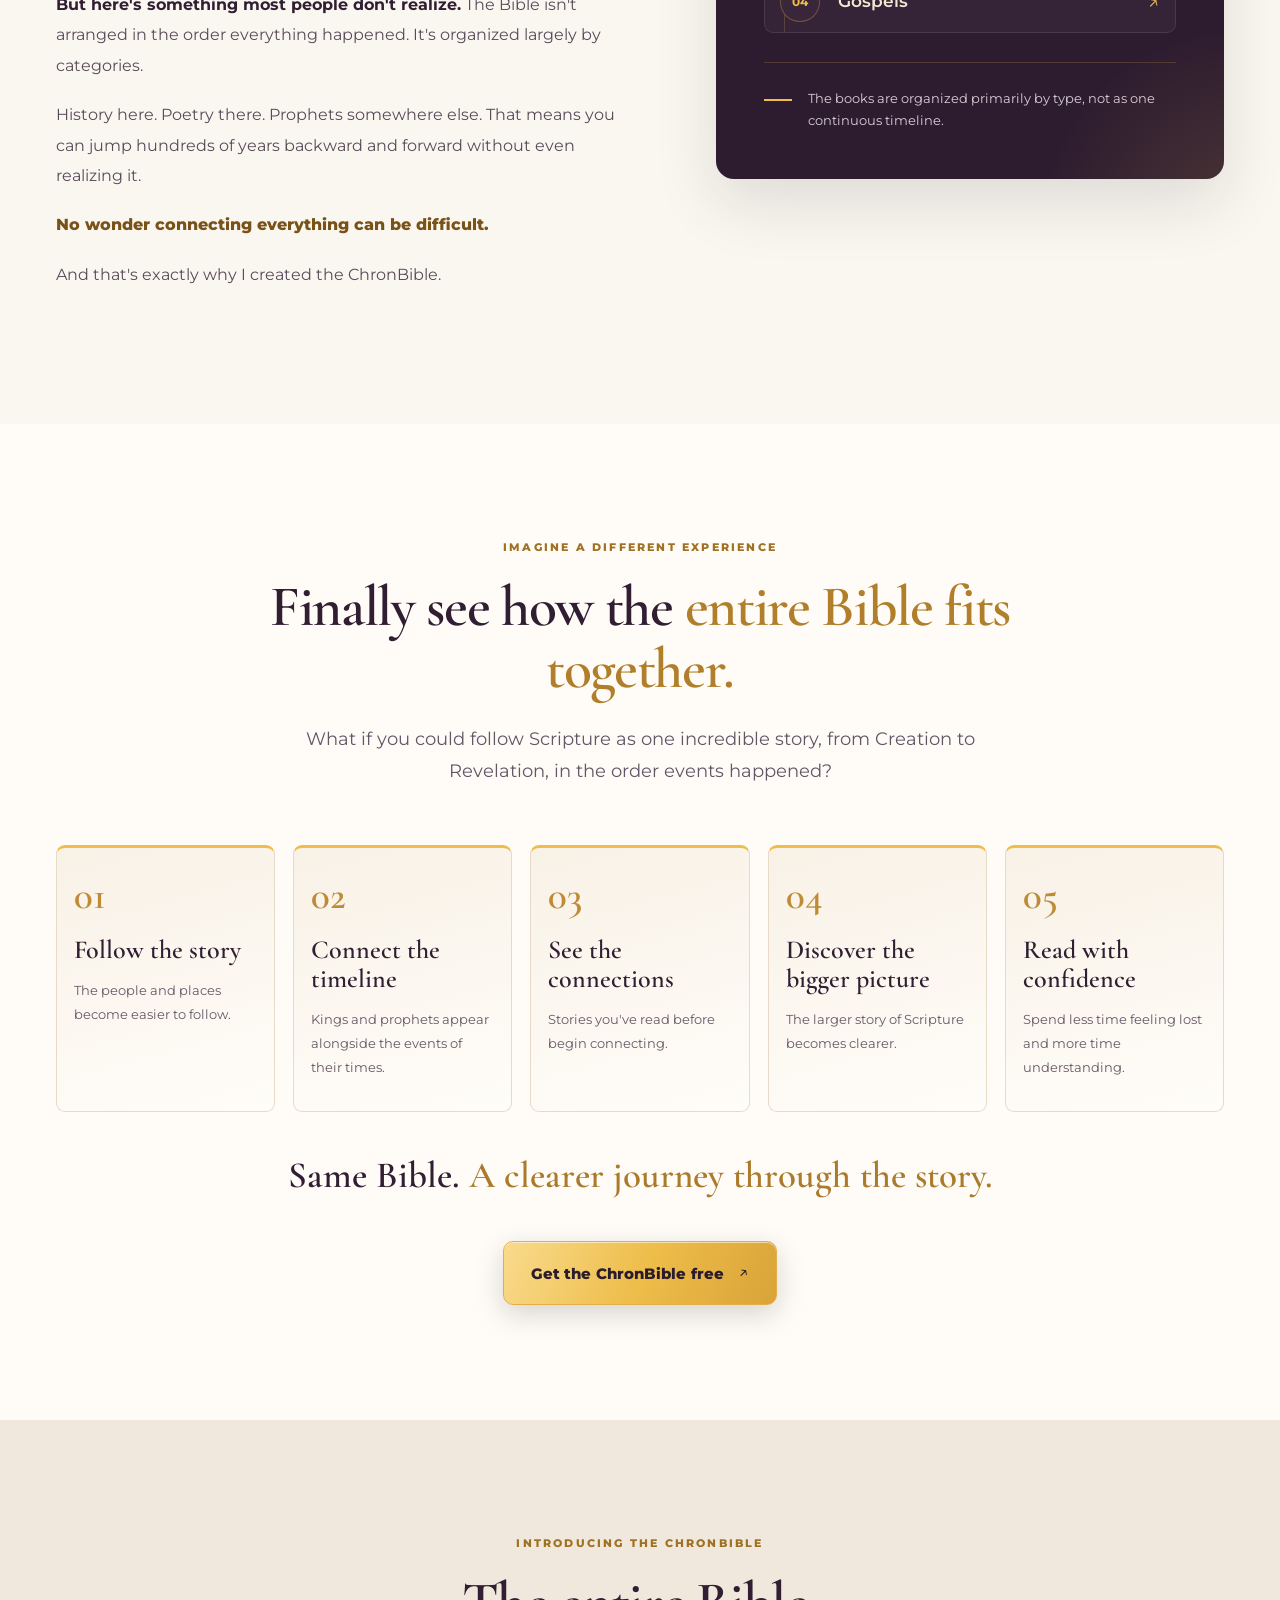
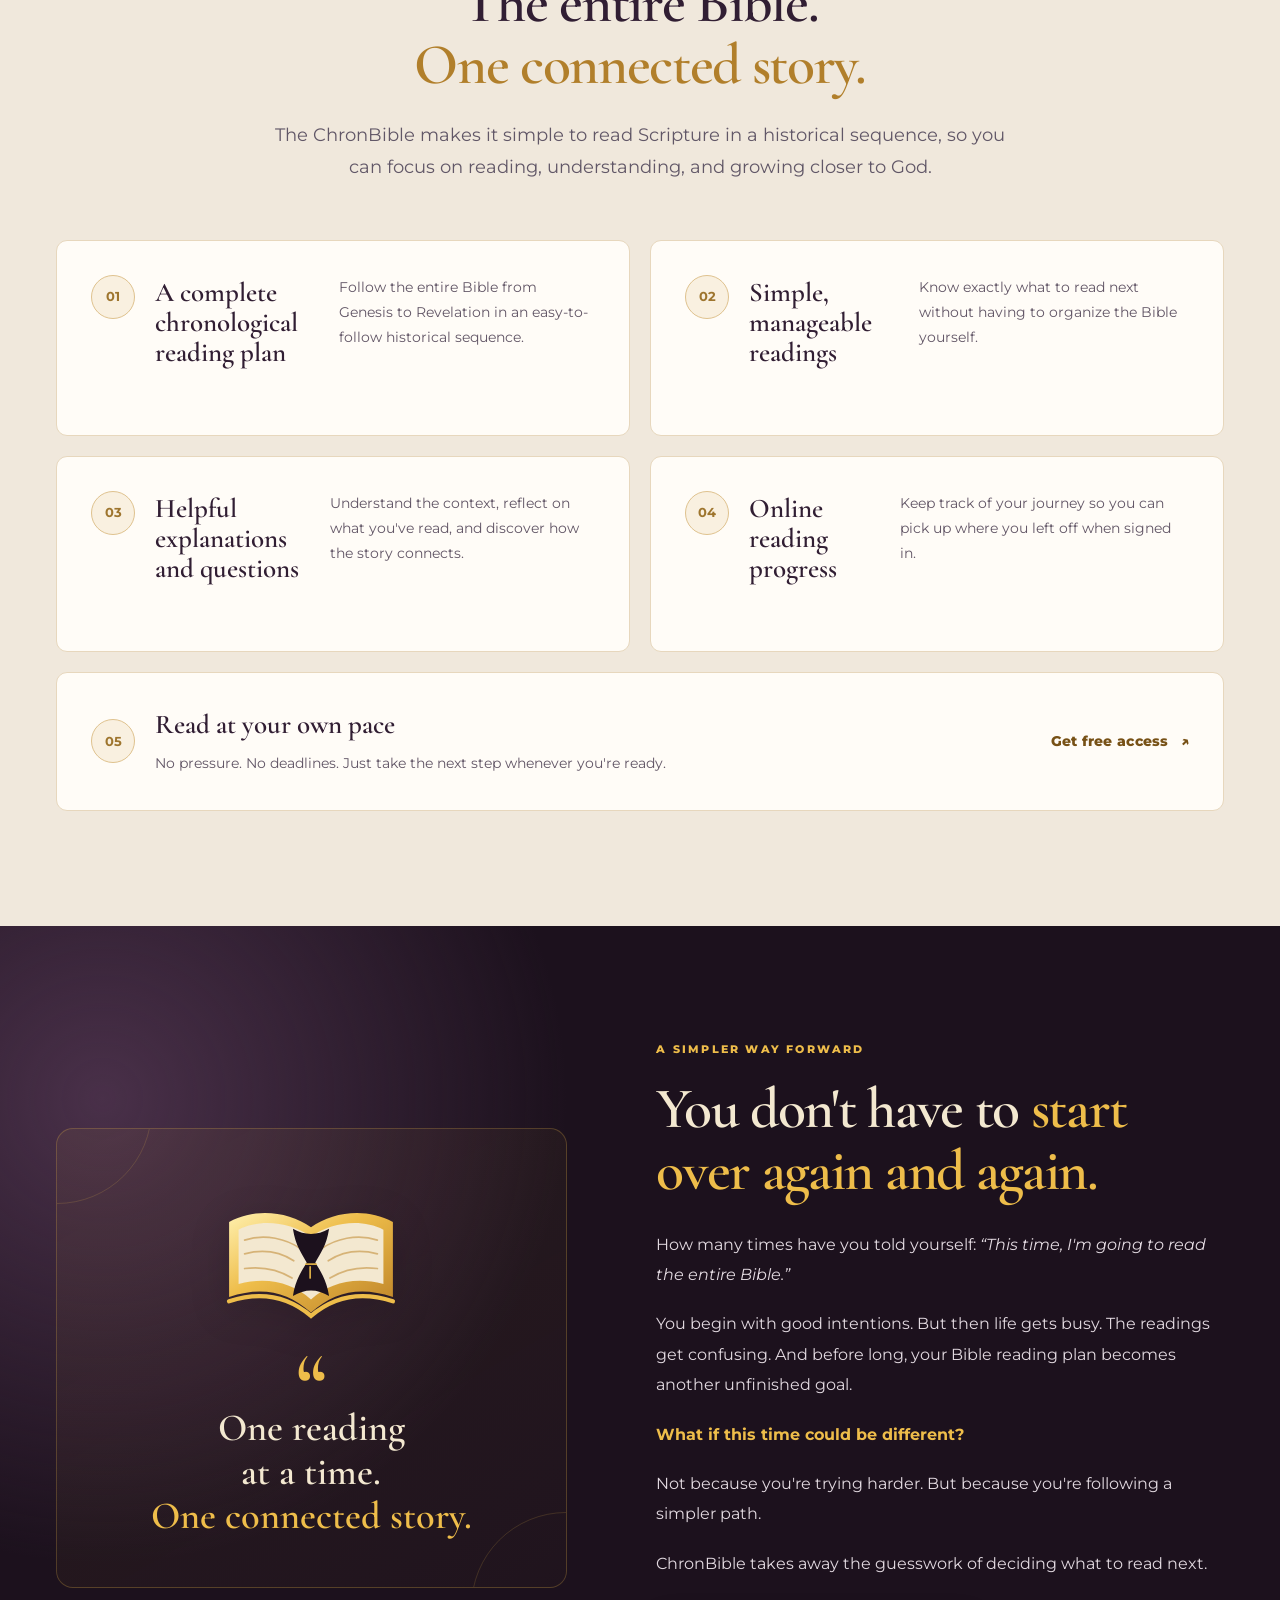
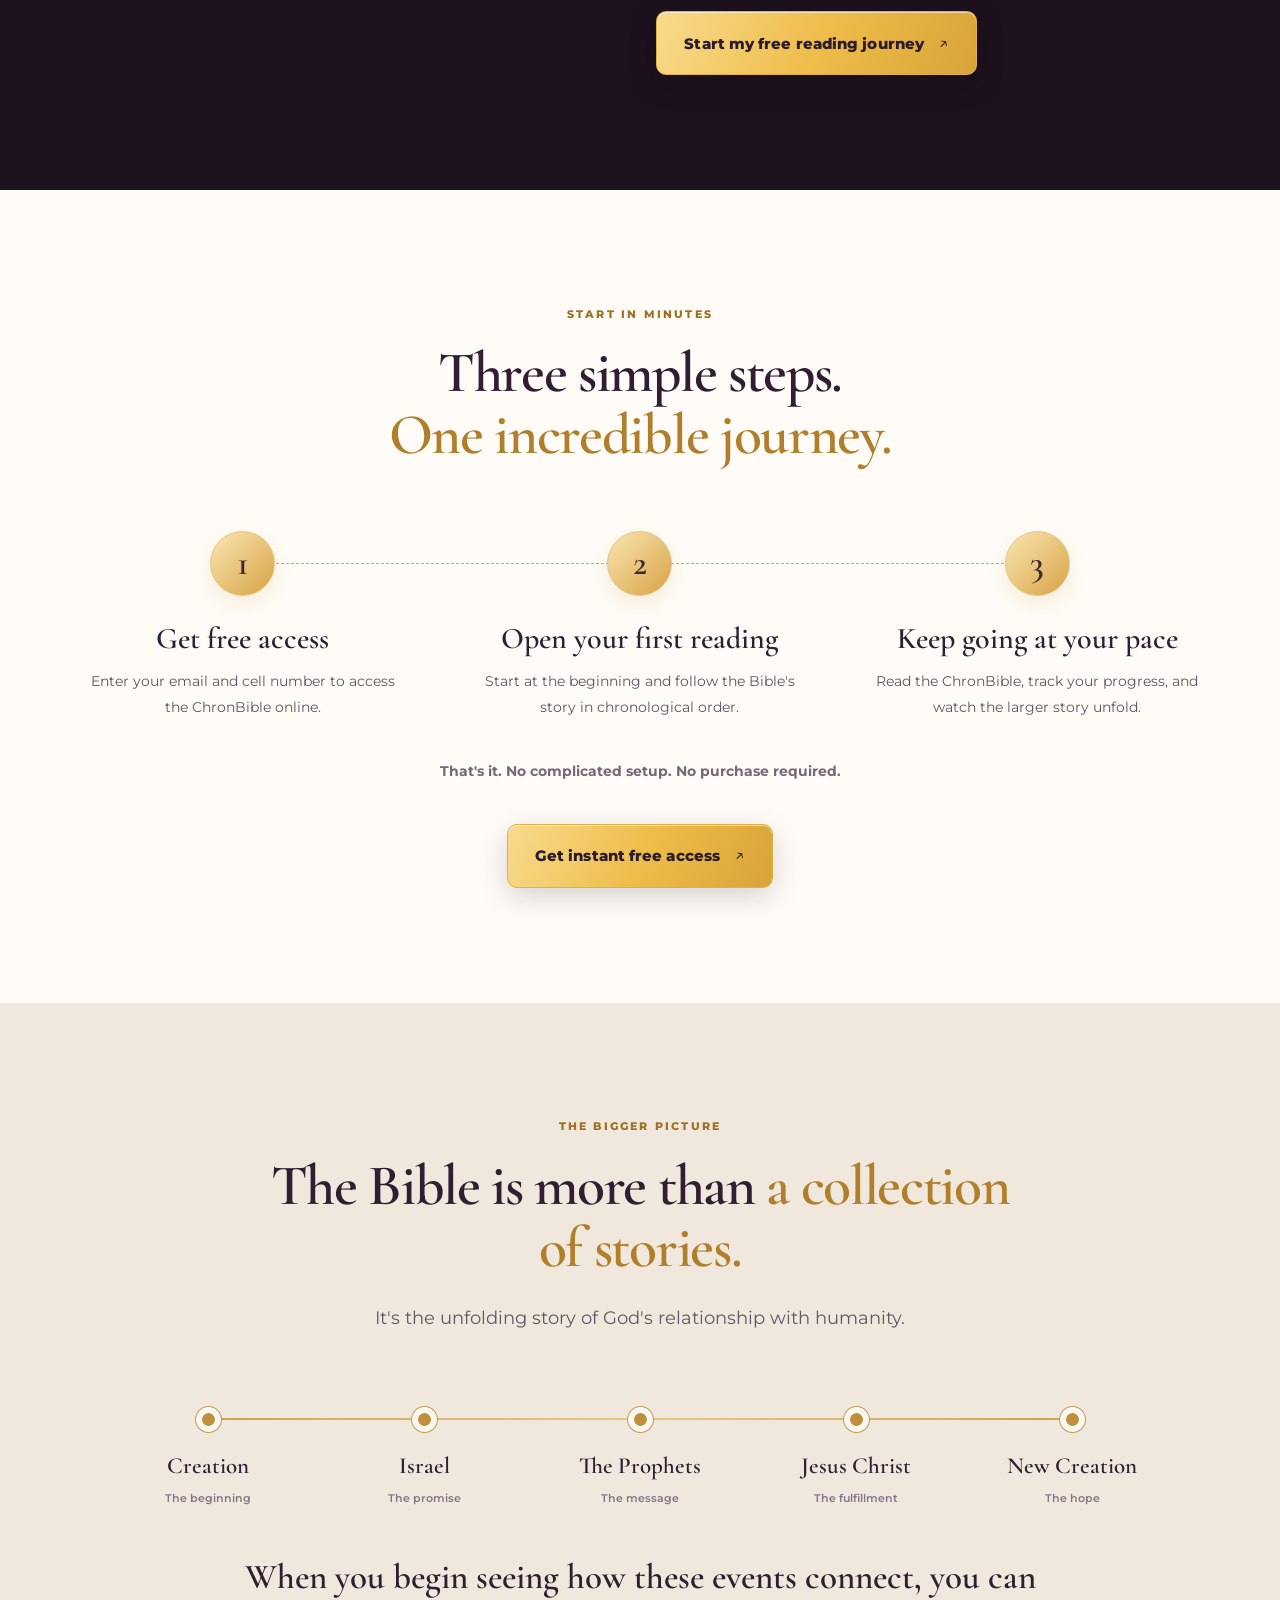
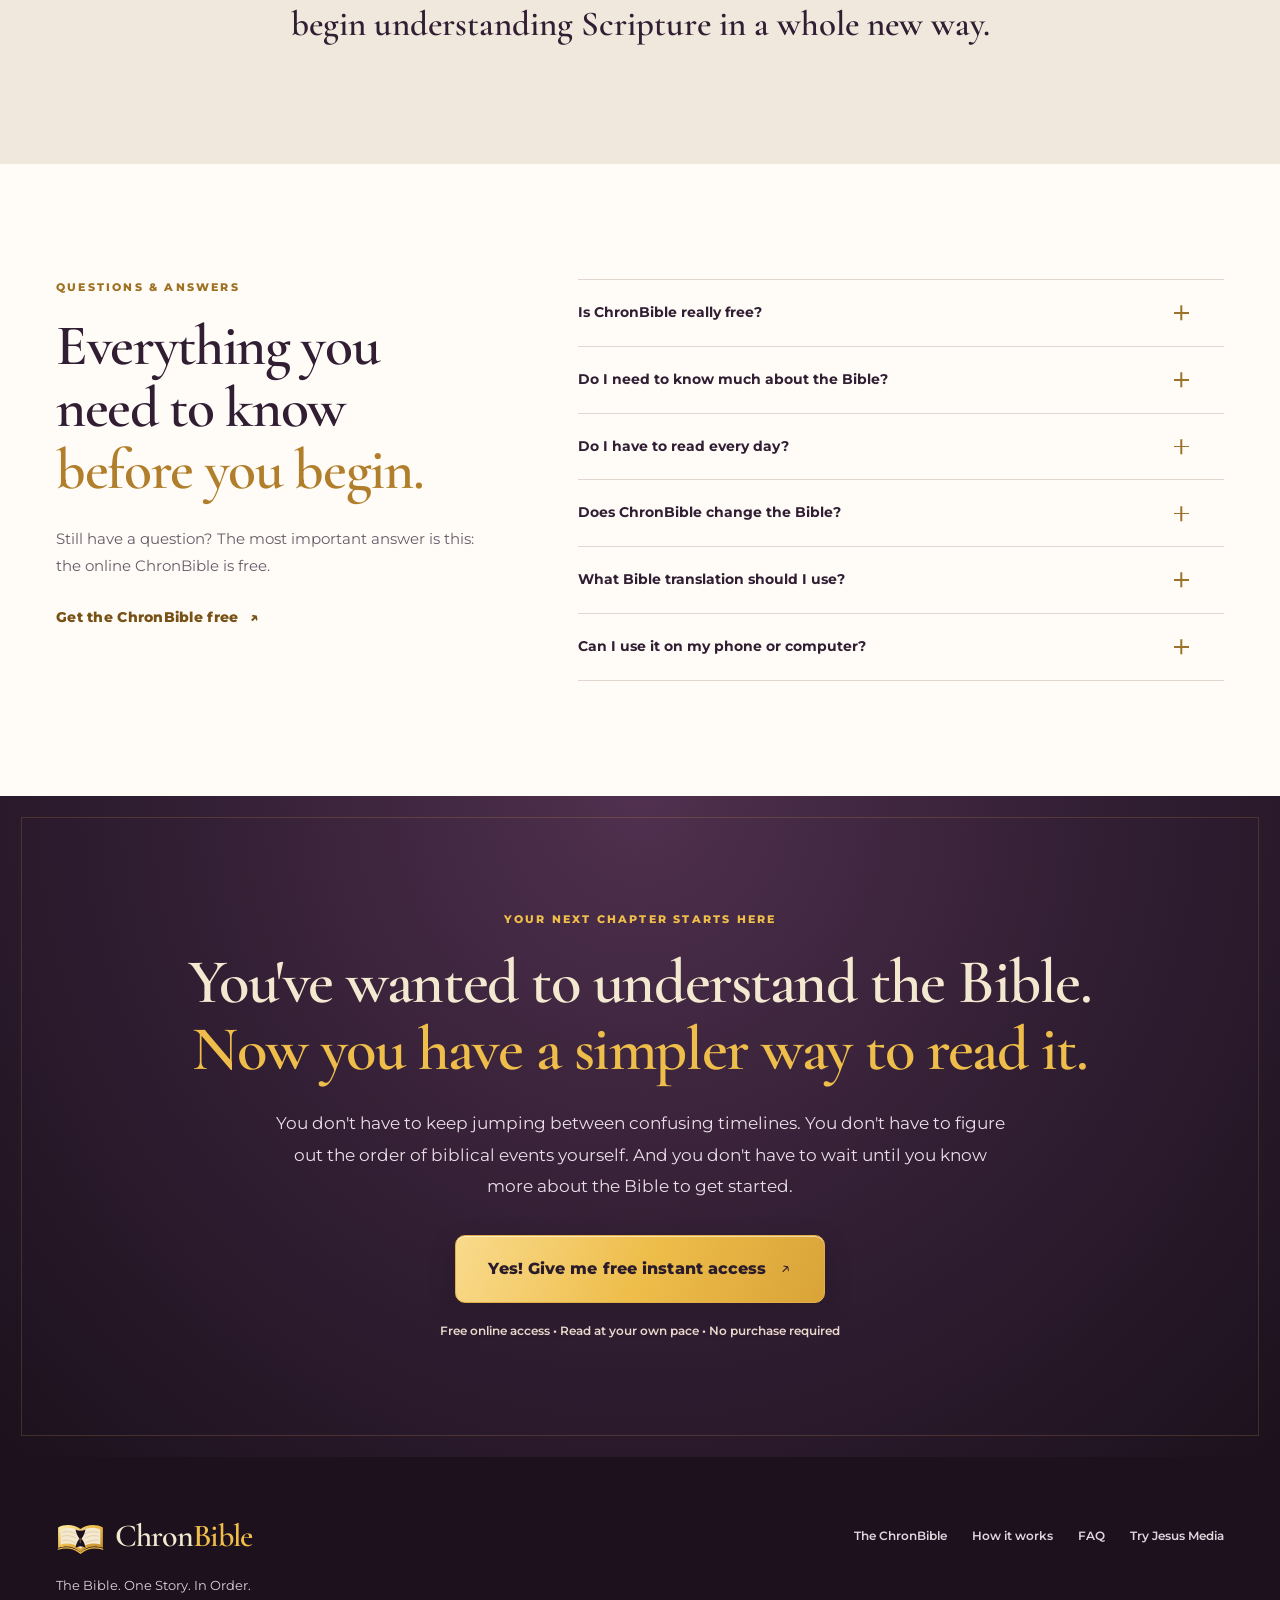
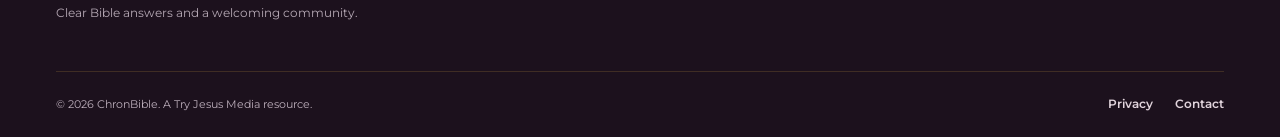
==== commit 5b566056: "Add Spanish ChronBible landing page and EN/ES hamburger navigation on all screens" ====
--- a/index.html
+++ b/index.html
@@ -10,12 +10,14 @@
   <meta property="og:title" content="The ChronBible | The Bible. One Story. In Order.">
   <meta property="og:description" content="Finally, read and understand the entire Bible in the order events happened—without confusing timelines or getting lost in the story.">
   <title>The ChronBible | Read the Bible in the Order It Happened</title>
+  <link rel="alternate" hreflang="en" href="/">
+  <link rel="alternate" hreflang="es" href="/es/">
   <link rel="icon" type="image/svg+xml" href="/favicon.svg">
   <link rel="preconnect" href="https://fonts.googleapis.com">
   <link rel="preconnect" href="https://fonts.gstatic.com" crossorigin>
   <link href="https://fonts.googleapis.com/css2?family=Cormorant+Garamond:wght@500;600;700&family=Montserrat:wght@400;500;600;700;800&display=swap" rel="stylesheet">
-  <link rel="stylesheet" href="/styles.css?v=1">
-  <script defer src="/script.js?v=1"></script>
+  <link rel="stylesheet" href="/styles.css?v=20261124-language-menu">
+  <script defer src="/script.js?v=20261124-language-menu"></script>
 </head>
 <body>
   <a class="skip-link" href="#main">Skip to content</a>
@@ -46,18 +48,18 @@
         <svg class="brand-mark" aria-hidden="true"><use href="#chronbible-mark"></use></svg>
         <span class="brand-name">Chron<span>Bible</span></span>
       </a>
-      <nav class="desktop-nav" aria-label="Main navigation">
-        <a href="#why">The difference</a>
-        <a href="#included">What's included</a>
-        <a href="#how">How it works</a>
-        <a href="#faq">FAQ</a>
-      </nav>
-      <a class="button button-small header-cta" href="#signup">Get free access <span aria-hidden="true">↗</span></a>
+      <div class="header-controls">
+        <nav class="language-switch" aria-label="Language">
+          <a href="/" lang="en" hreflang="en" aria-label="English" aria-current="page">EN</a>
+          <span class="language-divider" aria-hidden="true">/</span>
+          <a href="/es/" lang="es" hreflang="es" aria-label="Español">ES</a>
+        </nav>
       <button class="menu-toggle" type="button" aria-controls="mobile-nav" aria-expanded="false" aria-label="Open navigation">
         <span></span><span></span><span></span>
       </button>
+      </div>
     </div>
-    <nav id="mobile-nav" class="mobile-nav" aria-label="Mobile navigation" hidden>
+    <nav id="mobile-nav" class="mobile-nav" aria-label="Main navigation" hidden>
       <a href="#why">The difference</a>
       <a href="#included">What's included</a>
       <a href="#how">How it works</a>
--- a/styles.css
+++ b/styles.css
@@ -48,11 +48,6 @@
 .brand-mark{width:49px;height:46px;overflow:visible;flex-shrink:0}
 .brand-name{font:600 32px/1 var(--heading);letter-spacing:-.034em;color:var(--ivory)}
 .brand-name span{color:var(--gold)}
-.desktop-nav{display:flex;align-items:center;justify-content:center;gap:clamp(19px,2.4vw,34px);margin-left:auto}
-.desktop-nav a{font-size:12px;letter-spacing:.018em;font-weight:600;color:#E6DDE4;transition:color .15s ease}
-.desktop-nav a:hover{color:var(--gold)}
-.header-cta{margin-left:7px}
-.menu-toggle,.mobile-nav{display:none}
 
 /* Hero */
 .hero{position:relative;isolation:isolate;overflow:hidden;background:radial-gradient(ellipse 65% 80% at 13% 40%,#3d2841 0%,transparent 76%),linear-gradient(135deg,#28172a 0%,#1C111D 73%);color:var(--ivory);padding:clamp(64px,7.5vw,112px) 0 clamp(75px,8vw,114px)}
@@ -220,8 +215,6 @@
 .footer-bottom div{display:flex;gap:22px}
 
 @media (max-width:1100px){
-  .desktop-nav{gap:16px}
-  .desktop-nav a{font-size:11px}
   .header-inner{gap:15px}
   .hero-grid{gap:36px}
   .benefits-grid{grid-template-columns:repeat(3,minmax(0,1fr))}
@@ -229,15 +222,6 @@
 }
 @media (max-width:860px){
   .header-inner{min-height:80px}
-  .desktop-nav,.header-cta{display:none}
-  .menu-toggle{display:flex;flex-direction:column;align-items:center;justify-content:center;gap:5px;width:44px;height:44px;margin-left:auto;border:1px solid rgba(238,189,74,.28);border-radius:7px;background:transparent;cursor:pointer}
-  .menu-toggle span{display:block;width:21px;height:2px;border-radius:3px;background:var(--gold);transition:transform .2s ease,opacity .2s ease}
-  .menu-toggle[aria-expanded=true] span:first-child{transform:translateY(7px) rotate(45deg)}
-  .menu-toggle[aria-expanded=true] span:nth-child(2){opacity:0}
-  .menu-toggle[aria-expanded=true] span:last-child{transform:translateY(-7px) rotate(-45deg)}
-  .mobile-nav:not([hidden]){display:grid;gap:0;background:#241627;padding:14px 24px 24px;border-top:1px solid rgba(238,189,74,.15)}
-  .mobile-nav a:not(.button){padding:13px 5px;color:var(--ivory);font-size:13px;font-weight:600;border-bottom:1px solid rgba(255,255,255,.08)}
-  .mobile-nav .button{margin-top:18px}
   .hero-grid{grid-template-columns:1fr;max-width:690px}
   .hero{padding:73px 0 80px}
   .hero h1{font-size:clamp(62px,12vw,94px)}
@@ -303,4 +287,28 @@
 }
 @media (prefers-reduced-motion:reduce){
   *,*::before,*::after{scroll-behavior:auto!important;transition:none!important;animation:none!important}
-}+}
+
+/* Shared EN / ES controls and hamburger navigation at every screen size. */
+.header-controls{display:flex;align-items:center;gap:12px;margin-left:auto;flex-shrink:0}
+.language-switch{display:inline-flex;align-items:center;gap:7px;white-space:nowrap;font-family:var(--body)}
+.language-switch a{display:inline-flex;align-items:center;min-height:44px;color:var(--gold);font-size:14px;line-height:1.2;font-weight:700;text-underline-offset:3px}
+.language-switch a:hover,.language-switch a:focus-visible{text-decoration:underline}
+.language-switch a[aria-current="page"]{color:var(--ivory);text-decoration:none}
+.language-divider{color:rgba(243,232,208,.52);font:600 13px/1 var(--body)}
+.menu-toggle{display:flex;flex-direction:column;align-items:center;justify-content:center;gap:5px;width:44px;height:44px;margin-left:0;flex-shrink:0;border:1px solid rgba(238,189,74,.28);border-radius:7px;background:transparent;cursor:pointer}
+.menu-toggle span{display:block;width:21px;height:2px;border-radius:3px;background:var(--gold);transition:transform .2s ease,opacity .2s ease}
+.menu-toggle[aria-expanded=true] span:first-child{transform:translateY(7px) rotate(45deg)}
+.menu-toggle[aria-expanded=true] span:nth-child(2){opacity:0}
+.menu-toggle[aria-expanded=true] span:last-child{transform:translateY(-7px) rotate(-45deg)}
+.mobile-nav:not([hidden]){display:grid;gap:0;background:#241627;padding:14px 24px 24px;border-top:1px solid rgba(238,189,74,.15)}
+.mobile-nav a:not(.button){padding:13px 5px;color:var(--ivory);font-size:16px;font-weight:600;border-bottom:1px solid rgba(255,255,255,.08)}
+.mobile-nav .button{margin-top:18px}
+.mobile-nav[hidden]{display:none}
+.mobile-nav{position:absolute;top:100%;right:max(17px,calc((100% - 1168px)/2));width:min(360px,calc(100% - 34px));max-height:calc(100dvh - 92px);overflow-y:auto;border:1px solid rgba(238,189,74,.2);border-radius:0 0 12px 12px;box-shadow:0 20px 40px rgba(0,0,0,.25)}
+@media(max-width:400px){
+  .header-inner{gap:8px}
+  .site-header .brand{gap:6px}
+  .site-header .brand-mark{width:30px;height:32px}
+  .site-header .brand-name{font-size:25px}
+}
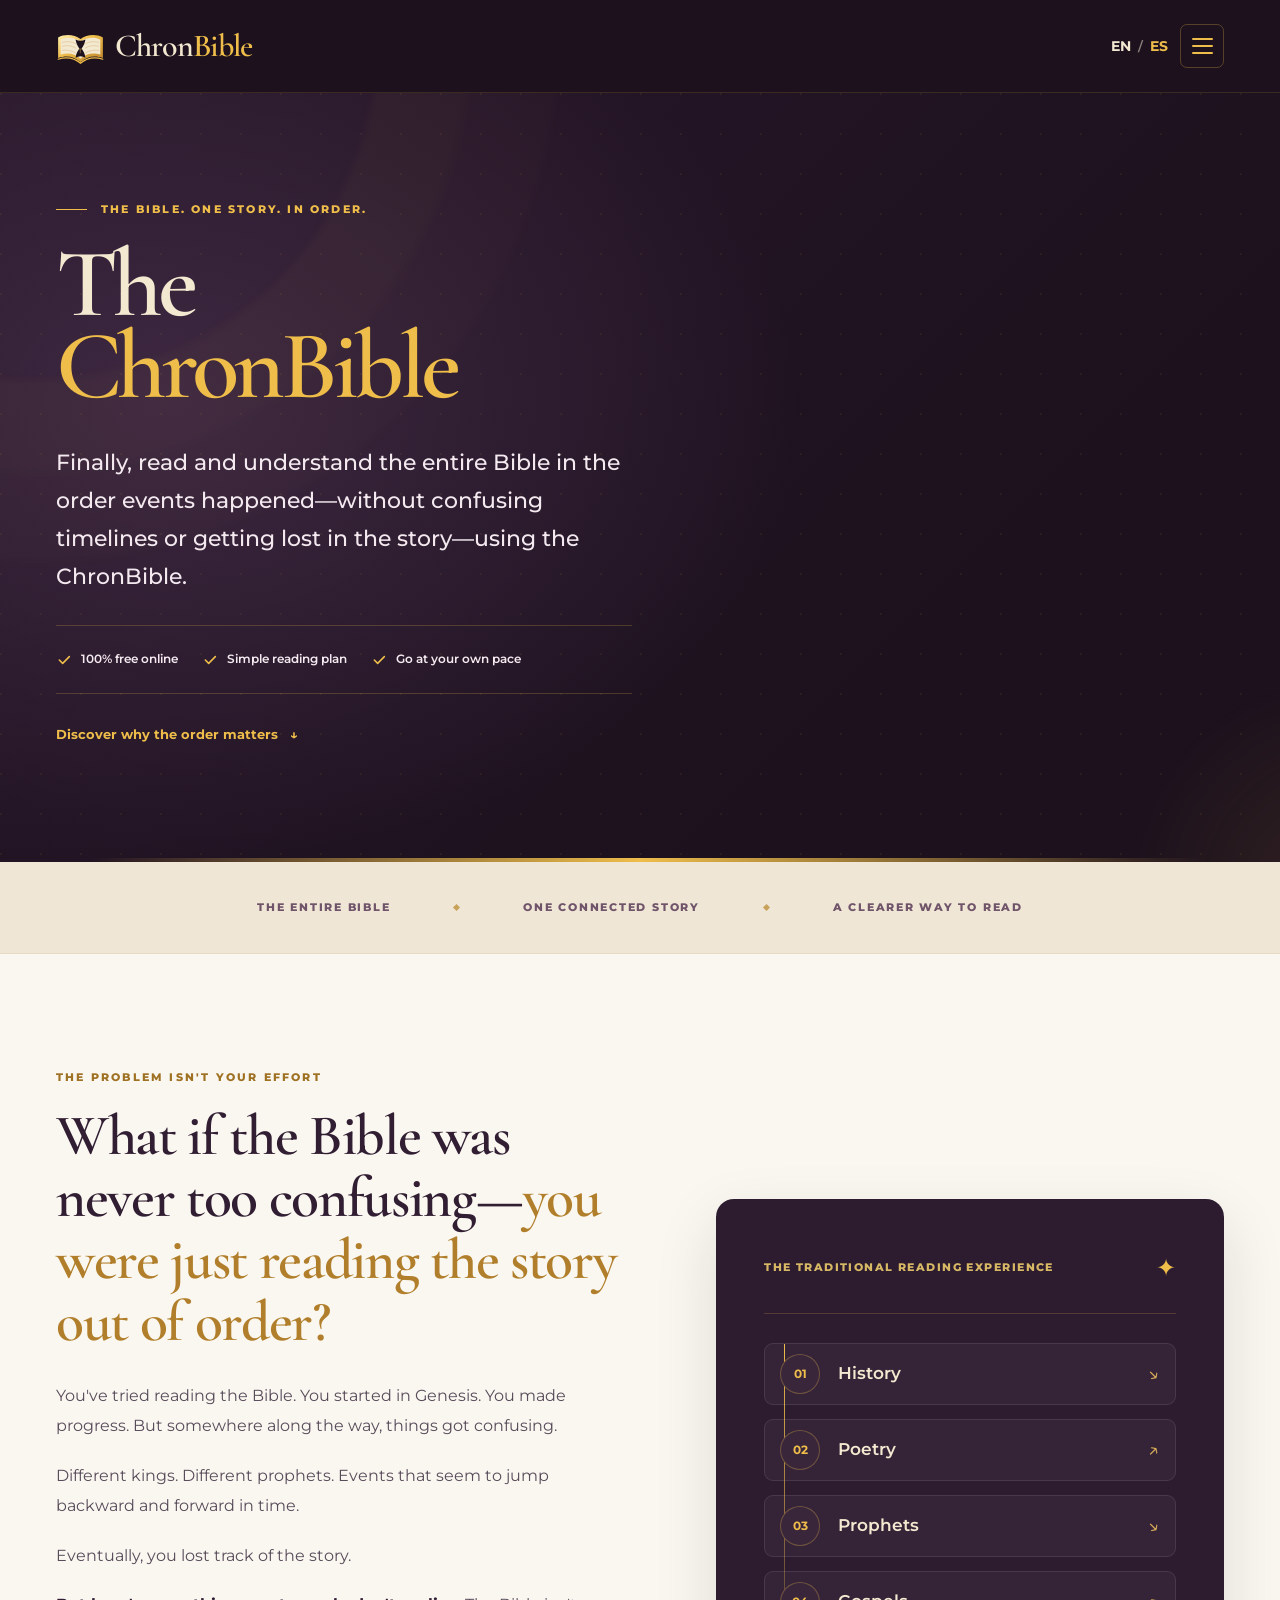
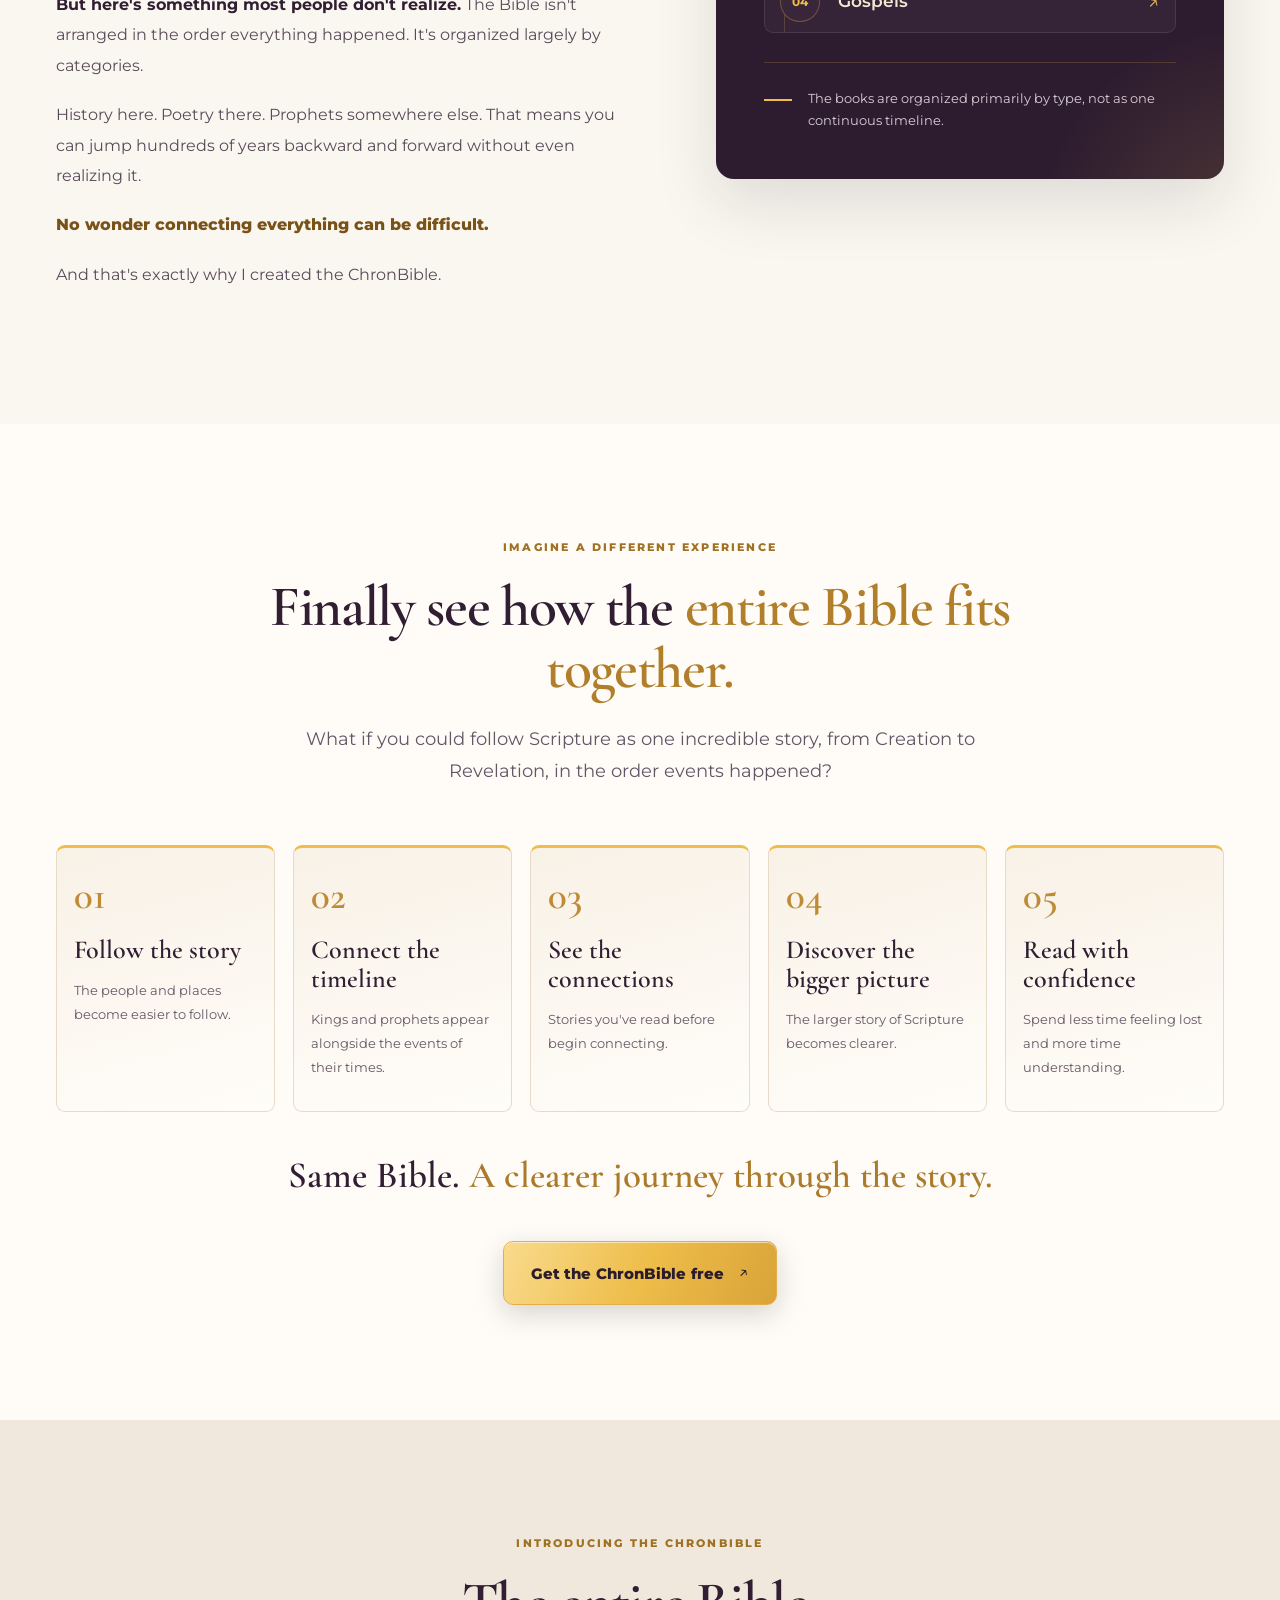
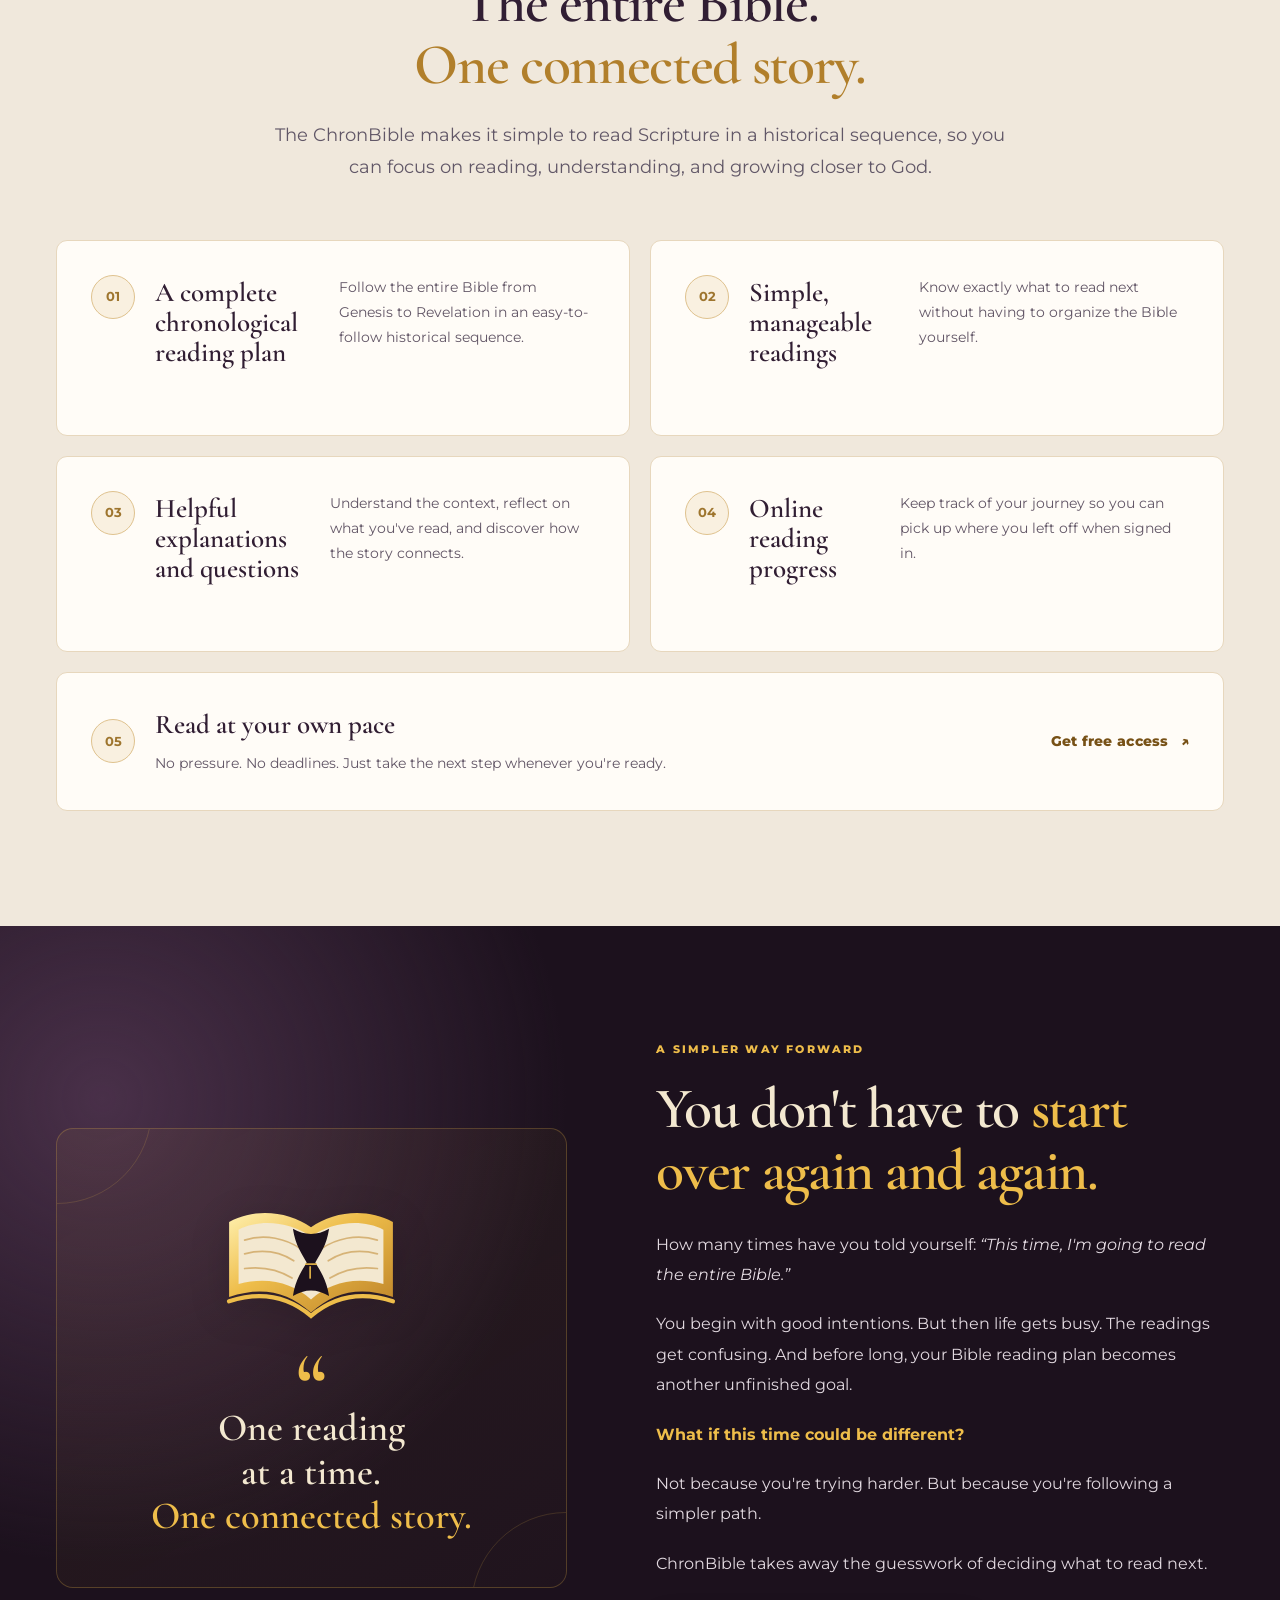
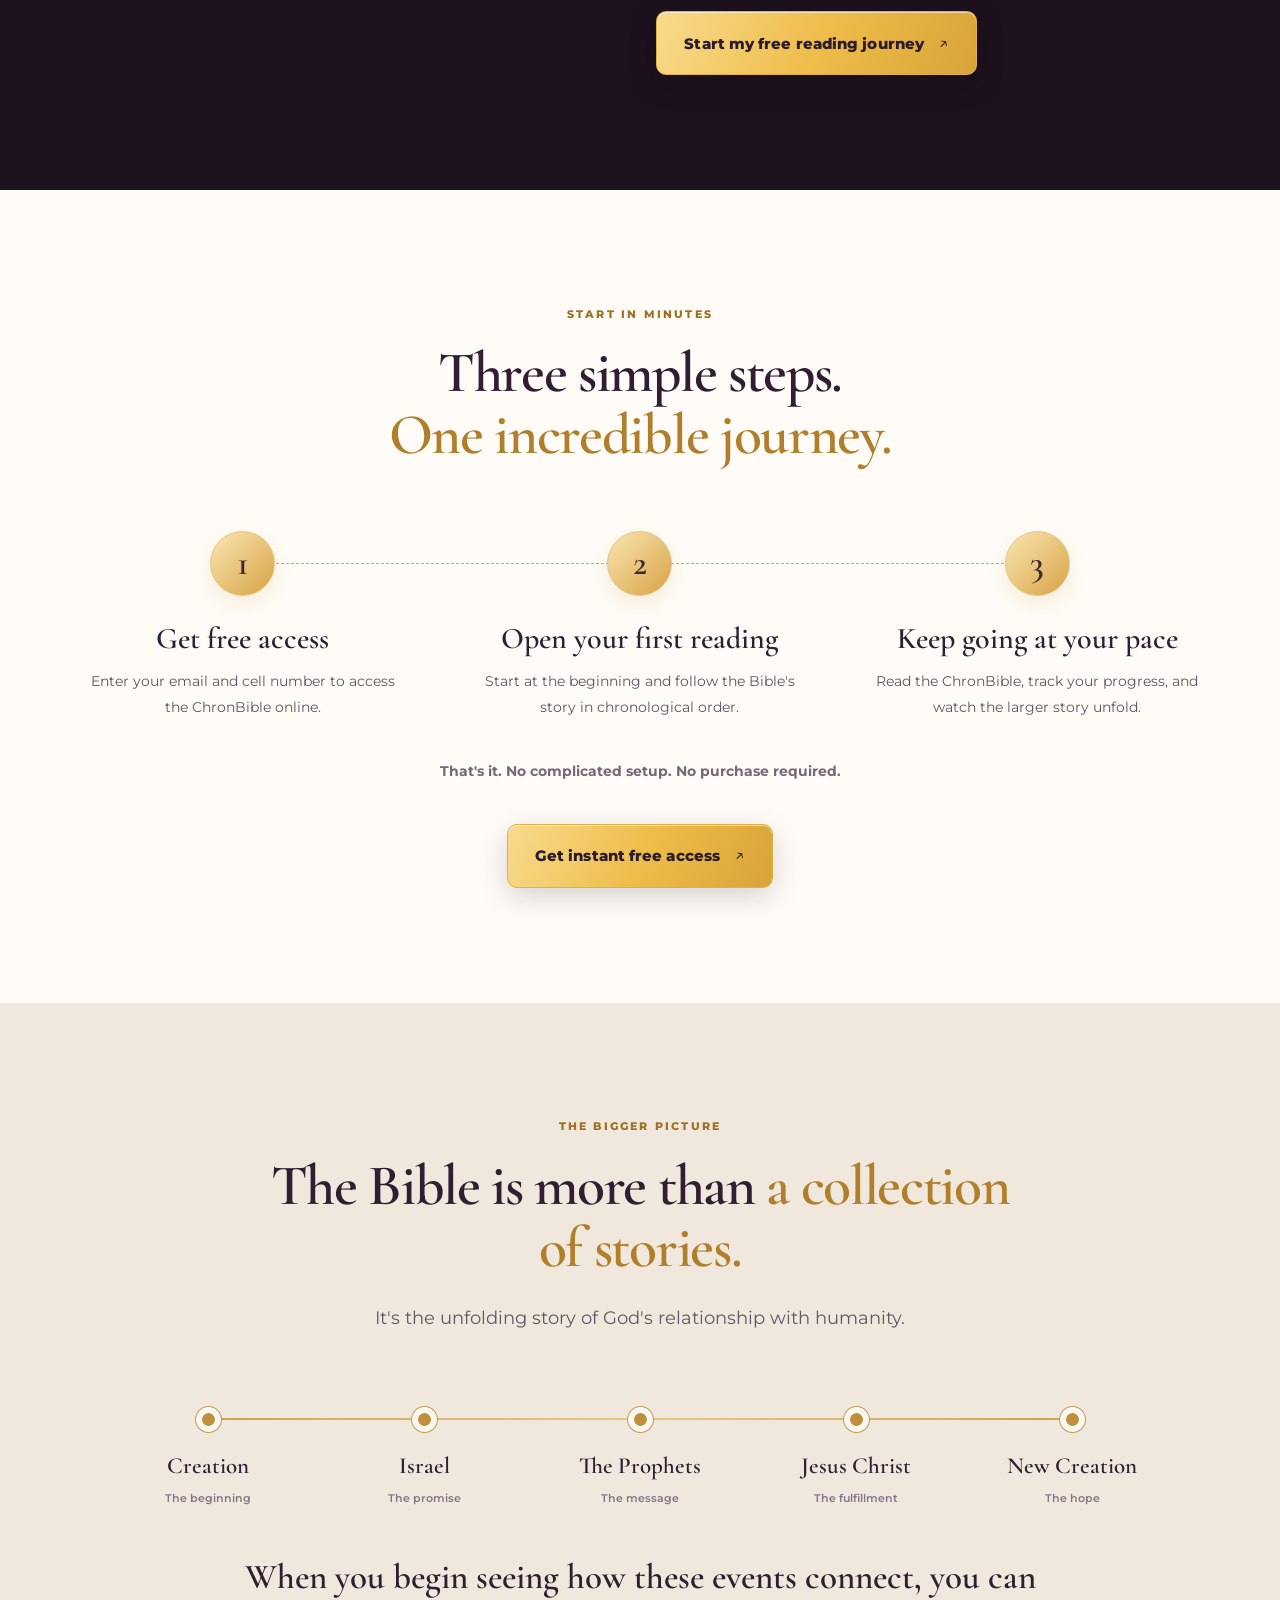
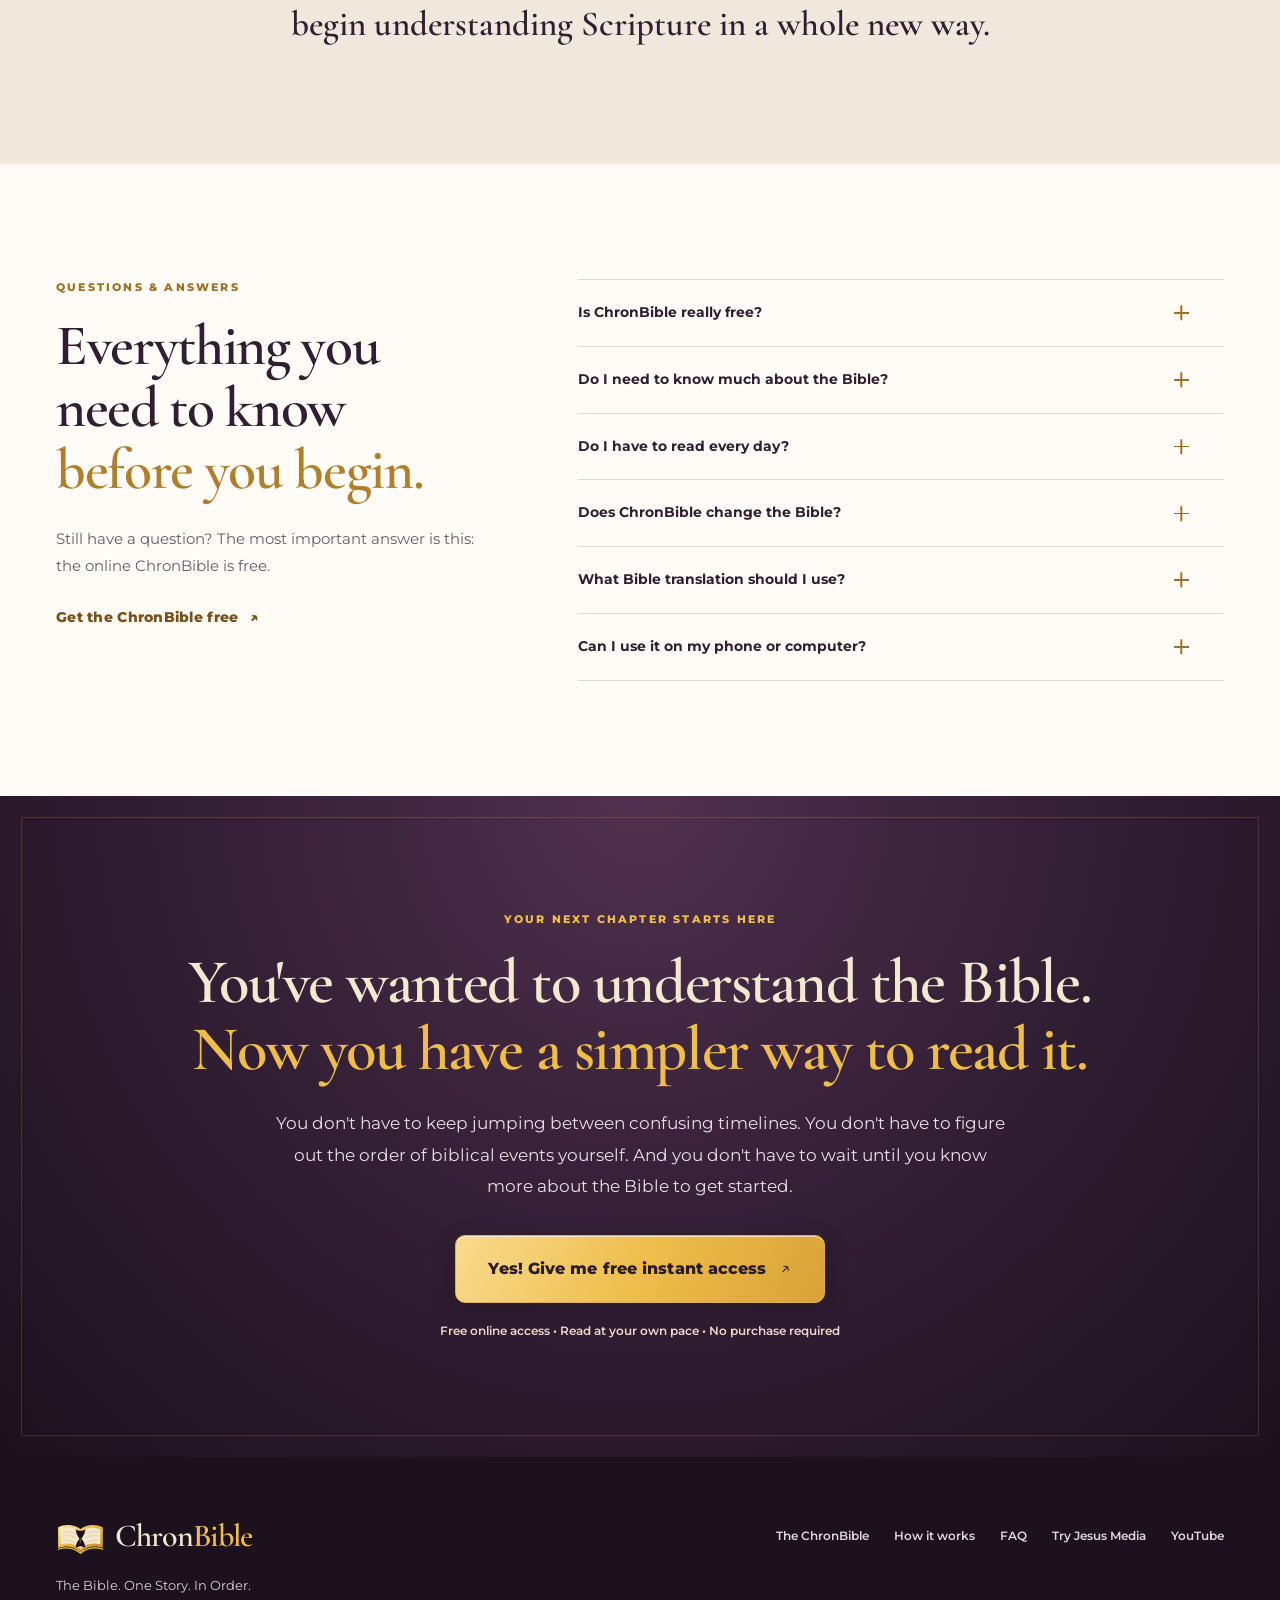
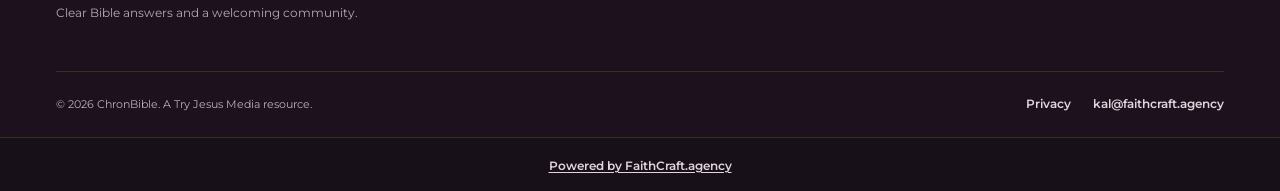
==== commit f30bf343: "Standardize ChronBible footer and add FaithCraft credit" ====
--- a/index.html
+++ b/index.html
@@ -16,7 +16,7 @@
   <link rel="preconnect" href="https://fonts.googleapis.com">
   <link rel="preconnect" href="https://fonts.gstatic.com" crossorigin>
   <link href="https://fonts.googleapis.com/css2?family=Cormorant+Garamond:wght@500;600;700&family=Montserrat:wght@400;500;600;700;800&display=swap" rel="stylesheet">
-  <link rel="stylesheet" href="/styles.css?v=20261124-language-menu">
+  <link rel="stylesheet" href="/styles.css?v=20261125-footer">
   <script defer src="/script.js?v=20261124-language-menu"></script>
 </head>
 <body>
@@ -341,16 +341,20 @@
         <a href="#how">How it works</a>
         <a href="#faq">FAQ</a>
         <a href="https://tryjesusmedia.com/" target="_blank" rel="noopener noreferrer">Try Jesus Media</a>
+        <a href="https://youtube.com/@tryjesusmedia2?si=nIxpcNT0JkY1kD4D" target="_blank" rel="noopener noreferrer">YouTube</a>
       </div>
     </div>
     <div class="container footer-bottom">
       <p>© <span id="year">2026</span> ChronBible. A Try Jesus Media resource.</p>
       <div>
         <a href="https://tryjesusmedia.com/privacy" target="_blank" rel="noopener noreferrer">Privacy</a>
-        <a href="mailto:info@tryjesusmedia.com">Contact</a>
+        <a href="mailto:kal@faithcraft.agency">kal@faithcraft.agency</a>
       </div>
     </div>
   </footer>
+  <div class="site-credit">
+    <a href="https://faithcraft.agency/">Powered by FaithCraft.agency</a>
+  </div>
   <script
     data-omnisend-loader="true"
     type="text/javascript"
--- a/styles.css
+++ b/styles.css
@@ -212,7 +212,11 @@
 .footer-links a:hover,.footer-bottom a:hover{color:var(--gold)}
 .footer-bottom{display:flex;align-items:center;justify-content:space-between;gap:20px;padding:22px 0;border-top:1px solid rgba(238,189,74,.16)}
 .footer-bottom p{font-size:11px;color:#BDAFBC;margin:0}
-.footer-bottom div{display:flex;gap:22px}
+.footer-bottom div{display:flex;flex-wrap:wrap;gap:10px 22px;min-width:0}
+.footer-bottom a{overflow-wrap:anywhere}
+.site-credit{background:#171018;color:var(--ivory);border-top:1px solid rgba(238,189,74,.16);padding:13px 17px;text-align:center}
+.site-credit a{color:#E1D4DC;font-size:12px;font-weight:600;text-decoration:underline;text-underline-offset:.2em}
+.site-credit a:hover,.site-credit a:focus-visible,.site-footer a:focus-visible{color:var(--gold)}
 
 @media (max-width:1100px){
   .header-inner{gap:15px}
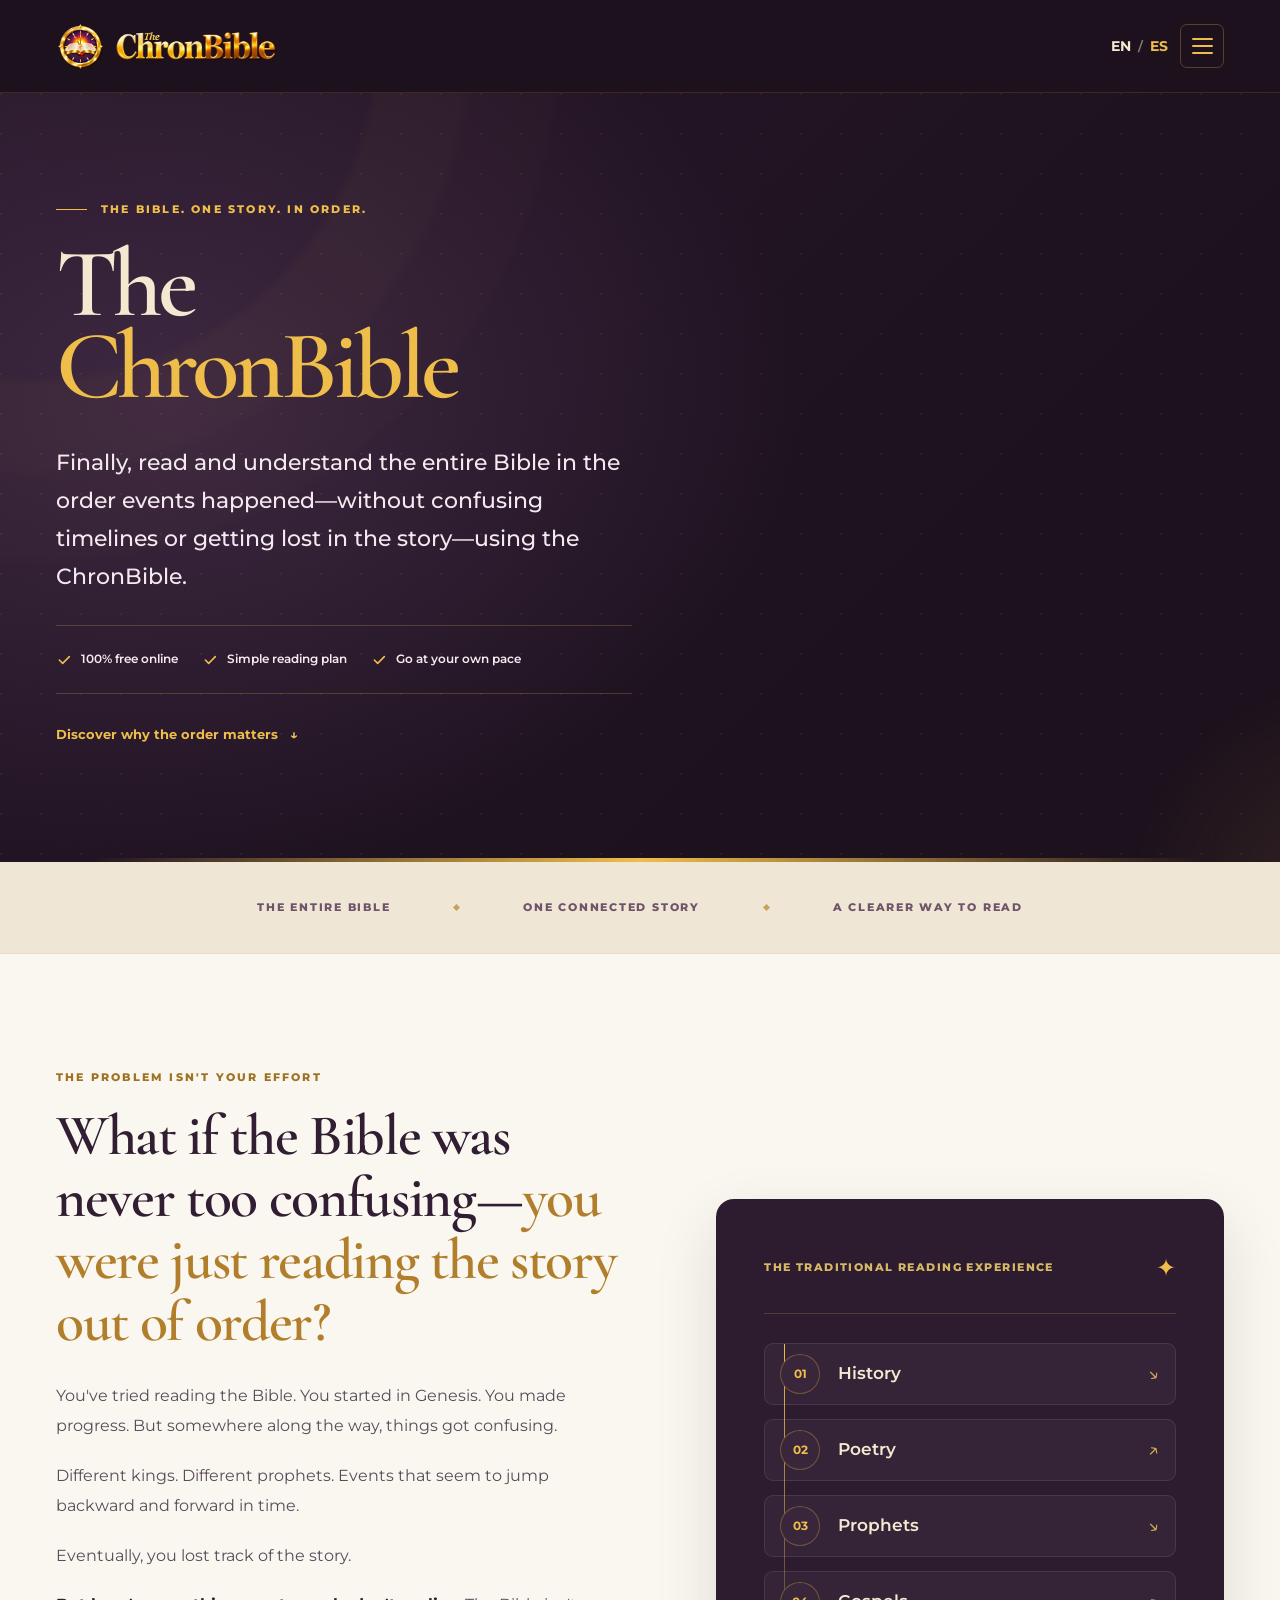
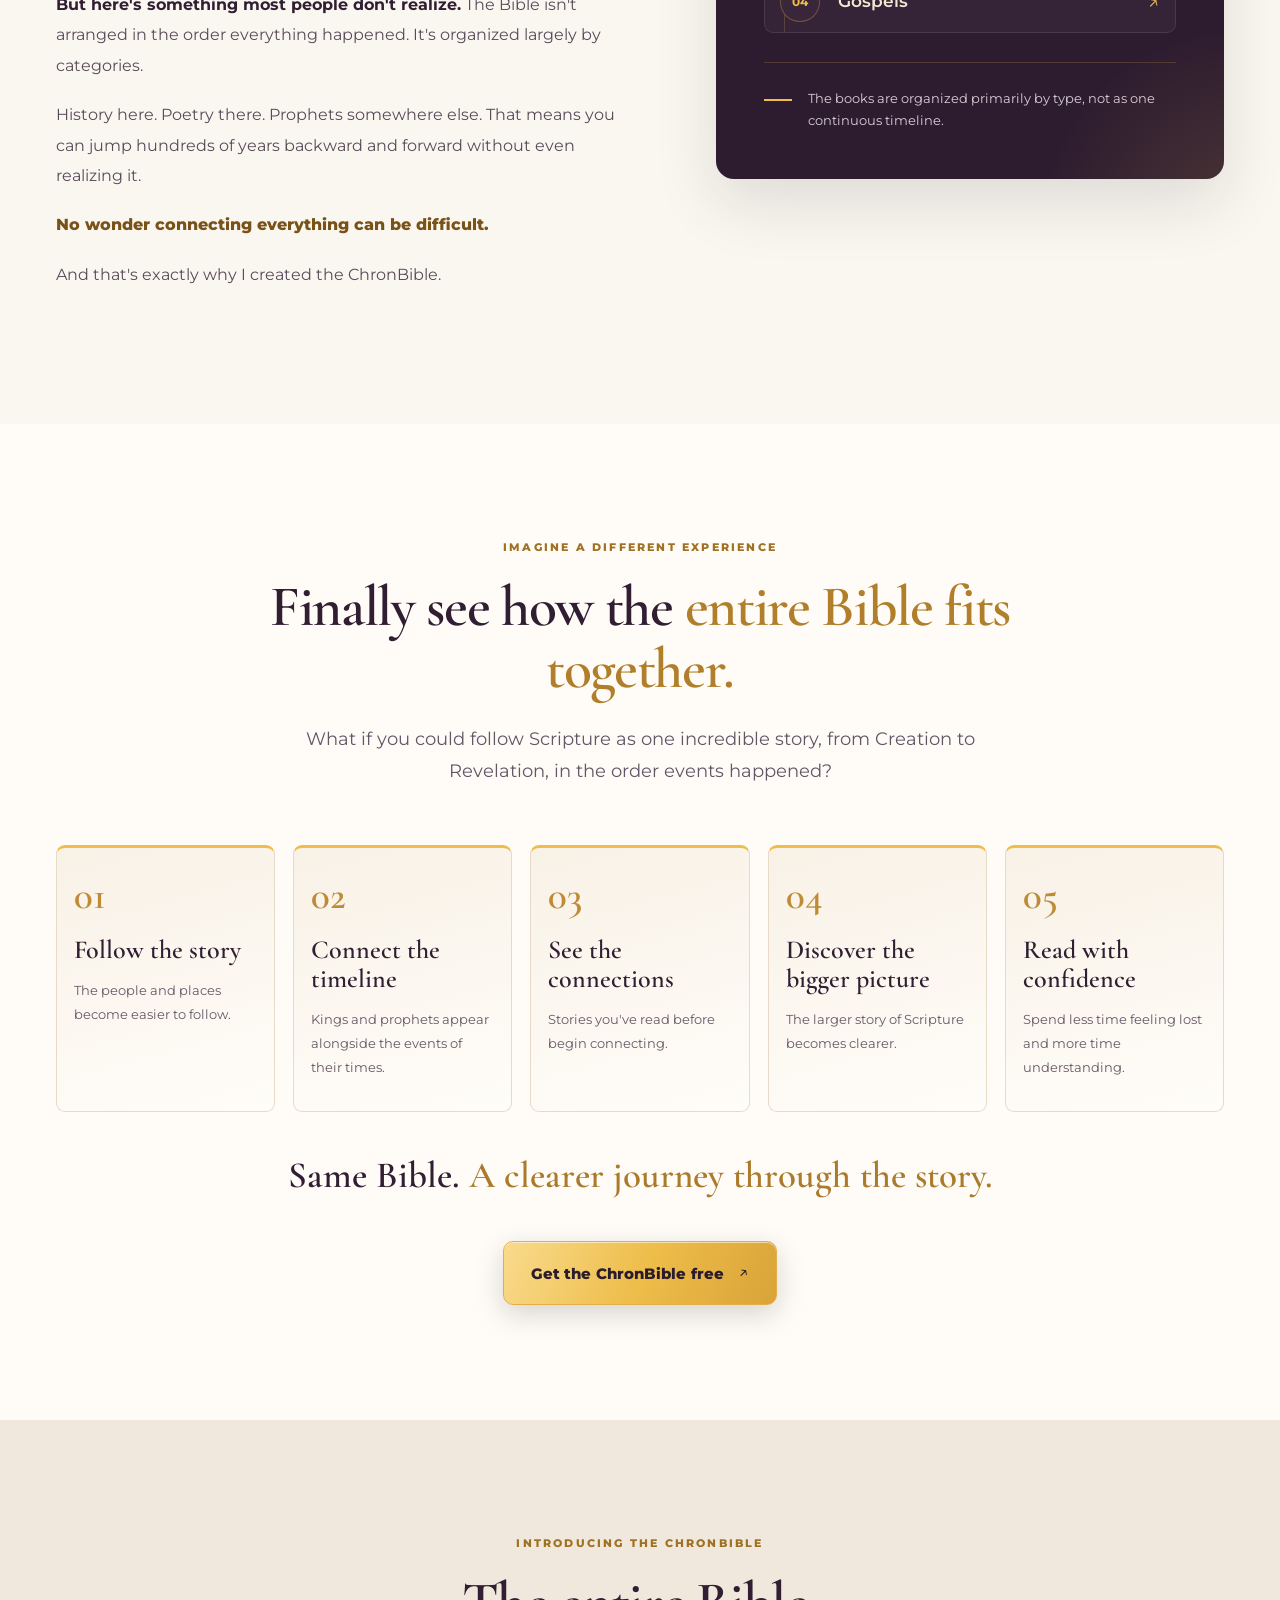
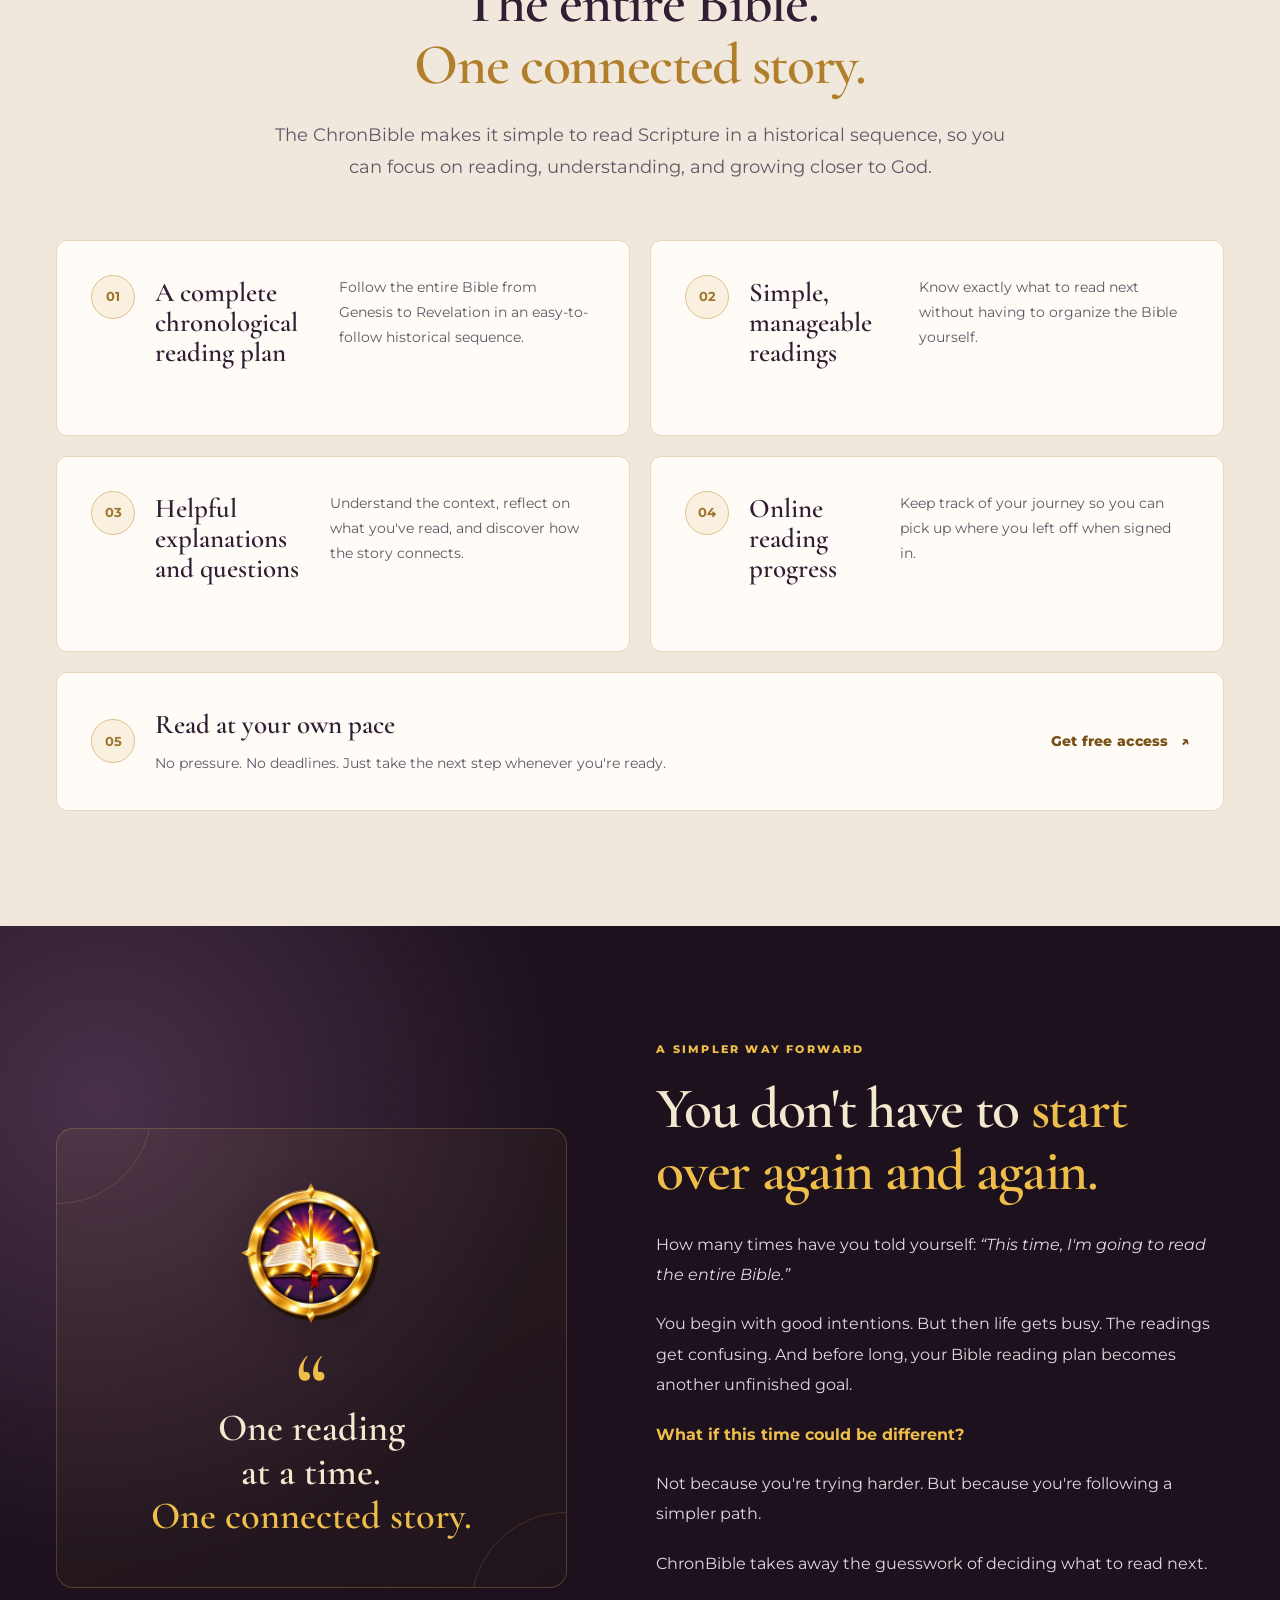
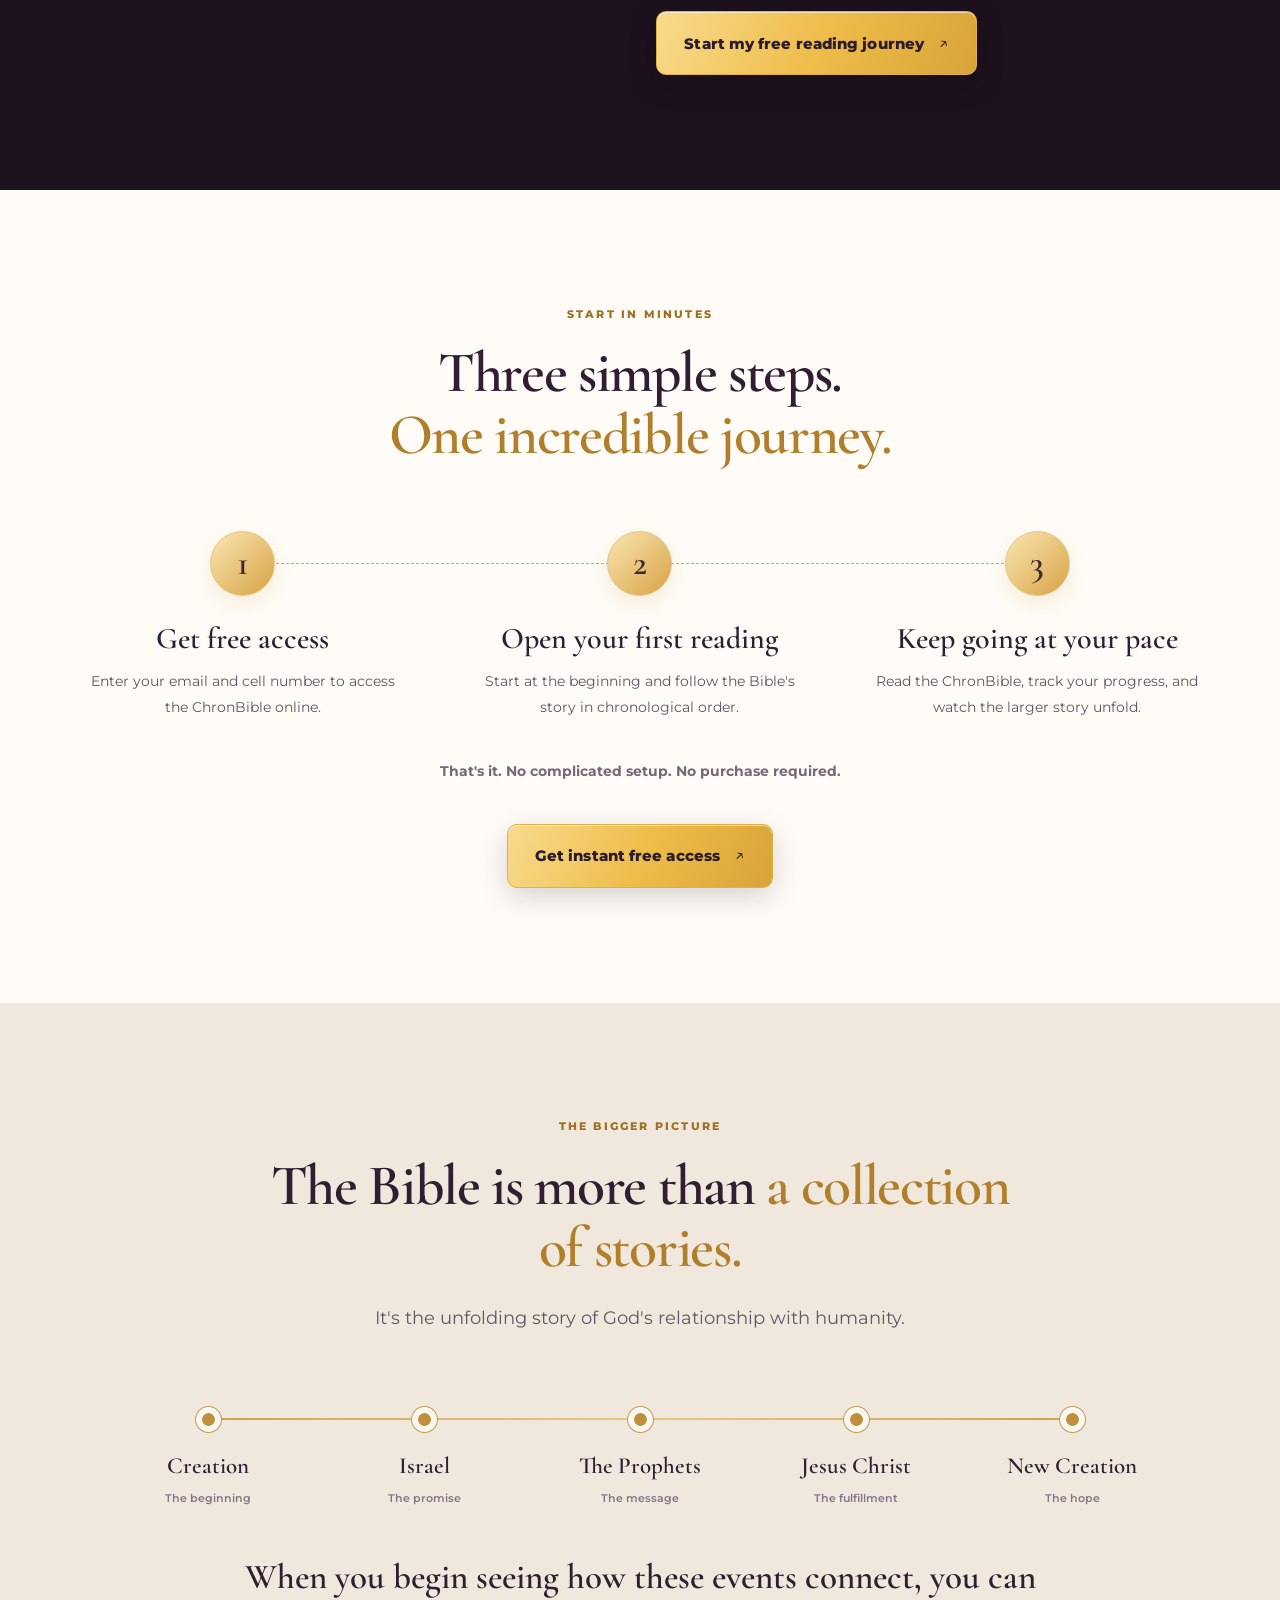
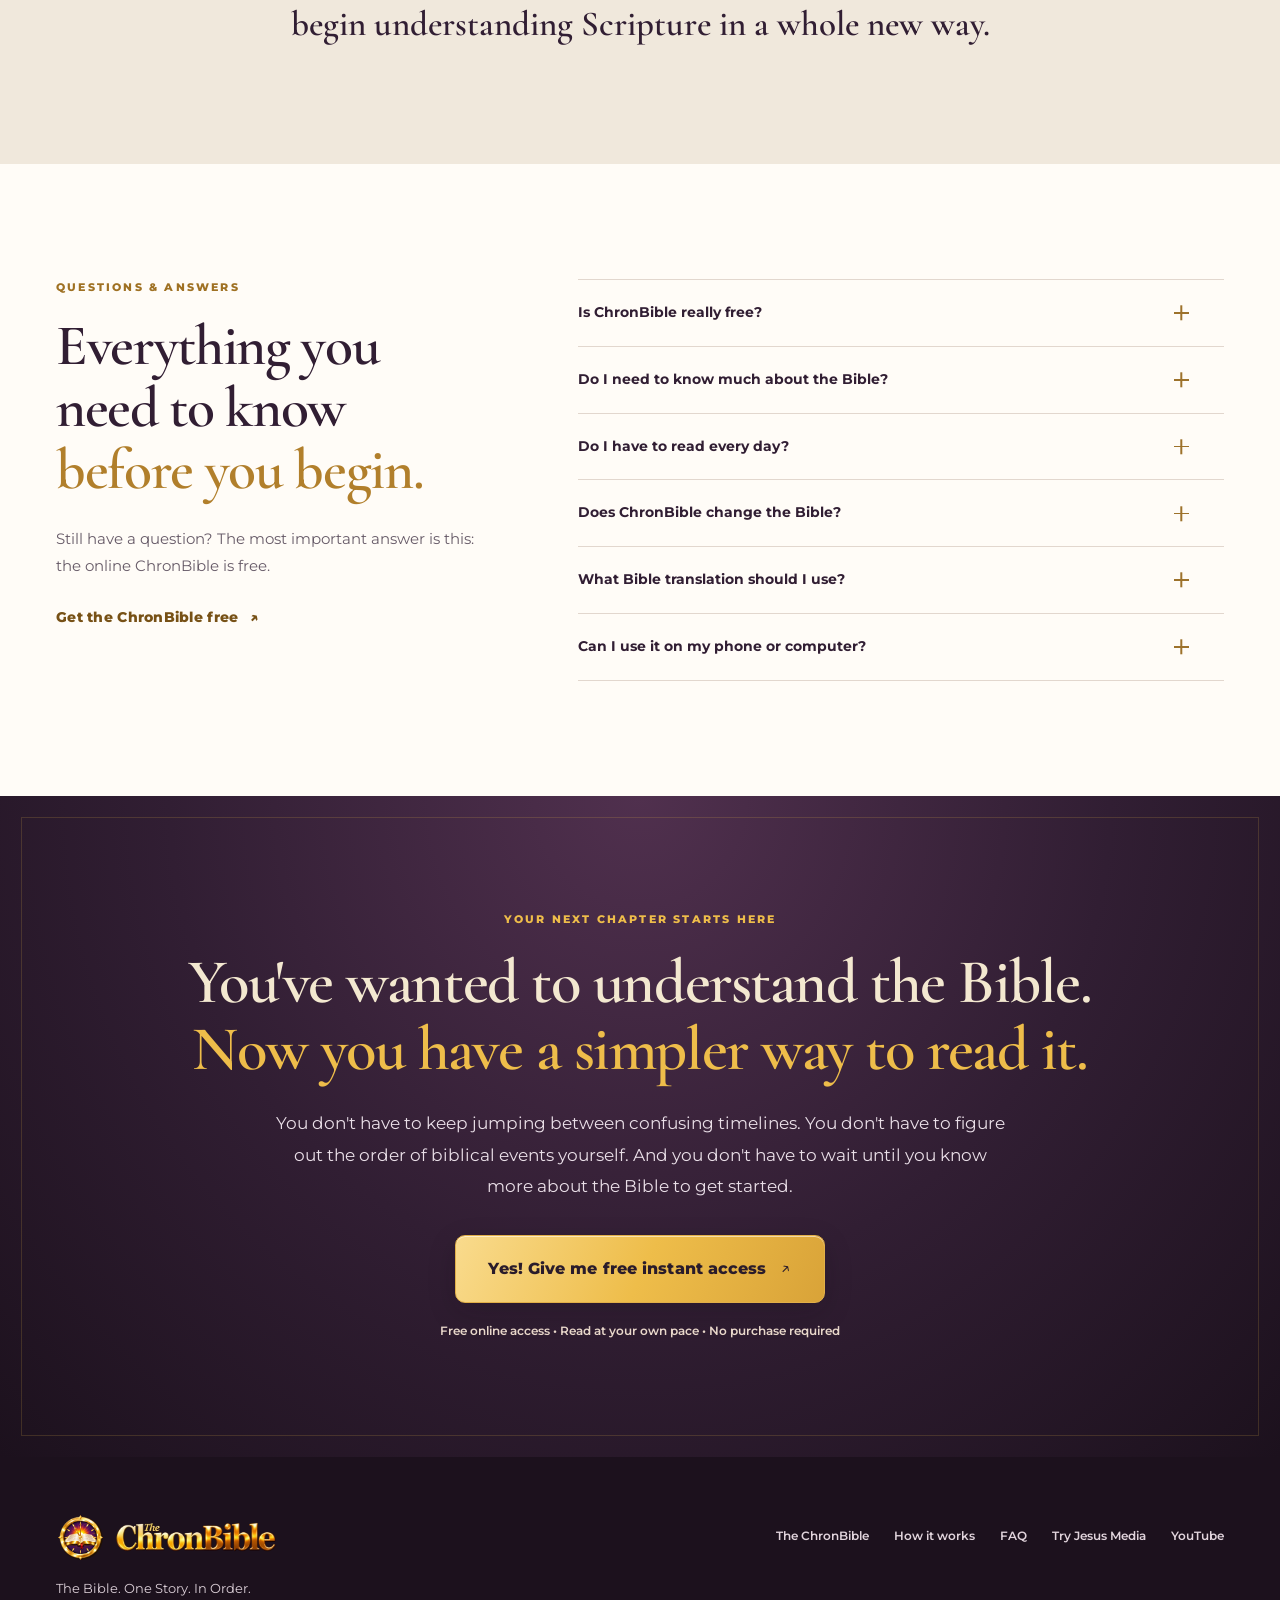
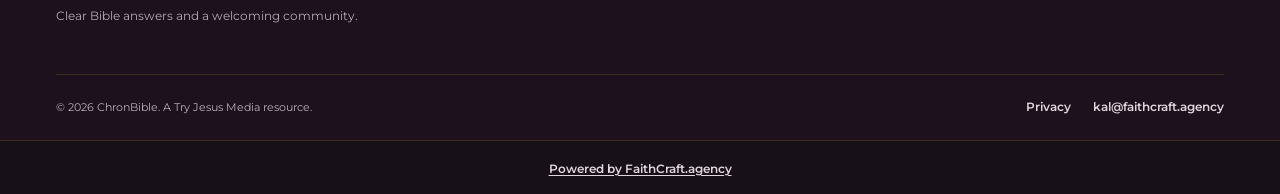
==== commit dd2fed6f: "Use supplied ChronBible clock and gold wordmark" ====
--- a/index.html
+++ b/index.html
@@ -12,41 +12,21 @@
   <title>The ChronBible | Read the Bible in the Order It Happened</title>
   <link rel="alternate" hreflang="en" href="/">
   <link rel="alternate" hreflang="es" href="/es/">
-  <link rel="icon" type="image/svg+xml" href="/favicon.svg">
+  <link rel="icon" type="image/png" sizes="48x48" href="/assets/chronbible-icon.png">
   <link rel="preconnect" href="https://fonts.googleapis.com">
   <link rel="preconnect" href="https://fonts.gstatic.com" crossorigin>
   <link href="https://fonts.googleapis.com/css2?family=Cormorant+Garamond:wght@500;600;700&family=Montserrat:wght@400;500;600;700;800&display=swap" rel="stylesheet">
-  <link rel="stylesheet" href="/styles.css?v=20261125-footer">
+  <link rel="stylesheet" href="/styles.css?v=20261127-logo">
   <script defer src="/script.js?v=20261124-language-menu"></script>
 </head>
 <body>
   <a class="skip-link" href="#main">Skip to content</a>
 
-  <!-- Shared emblem. The gold Bible contains an hourglass in plum negative space. -->
-  <svg class="svg-sprite" aria-hidden="true" xmlns="http://www.w3.org/2000/svg">
-    <defs>
-      <linearGradient id="cb-gold" x1="0" y1="0" x2="1" y2="1">
-        <stop offset="0" stop-color="#fff0ae"/>
-        <stop offset=".42" stop-color="#EEBD4A"/>
-        <stop offset="1" stop-color="#bd8328"/>
-      </linearGradient>
-      <symbol id="chronbible-mark" viewBox="0 0 208 174">
-        <path d="M104 57C78 39 40 34 9 51v87c38-13 68-6 95 18 27-24 57-31 95-18V51c-31-17-69-12-95 6Z" fill="url(#cb-gold)"/>
-        <path d="M104 68C80 51 45 47 20 60v63c34-9 63-1 84 18 21-19 50-27 84-18V60c-25-13-60-9-84 8Z" fill="#F3E8D0"/>
-        <path d="M27 72c24-8 49-1 65 10M27 88c23-6 43-1 57 8M27 105c23-3 42 3 55 11M181 72c-24-8-49-1-65 10M181 88c-23-6-43-1-57 8M181 105c-23-3-42 3-55 11" fill="none" stroke="#bd8328" stroke-width="2" stroke-linecap="round" opacity=".52"/>
-        <!-- The hourglass is intentionally cut out of the pages, not drawn as a second object. -->
-        <path d="M83 59Q104 71 125 59C122 79 114 89 109 98c5 9 13 19 16 39q-21-13-42 0c3-20 11-30 16-39-5-9-13-19-16-39Z" fill="#1C111D"/>
-        <path d="M98 100h12M103 103v13" stroke="#EEBD4A" stroke-linecap="round" stroke-width="2" opacity=".9"/>
-        <path d="M9 143c37-12 68-6 95 17 27-23 58-29 95-17" fill="none" stroke="#EEBD4A" stroke-width="5" stroke-linecap="round"/>
-      </symbol>
-    </defs>
-  </svg>
-
   <header class="site-header" id="top">
     <div class="container header-inner">
       <a class="brand" href="#top" aria-label="ChronBible, back to top">
-        <svg class="brand-mark" aria-hidden="true"><use href="#chronbible-mark"></use></svg>
-        <span class="brand-name">Chron<span>Bible</span></span>
+        <img class="brand-mark" src="/assets/chronbible-emblem.webp" width="320" height="320" alt="">
+        <img class="brand-wordmark" src="/assets/chronbible-wordmark.webp" width="480" height="87" alt="The ChronBible">
       </a>
       <div class="header-controls">
         <nav class="language-switch" aria-label="Language">
@@ -213,7 +193,7 @@
     <section class="section fresh-start-section" aria-labelledby="fresh-start-title">
       <div class="container fresh-start-grid">
         <div class="fresh-start-quote" aria-hidden="true">
-          <svg class="large-mark"><use href="#chronbible-mark"></use></svg>
+          <img class="large-mark" src="/assets/chronbible-emblem.webp" width="320" height="320" alt="" loading="lazy">
           <div class="book-quote">
             <span>“</span>
             <p>One reading<br>at a time.<br><em>One connected story.</em></p>
@@ -330,8 +310,8 @@
     <div class="container footer-top">
       <div class="footer-brand">
         <a class="brand" href="#top">
-          <svg class="brand-mark" aria-hidden="true"><use href="#chronbible-mark"></use></svg>
-          <span class="brand-name">Chron<span>Bible</span></span>
+          <img class="brand-mark" src="/assets/chronbible-emblem.webp" width="320" height="320" alt="">
+          <img class="brand-wordmark" src="/assets/chronbible-wordmark.webp" width="480" height="87" alt="The ChronBible">
         </a>
         <p>The Bible. One Story. In Order.</p>
         <p class="footer-muted">Clear Bible answers and a welcoming community.</p>
--- a/styles.css
+++ b/styles.css
@@ -16,7 +16,6 @@
 :focus-visible{outline:3px solid var(--gold);outline-offset:4px}
 ::selection{background:var(--gold);color:var(--midnight)}
 .container{width:min(1168px,calc(100% - 48px));margin-inline:auto}
-.svg-sprite{position:absolute;top:0;left:0;width:0;height:0;overflow:hidden}
 .skip-link{position:fixed;z-index:1000;top:-80px;left:16px;background:#fff;color:var(--plum);padding:10px 16px;border-radius:8px}
 .skip-link:focus{top:16px}
 h1,h2,h3,p{margin-top:0}
@@ -45,9 +44,8 @@
 .site-header{position:relative;z-index:30;background:var(--midnight);border-bottom:1px solid rgba(238,189,74,.14)}
 .header-inner{display:flex;align-items:center;gap:30px;min-height:92px}
 .brand{display:inline-flex;align-items:center;gap:10px;white-space:nowrap;flex-shrink:0}
-.brand-mark{width:49px;height:46px;overflow:visible;flex-shrink:0}
-.brand-name{font:600 32px/1 var(--heading);letter-spacing:-.034em;color:var(--ivory)}
-.brand-name span{color:var(--gold)}
+.brand-mark{width:49px;height:49px;object-fit:contain;flex-shrink:0}
+.brand-wordmark{display:block;width:162px;height:auto;flex-shrink:0}
 
 /* Hero */
 .hero{position:relative;isolation:isolate;overflow:hidden;background:radial-gradient(ellipse 65% 80% at 13% 40%,#3d2841 0%,transparent 76%),linear-gradient(135deg,#28172a 0%,#1C111D 73%);color:var(--ivory);padding:clamp(64px,7.5vw,112px) 0 clamp(75px,8vw,114px)}
@@ -145,7 +143,7 @@
 .fresh-start-quote::before,.fresh-start-quote::after{content:"";position:absolute;width:190px;height:190px;border:1px solid rgba(238,189,74,.16);border-radius:50%}
 .fresh-start-quote::before{top:-115px;left:-95px}
 .fresh-start-quote::after{bottom:-115px;right:-95px}
-.large-mark{height:150px;width:190px;margin-bottom:6px;filter:drop-shadow(0 9px 19px rgba(0,0,0,.14))}
+.large-mark{height:150px;width:190px;object-fit:contain;margin-bottom:6px;filter:drop-shadow(0 9px 19px rgba(0,0,0,.14))}
 .book-quote>span{display:block;font:600 88px/.5 var(--heading);color:var(--gold);margin-top:28px}
 .book-quote p{font:600 clamp(32px,3vw,45px)/1.15 var(--heading);margin:0}
 .book-quote em{font-style:normal;color:var(--gold)}
@@ -239,8 +237,8 @@
 @media (max-width:600px){
   .container{width:min(100% - 34px,1168px)}
   .section{padding:75px 0}
-  .brand-mark{width:41px;height:38px}
-  .brand-name{font-size:29px}
+  .brand-mark{width:41px;height:41px}
+  .brand-wordmark{width:148px}
   h2{font-size:clamp(38px,10vw,51px)}
   .section-centered>p:not(.section-label){font-size:16px}
   .section-label,.eyebrow,.signup-kicker{font-size:10px;letter-spacing:.16em}
@@ -313,6 +311,6 @@
 @media(max-width:400px){
   .header-inner{gap:8px}
   .site-header .brand{gap:6px}
-  .site-header .brand-mark{width:30px;height:32px}
-  .site-header .brand-name{font-size:25px}
-}
+  .site-header .brand-mark{width:32px;height:32px}
+  .site-header .brand-wordmark{width:126px}
+}
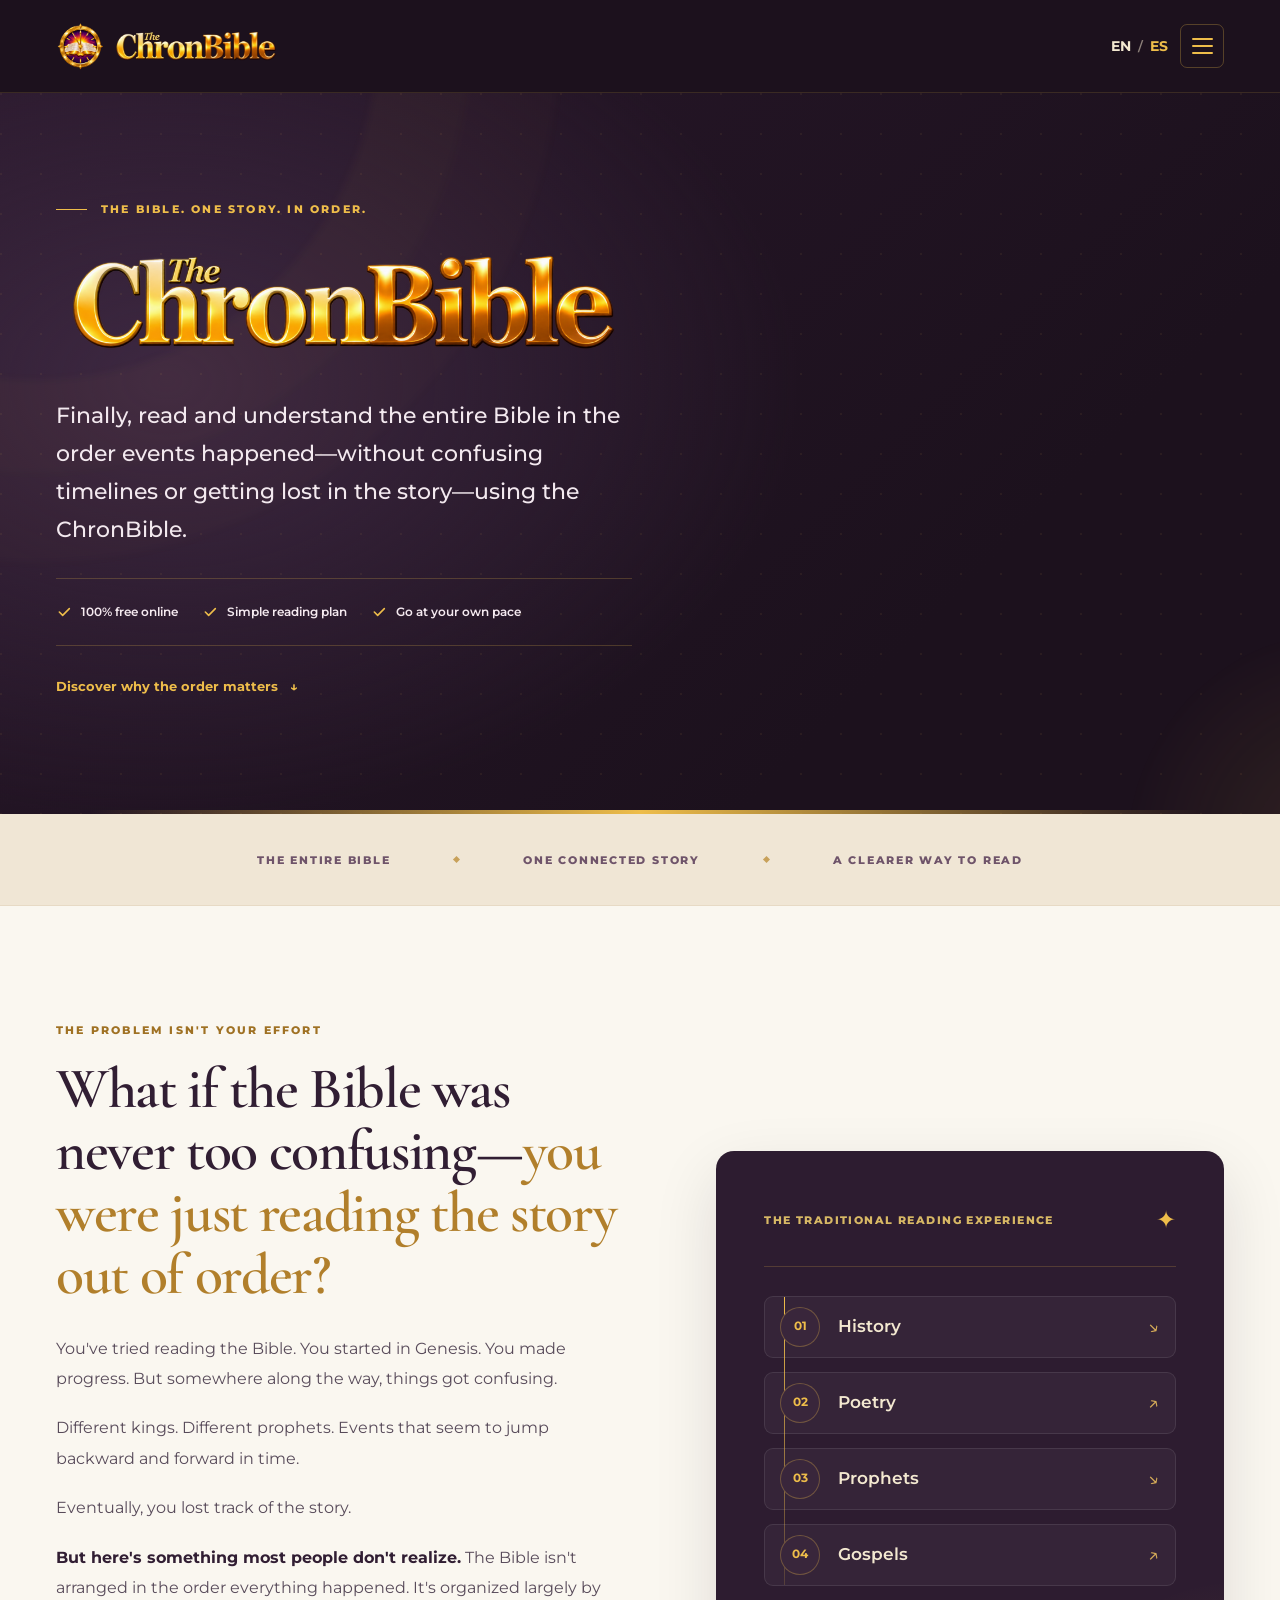
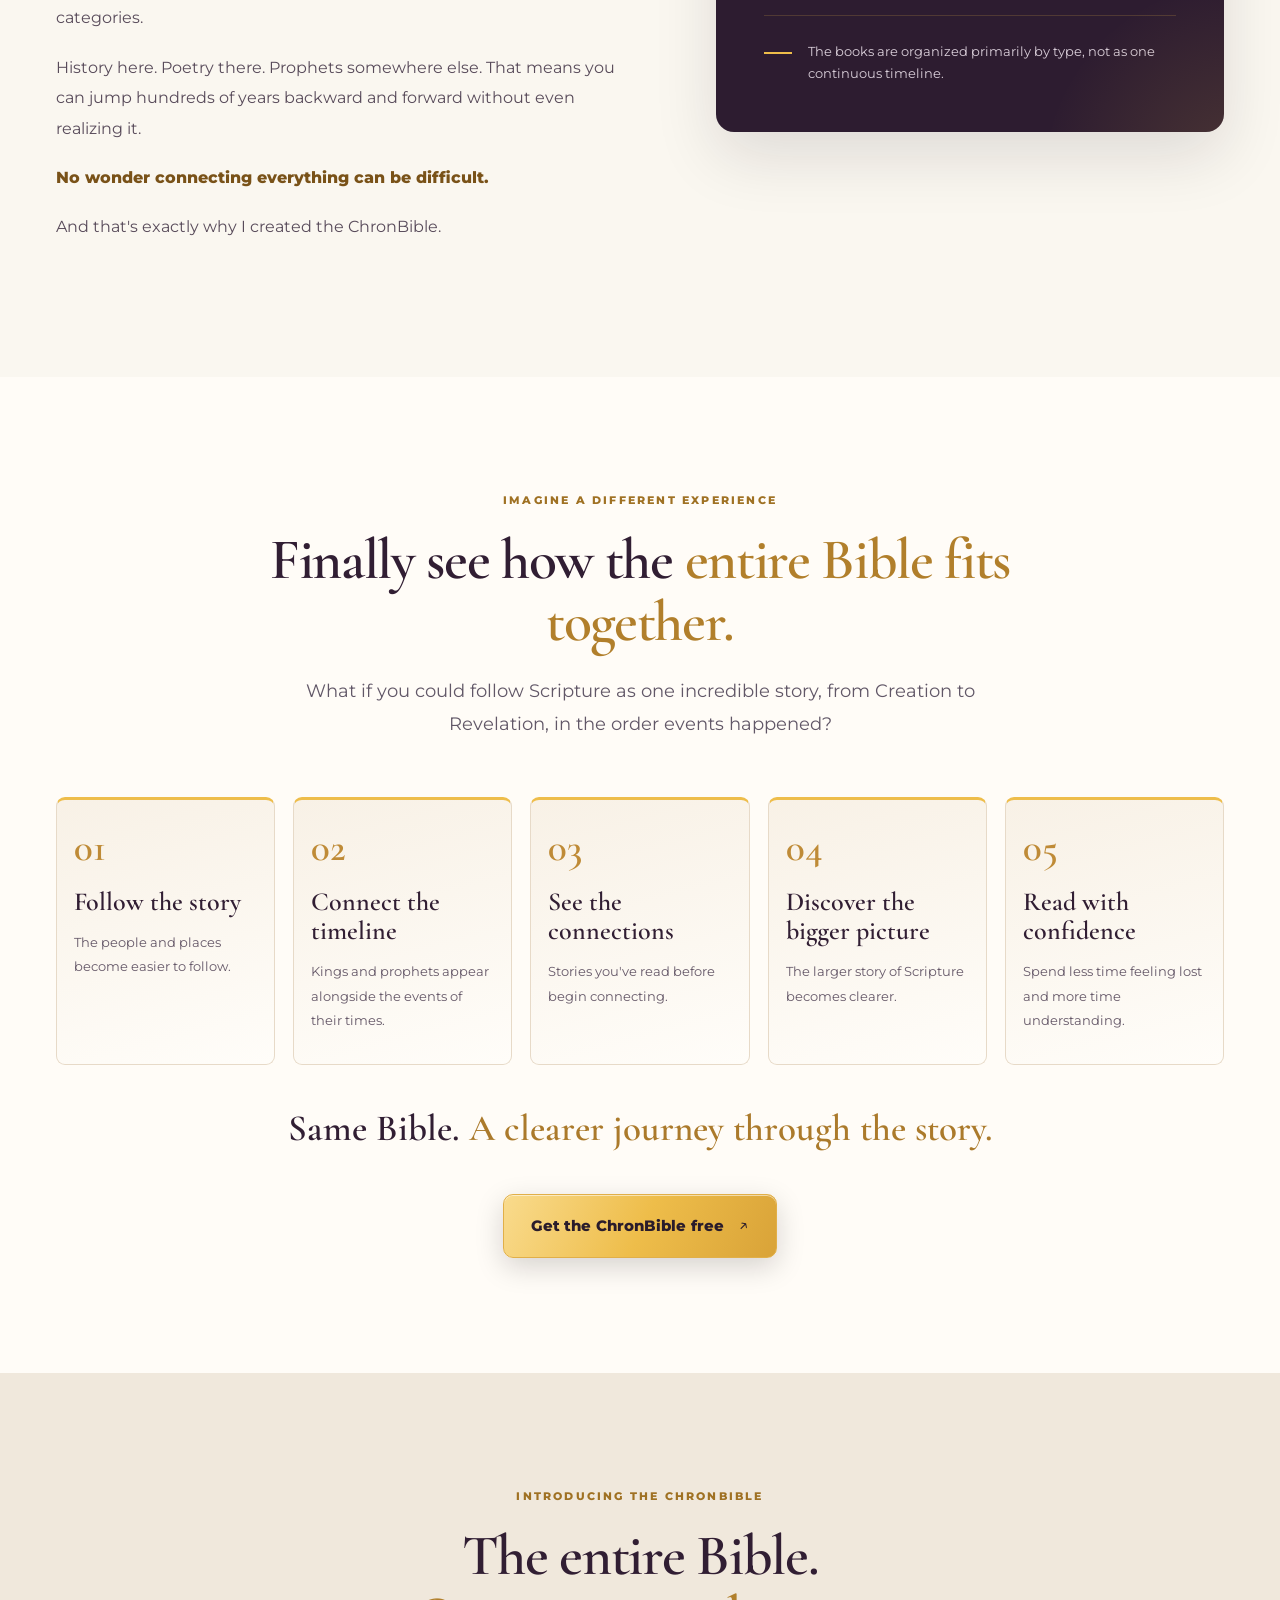
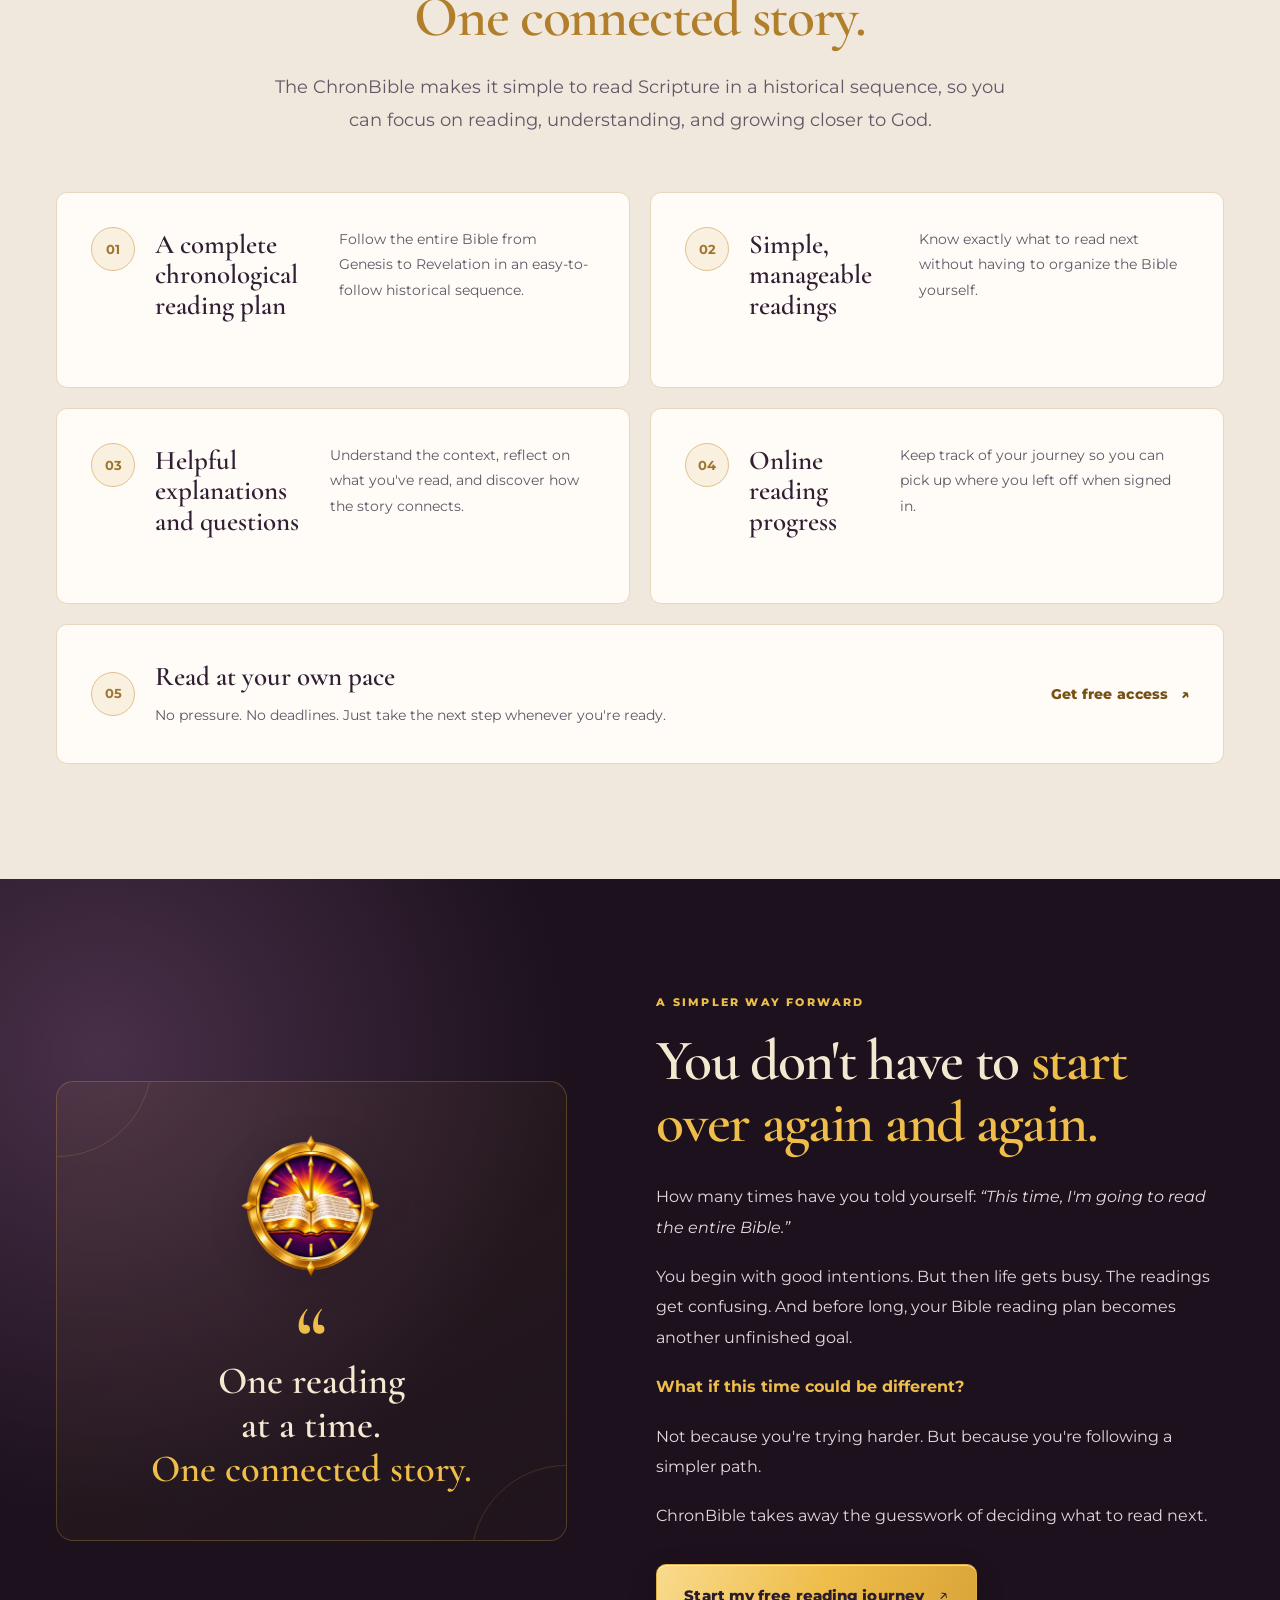
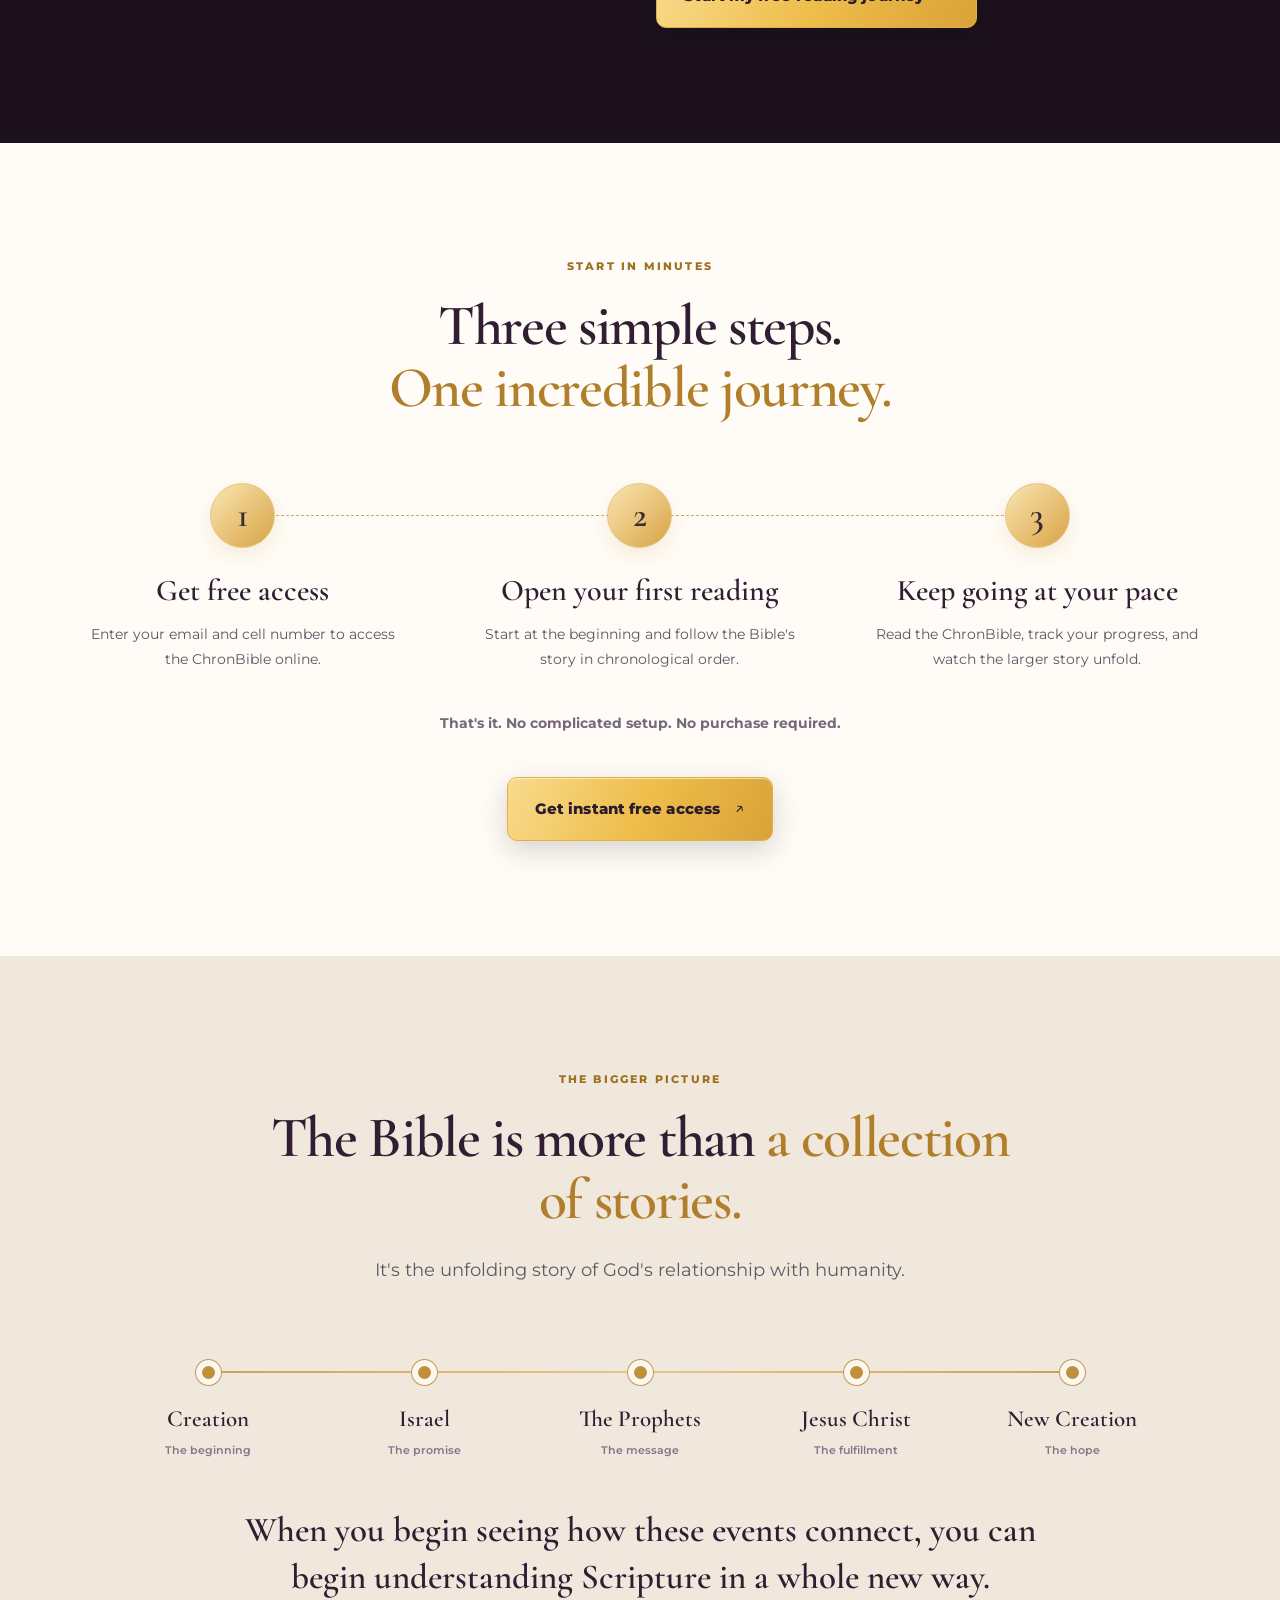
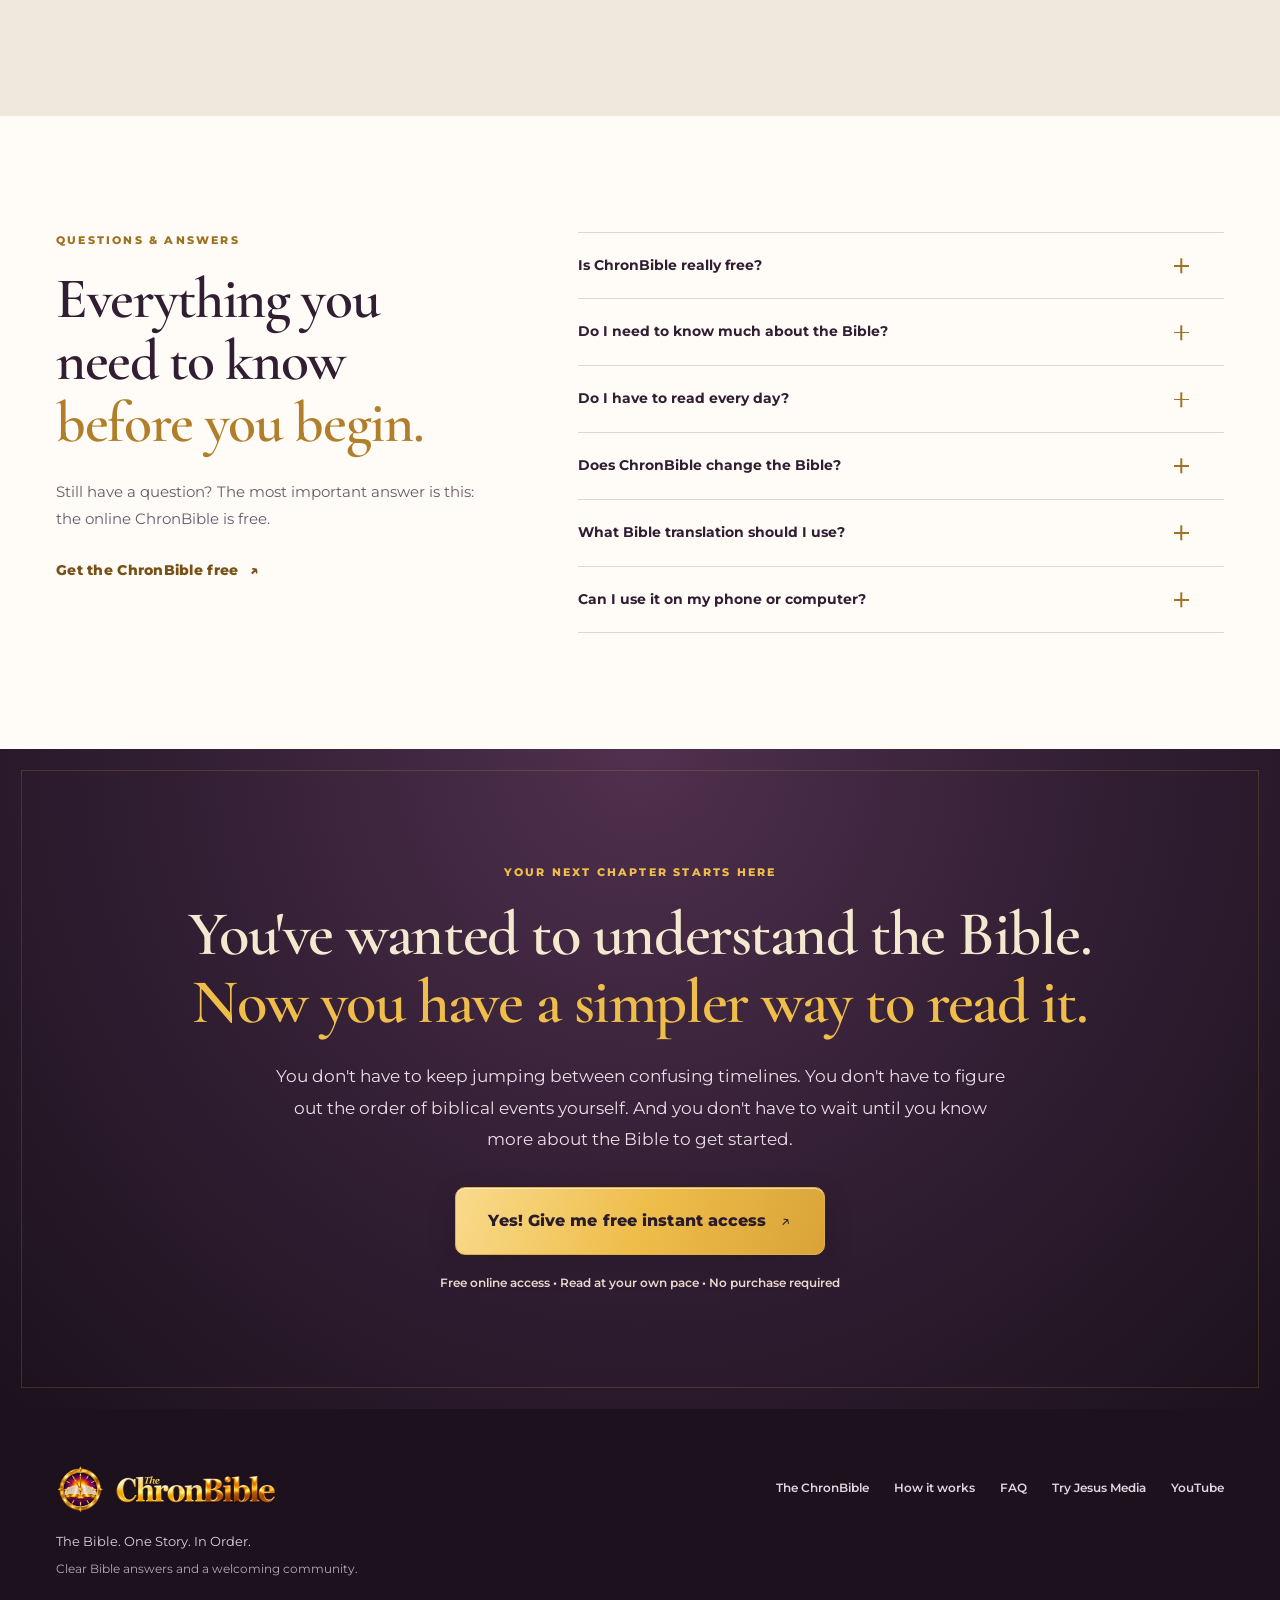
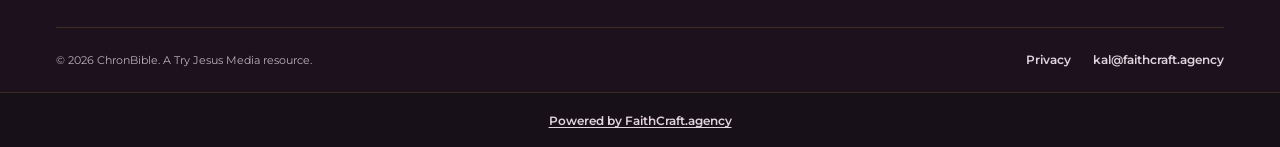
==== commit 89c3560e: "Update ChronBible emblem and use gold wordmark in hero" ====
--- a/index.html
+++ b/index.html
@@ -12,11 +12,11 @@
   <title>The ChronBible | Read the Bible in the Order It Happened</title>
   <link rel="alternate" hreflang="en" href="/">
   <link rel="alternate" hreflang="es" href="/es/">
-  <link rel="icon" type="image/png" sizes="48x48" href="/assets/chronbible-icon.png">
+  <link rel="icon" type="image/png" href="/assets/chronbible-emblem-20261127.png">
   <link rel="preconnect" href="https://fonts.googleapis.com">
   <link rel="preconnect" href="https://fonts.gstatic.com" crossorigin>
   <link href="https://fonts.googleapis.com/css2?family=Cormorant+Garamond:wght@500;600;700&family=Montserrat:wght@400;500;600;700;800&display=swap" rel="stylesheet">
-  <link rel="stylesheet" href="/styles.css?v=20261127-logo">
+  <link rel="stylesheet" href="/styles.css?v=20261127-hero-wordmark">
   <script defer src="/script.js?v=20261124-language-menu"></script>
 </head>
 <body>
@@ -25,7 +25,7 @@
   <header class="site-header" id="top">
     <div class="container header-inner">
       <a class="brand" href="#top" aria-label="ChronBible, back to top">
-        <img class="brand-mark" src="/assets/chronbible-emblem.webp" width="320" height="320" alt="">
+        <img class="brand-mark" src="/assets/chronbible-emblem-20261127.png" width="1254" height="1254" alt="">
         <img class="brand-wordmark" src="/assets/chronbible-wordmark.webp" width="480" height="87" alt="The ChronBible">
       </a>
       <div class="header-controls">
@@ -55,7 +55,9 @@
       <div class="container hero-grid">
         <div class="hero-copy">
           <p class="eyebrow"><span class="eyebrow-rule"></span> THE BIBLE. ONE STORY. IN ORDER.</p>
-          <h1 id="hero-title">The <span>ChronBible</span></h1>
+          <h1 id="hero-title" class="hero-wordmark">
+            <img src="/assets/chronbible-wordmark-hero-20261127.png" width="2048" height="682" alt="The ChronBible" fetchpriority="high">
+          </h1>
           <p class="hero-description">Finally, read and understand the entire Bible in the order events happened—without confusing timelines or getting lost in the story—using the ChronBible.</p>
           <div class="hero-points" aria-label="Benefits">
             <span><svg viewBox="0 0 24 24" aria-hidden="true"><path d="m5 12 5 5L20 7"/></svg> 100% free online</span>
@@ -193,7 +195,7 @@
     <section class="section fresh-start-section" aria-labelledby="fresh-start-title">
       <div class="container fresh-start-grid">
         <div class="fresh-start-quote" aria-hidden="true">
-          <img class="large-mark" src="/assets/chronbible-emblem.webp" width="320" height="320" alt="" loading="lazy">
+          <img class="large-mark" src="/assets/chronbible-emblem-20261127.png" width="1254" height="1254" alt="" loading="lazy">
           <div class="book-quote">
             <span>“</span>
             <p>One reading<br>at a time.<br><em>One connected story.</em></p>
@@ -310,7 +312,7 @@
     <div class="container footer-top">
       <div class="footer-brand">
         <a class="brand" href="#top">
-          <img class="brand-mark" src="/assets/chronbible-emblem.webp" width="320" height="320" alt="">
+          <img class="brand-mark" src="/assets/chronbible-emblem-20261127.png" width="1254" height="1254" alt="">
           <img class="brand-wordmark" src="/assets/chronbible-wordmark.webp" width="480" height="87" alt="The ChronBible">
         </a>
         <p>The Bible. One Story. In Order.</p>
--- a/styles.css
+++ b/styles.css
@@ -59,6 +59,9 @@
 .eyebrow-rule{display:inline-block;width:31px;height:1px;background:var(--gold)}
 .hero h1{font-size:clamp(66px,7.6vw,112px);line-height:.85;letter-spacing:-.048em;font-weight:600;margin:0 0 35px}
 .hero h1 span{display:block;color:var(--gold)}
+/* Display the supplied wordmark without its extra transparent vertical padding. */
+.hero h1.hero-wordmark{position:relative;width:100%;max-width:672px;aspect-ratio:2048 / 420;overflow:hidden;line-height:1}
+.hero-wordmark img{position:absolute;top:50%;left:0;display:block;width:100%;height:auto;transform:translateY(-50%)}
 .hero-description{max-width:660px;font-size:clamp(18px,1.7vw,22px);font-weight:500;line-height:1.75;color:#F3E9EF;margin-bottom:30px}
 .hero-points{display:flex;align-items:flex-start;flex-wrap:wrap;column-gap:24px;row-gap:10px;padding:23px 0;border-top:1px solid rgba(238,189,74,.22);border-bottom:1px solid rgba(238,189,74,.22)}
 .hero-points span{display:inline-flex;align-items:center;gap:9px;color:#F5EAF0;font-size:12px;font-weight:600}
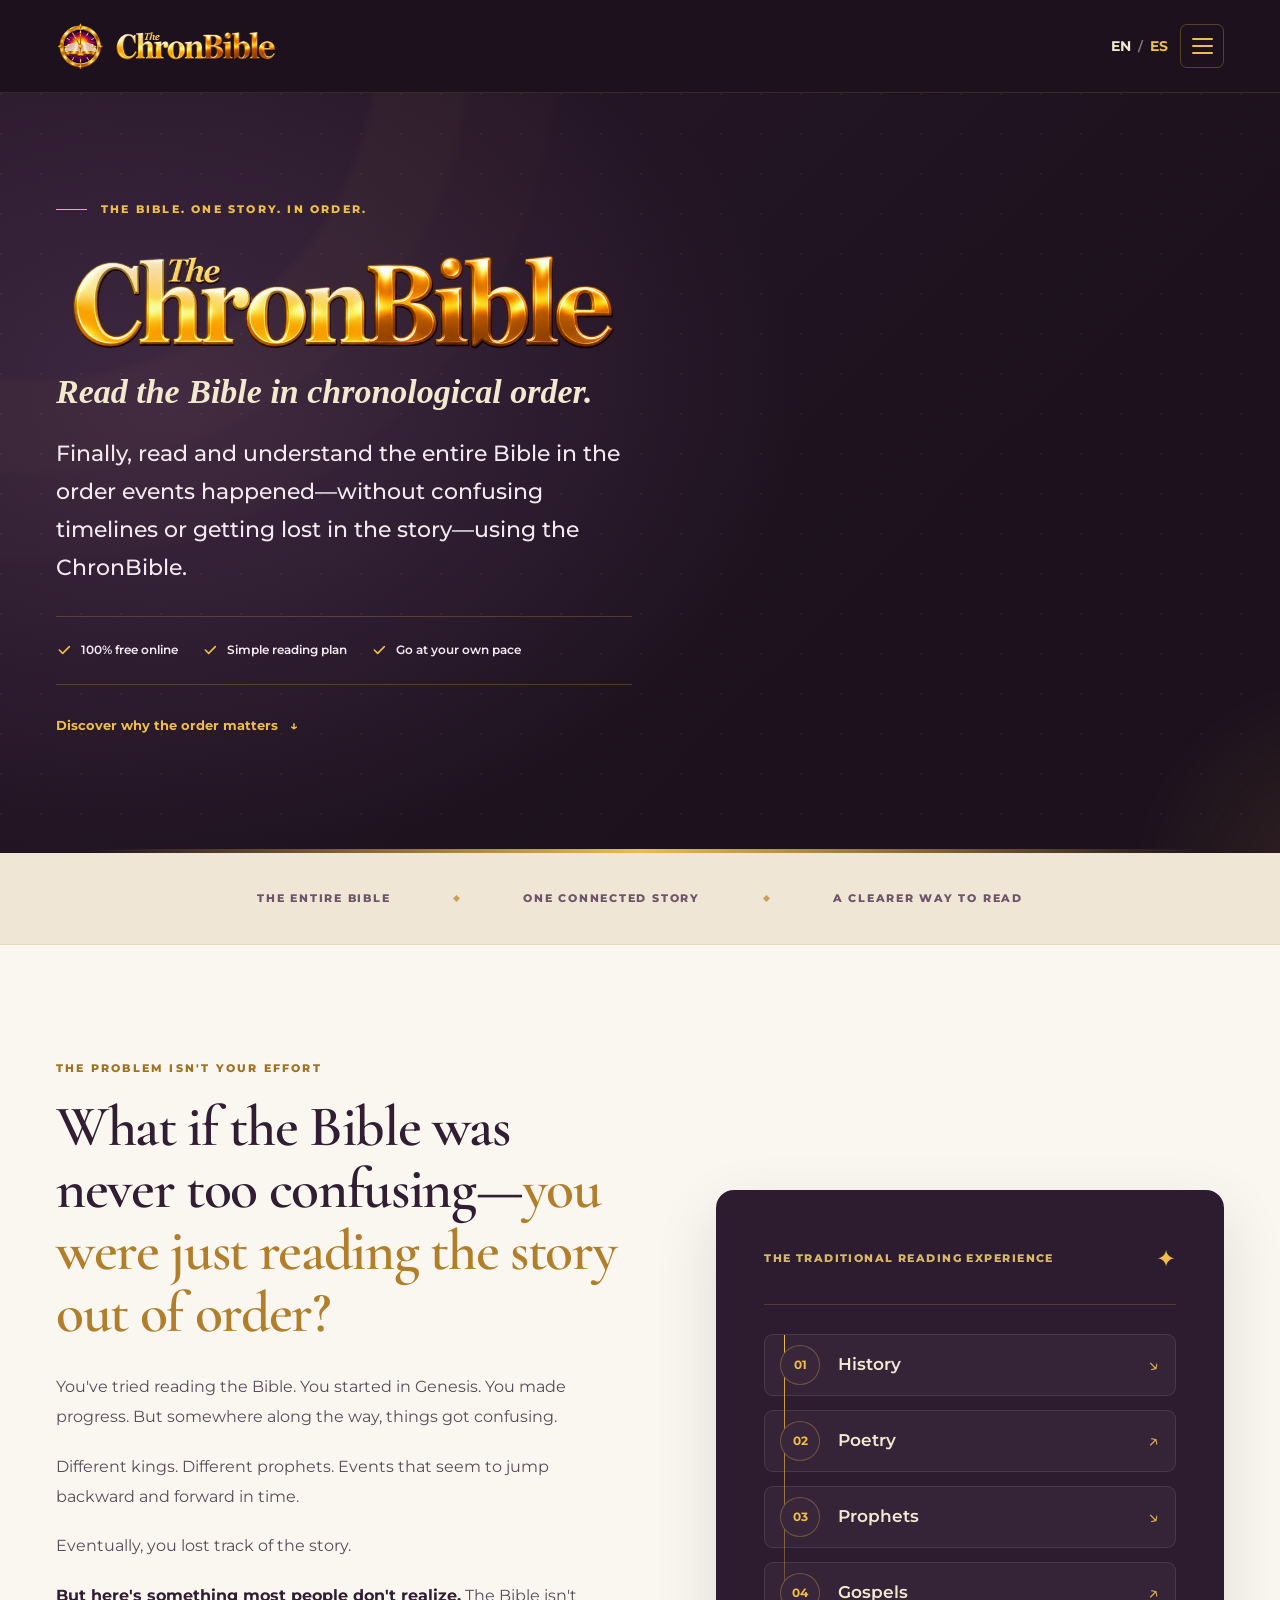
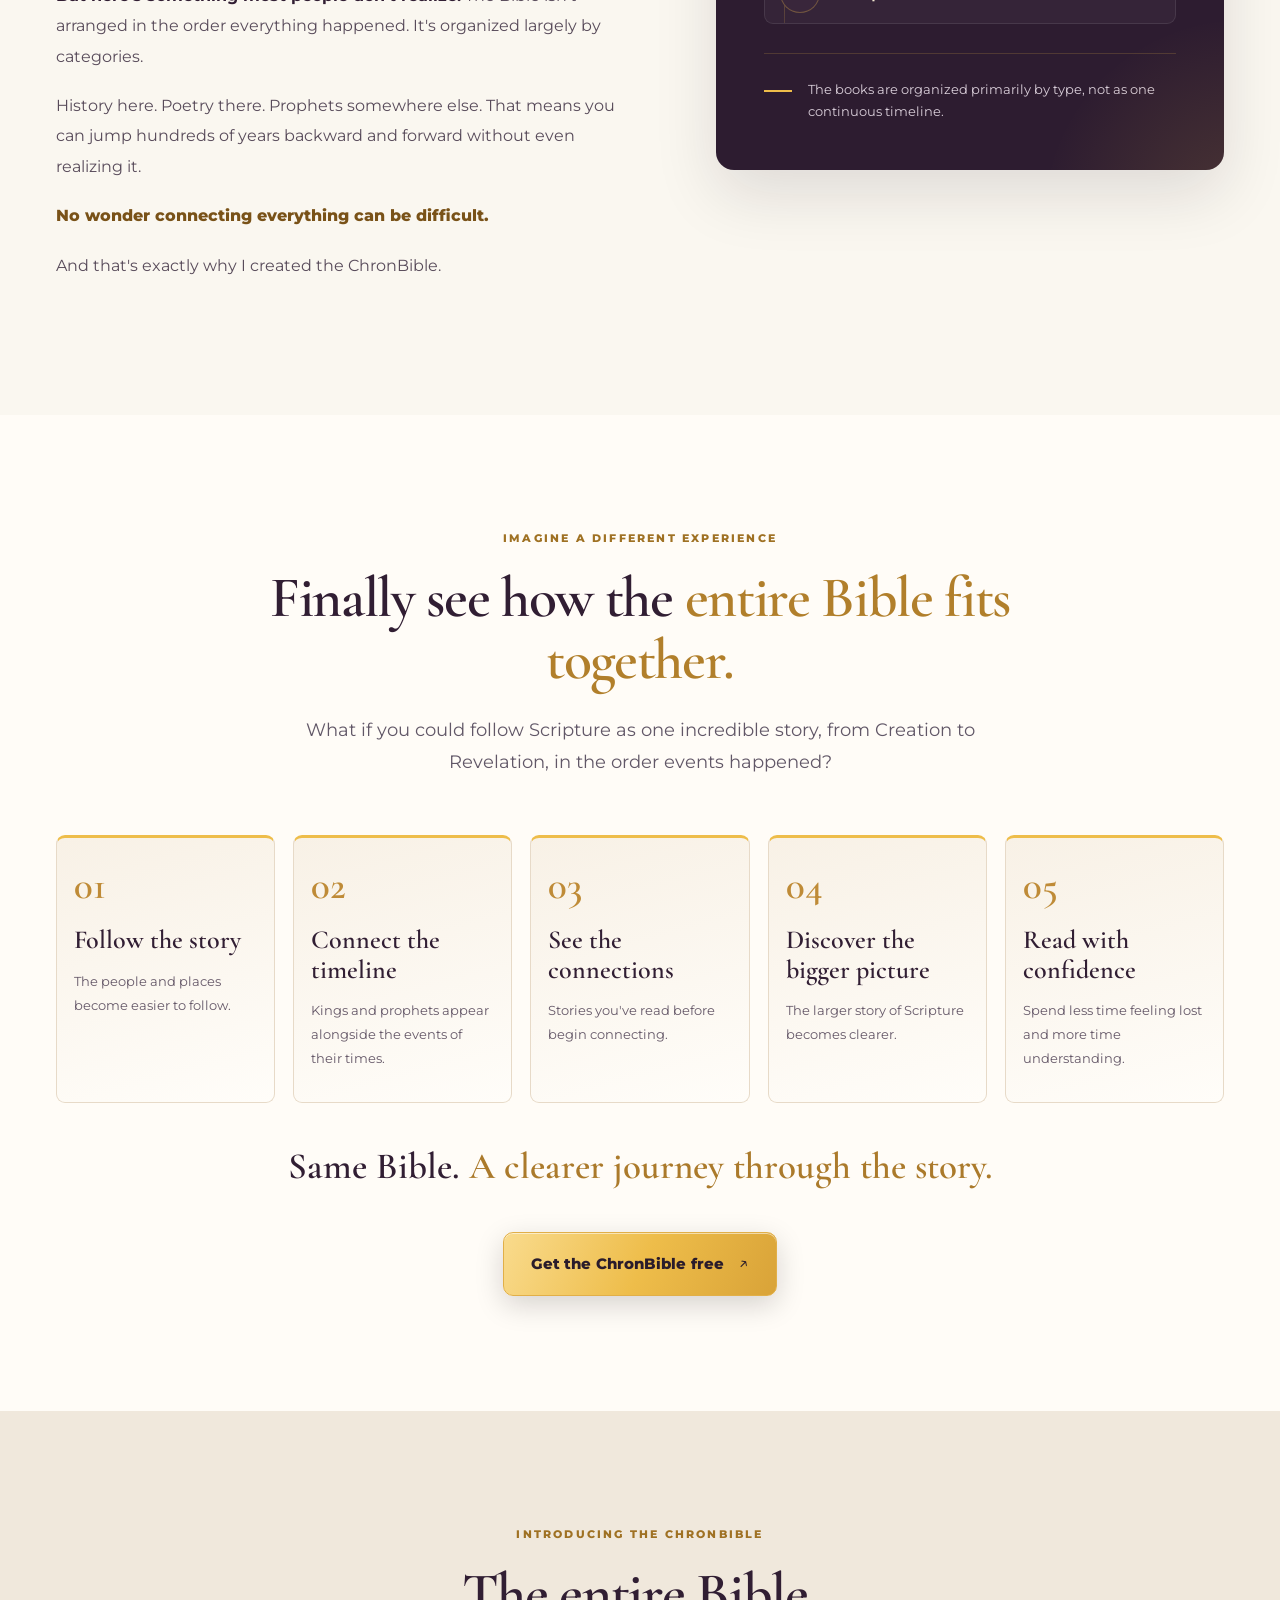
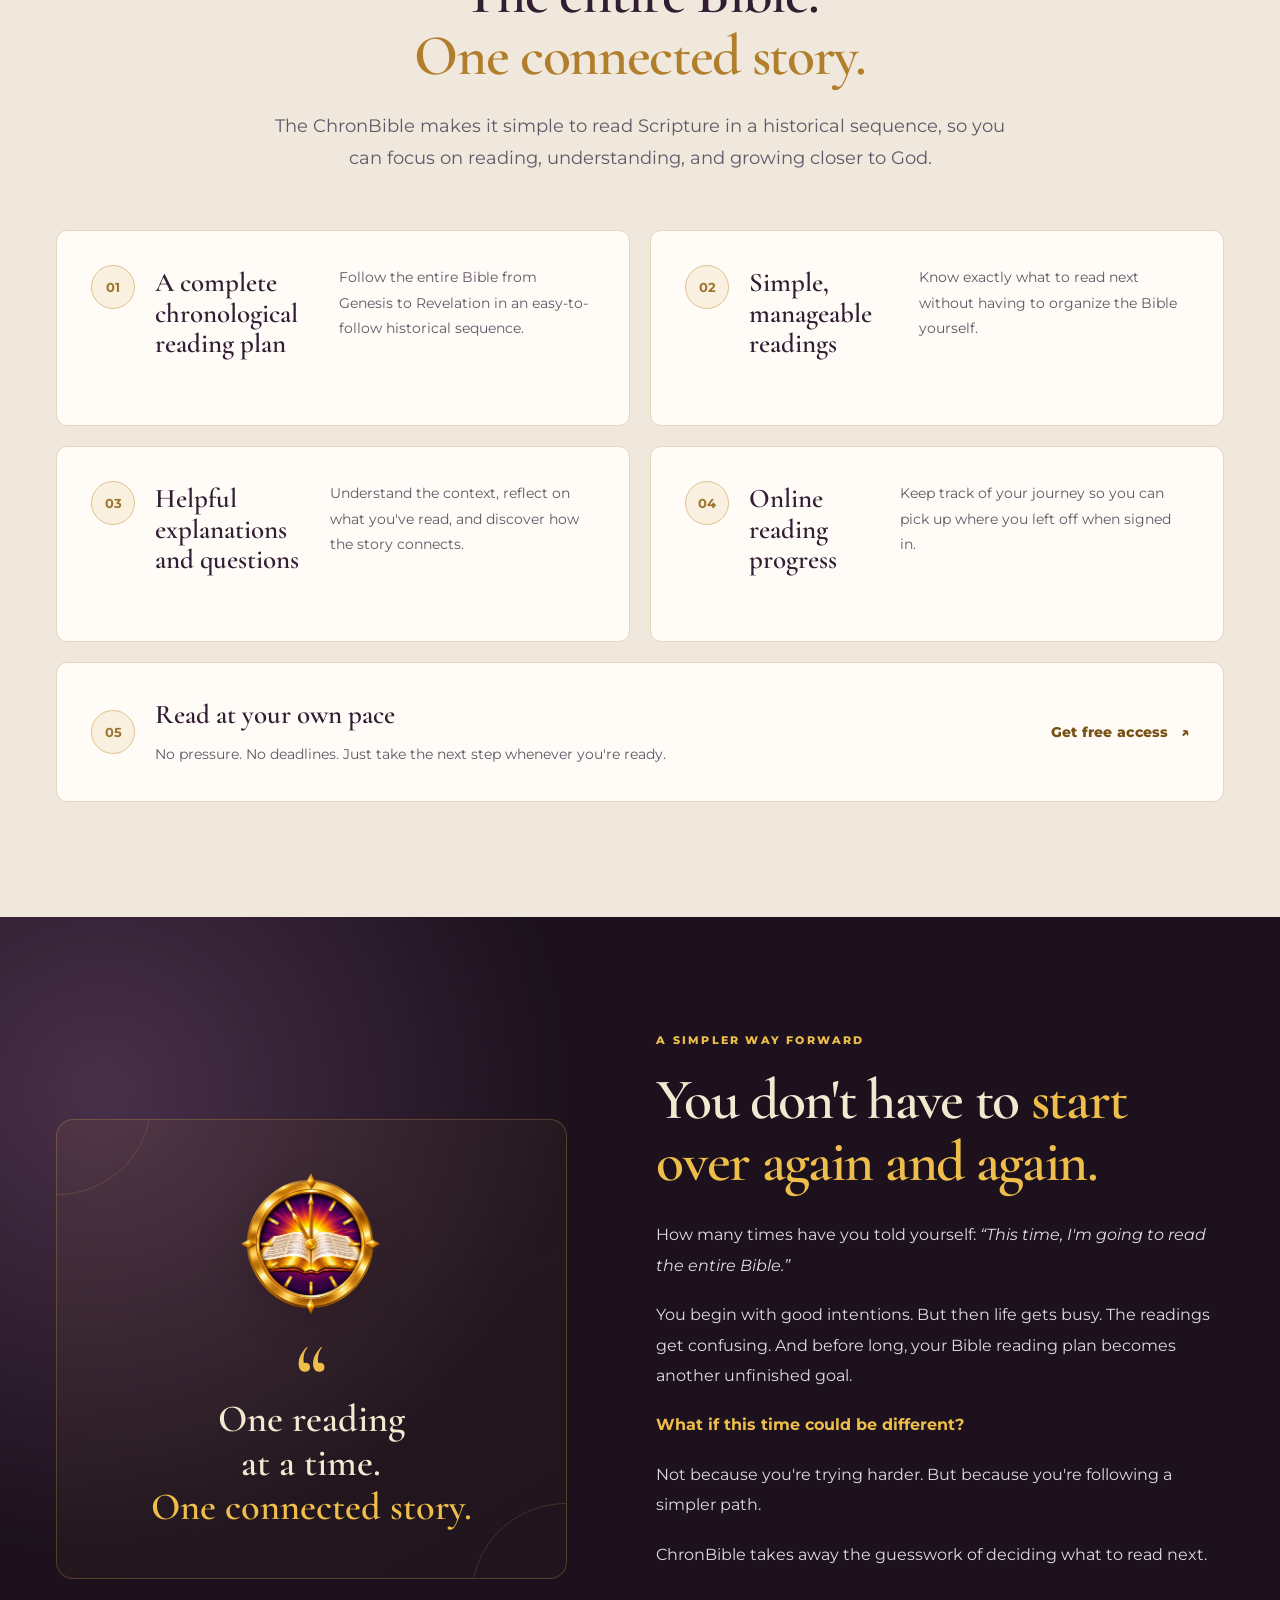
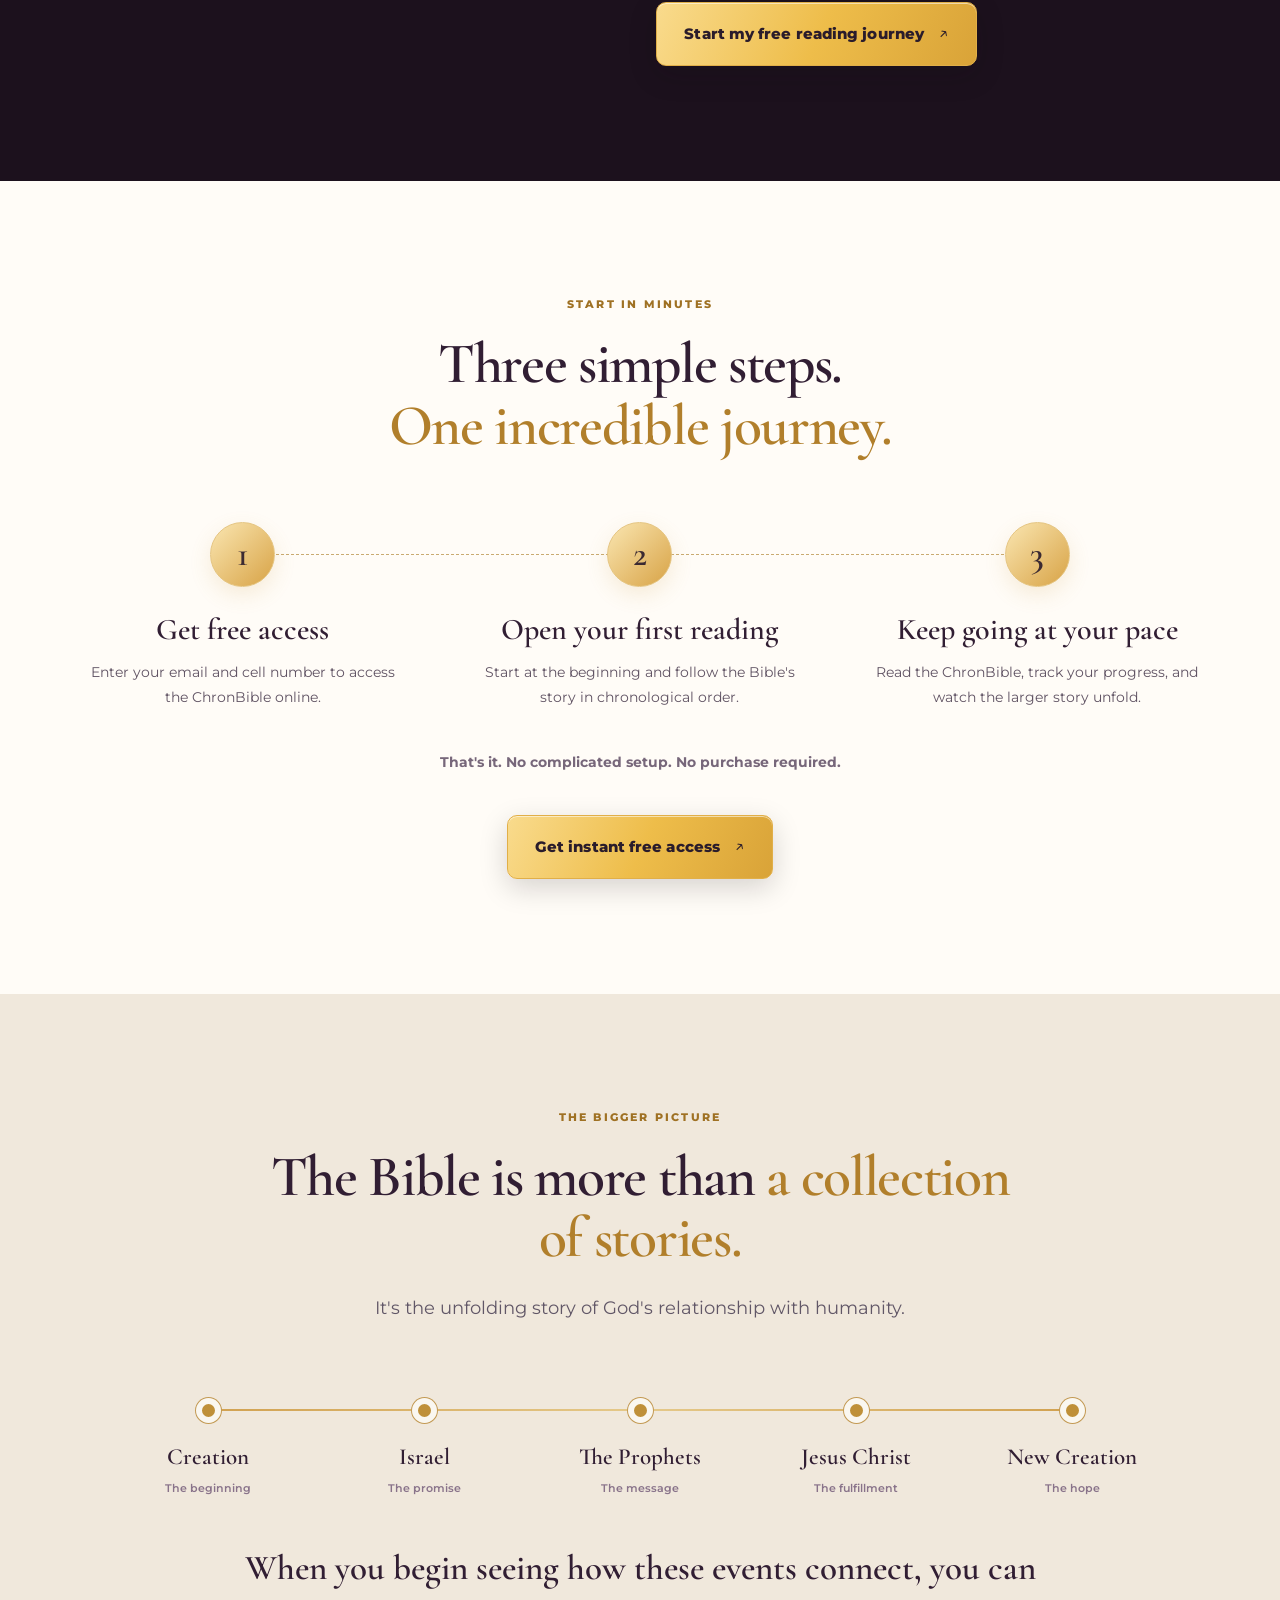
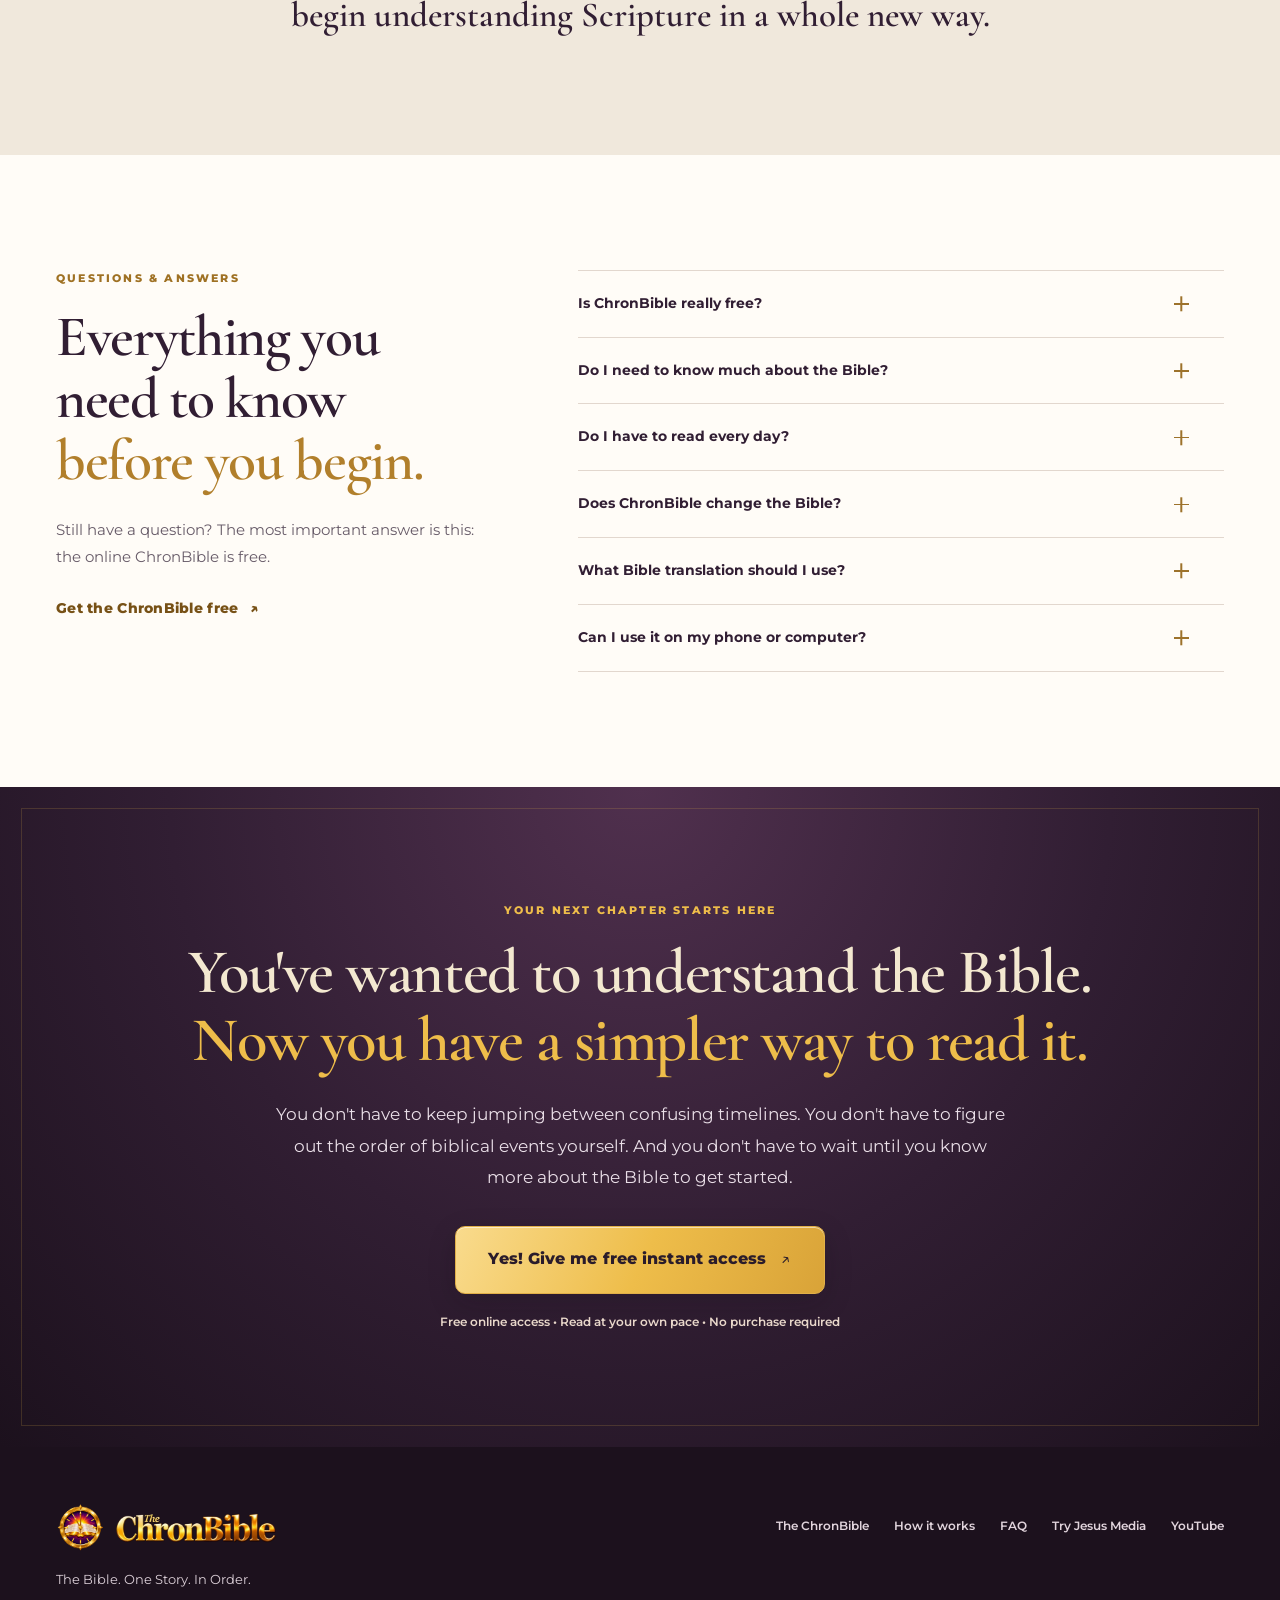
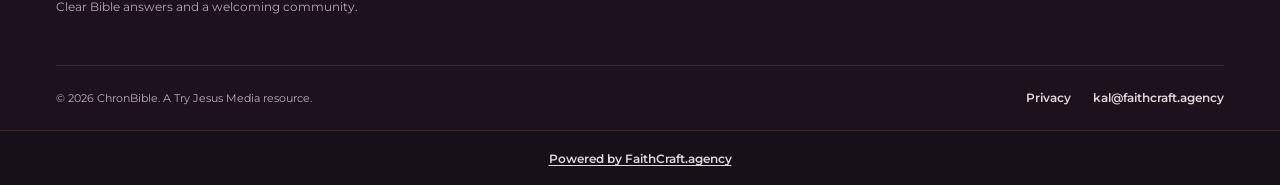
==== commit d43433cd: "Add italic chronological reading subtitle beneath ChronBible wordmark" ====
--- a/index.html
+++ b/index.html
@@ -55,9 +55,10 @@
       <div class="container hero-grid">
         <div class="hero-copy">
           <p class="eyebrow"><span class="eyebrow-rule"></span> THE BIBLE. ONE STORY. IN ORDER.</p>
-          <h1 id="hero-title" class="hero-wordmark">
+          <h1 id="hero-title" class="hero-wordmark" style="margin-bottom:10px">
             <img src="/assets/chronbible-wordmark-hero-20261127.png" width="2048" height="682" alt="The ChronBible" fetchpriority="high">
           </h1>
+          <p class="hero-subheading" style="margin:0 0 20px;color:var(--ivory);font:600 clamp(23px,3vw,34px)/1.24 var(--heading)"><em>Read the Bible in chronological order.</em></p>
           <p class="hero-description">Finally, read and understand the entire Bible in the order events happened—without confusing timelines or getting lost in the story—using the ChronBible.</p>
           <div class="hero-points" aria-label="Benefits">
             <span><svg viewBox="0 0 24 24" aria-hidden="true"><path d="m5 12 5 5L20 7"/></svg> 100% free online</span>
